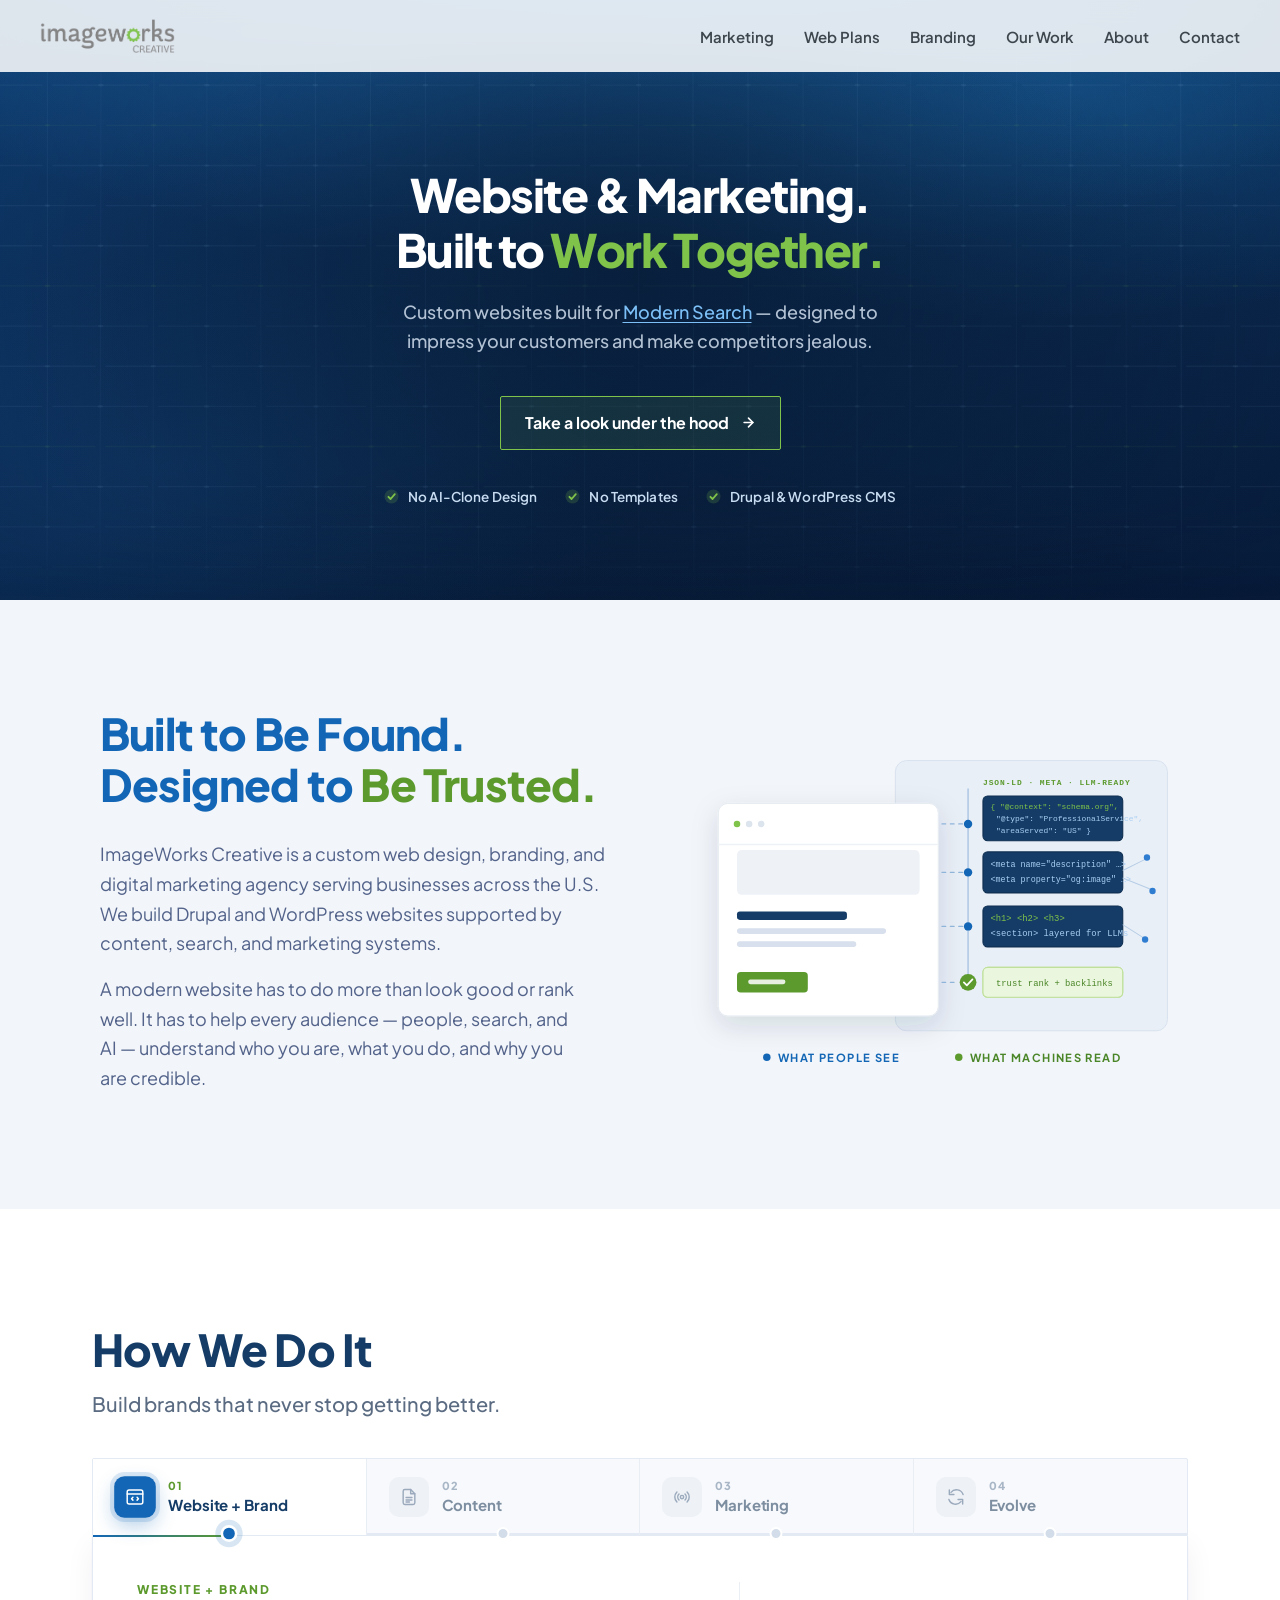
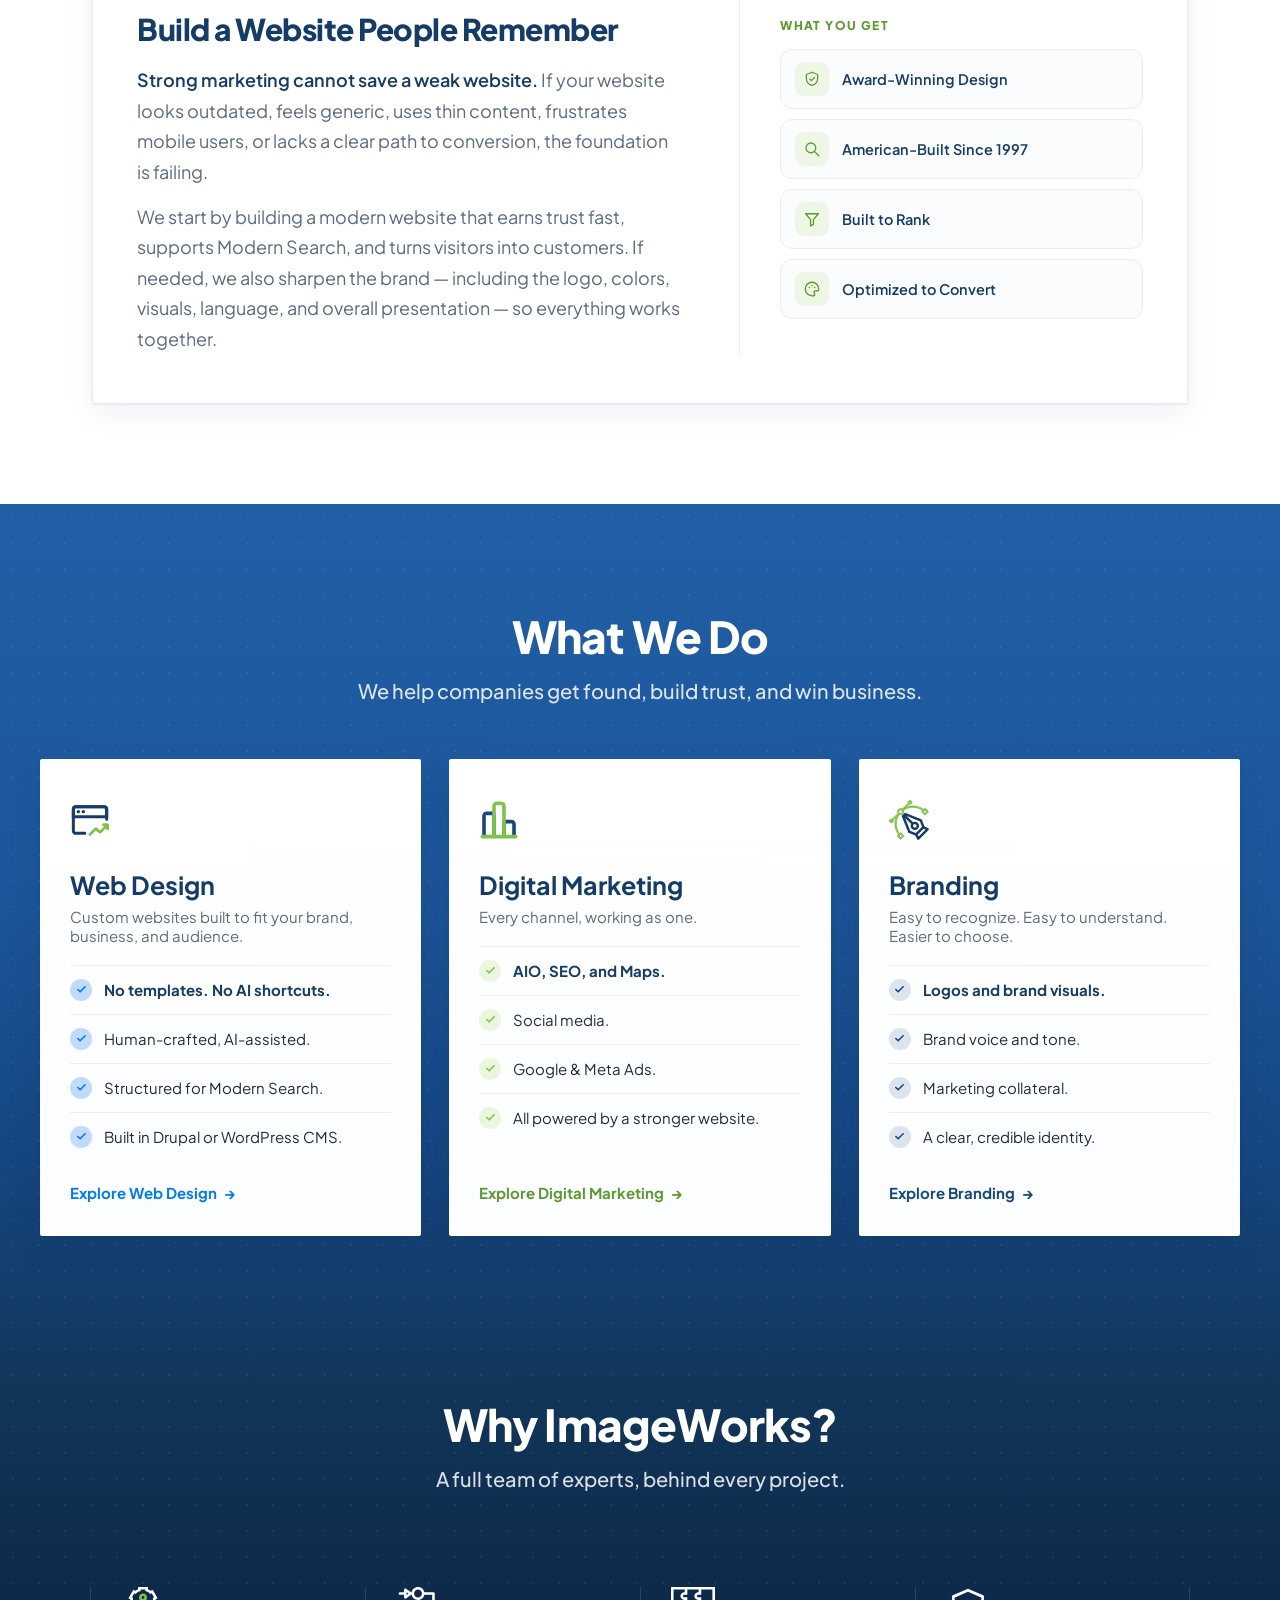
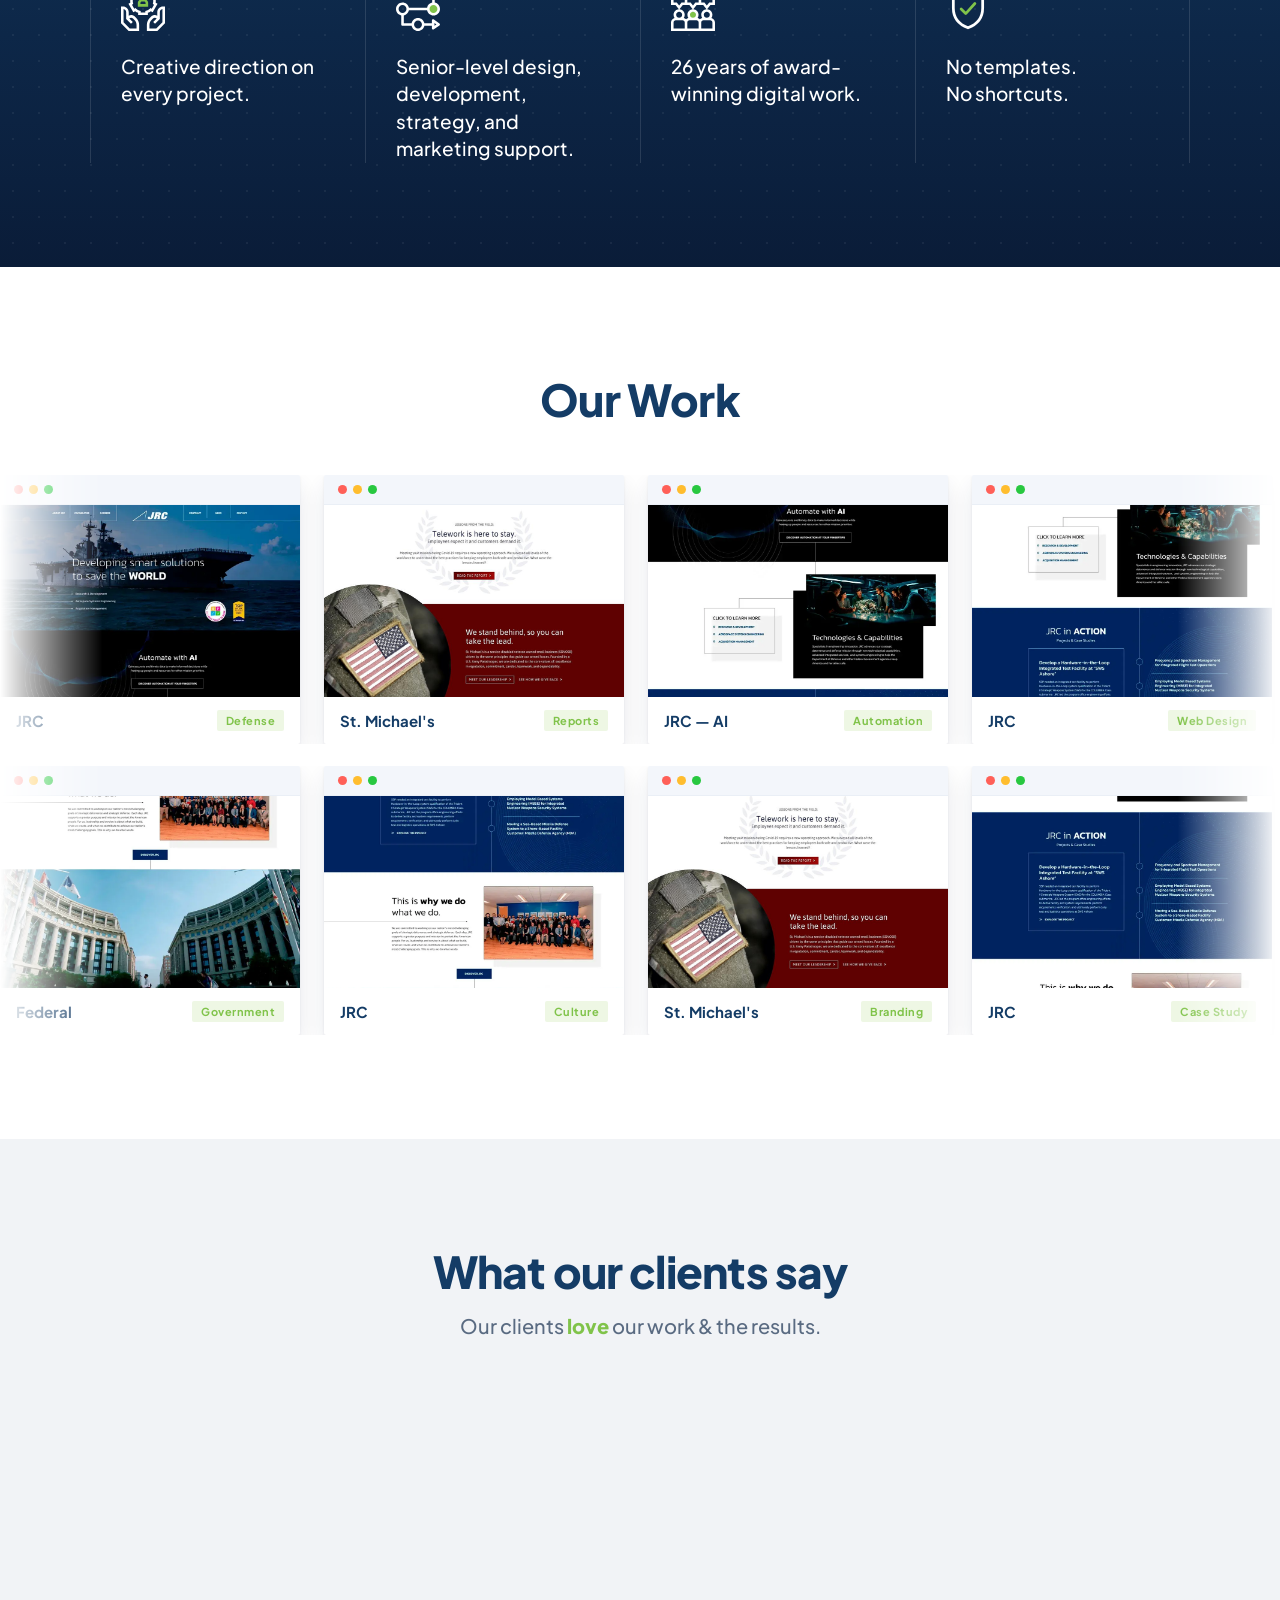
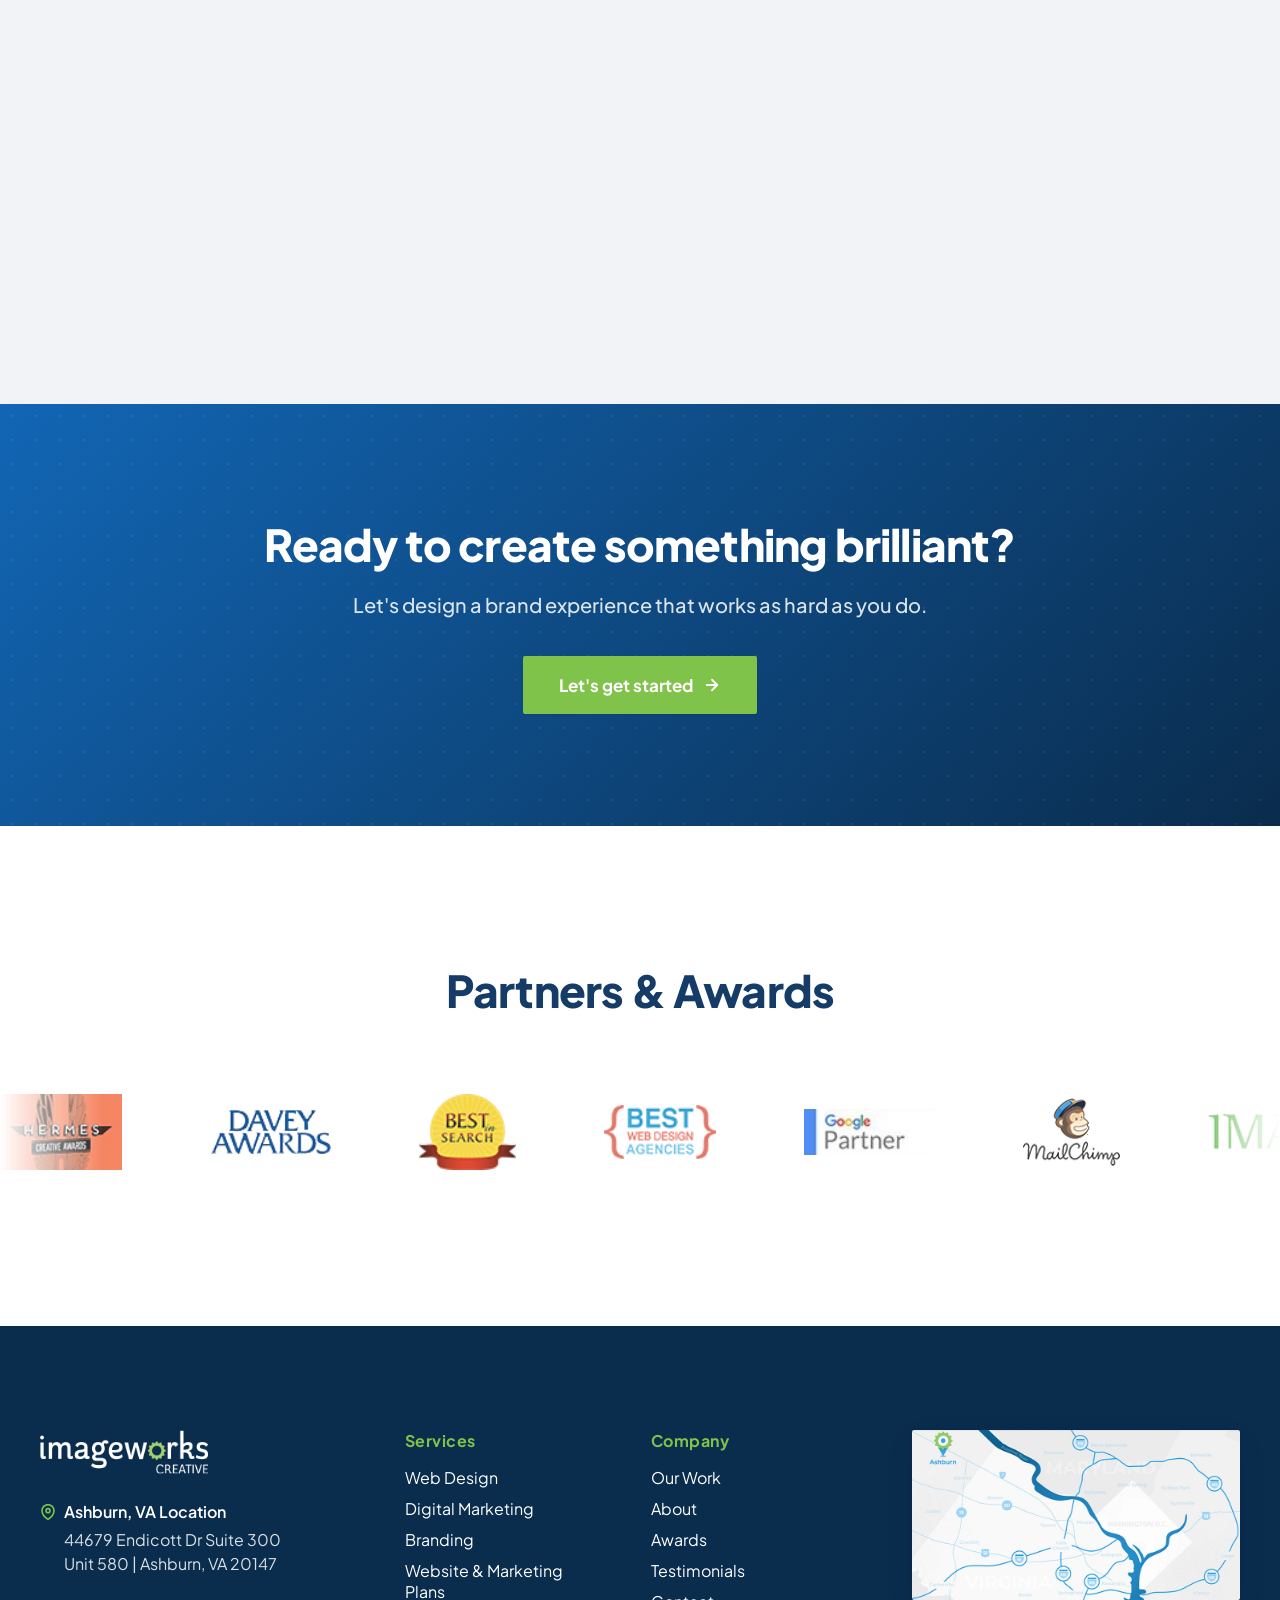
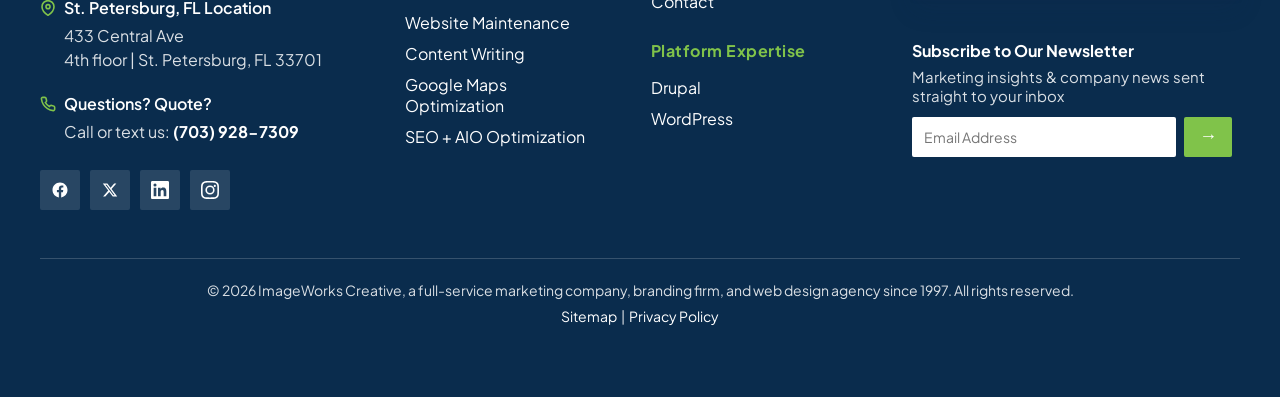
==== index.html @ 7b28fddc "Option 4: white rules lead the hero copy in, the accent types itself Replaces the masked line-rise. " ====
<!DOCTYPE html>
<html lang="en">
<head>
<meta charset="utf-8">
<meta name="viewport" content="width=device-width, initial-scale=1">
<title>ImageWorks Creative</title>
<link rel="preconnect" href="https://fonts.googleapis.com">
<link rel="preconnect" href="https://fonts.gstatic.com" crossorigin>
<link href="https://fonts.googleapis.com/css2?family=Plus+Jakarta+Sans:ital,wght@0,400;0,500;0,600;0,700;0,800;1,400&display=swap" rel="stylesheet">
<link rel="stylesheet" href="styles.css">
</head>
<body>
<div style="position:relative;width:100%;overflow-x:hidden;background:#fff;">

<!-- ===================== NAV ===================== -->
<nav data-nav style="position:absolute;top:0;left:0;width:100%;height:72px;z-index:120;display:flex;align-items:center;justify-content:space-between;padding:0 40px;background:rgba(255,255,255,.86);backdrop-filter:blur(14px);-webkit-backdrop-filter:blur(14px);transition:box-shadow .35s ease,background .35s ease;">
  <a href="#top" style="display:flex;align-items:center;text-decoration:none;">
    <img src="assets/logo.png" alt="ImageWorks Creative" style="height:34px;width:auto;display:block;"/>
  </a>
  <!-- every item is a plain link now, so they all sit on one evenly spaced row -->
  <div style="display:flex;align-items:center;gap:30px;">
    <a class="iw-link" href="#work" style="font-size:15px;font-weight:600;color:#3d464d;">Marketing</a>
    <a class="iw-link" href="#work" style="font-size:15px;font-weight:600;color:#3d464d;">Web Plans</a>
    <a class="iw-link" href="#work" style="font-size:15px;font-weight:600;color:#3d464d;">Branding</a>
    <a class="iw-link" href="#work" style="font-size:15px;font-weight:600;color:#3d464d;">Our Work</a>
    <a class="iw-link" href="#why" style="font-size:15px;font-weight:600;color:#3d464d;">About</a>
    <a class="iw-link" href="#cta" style="font-size:15px;font-weight:600;color:#3d464d;">Contact</a>
  </div>
</nav>

<!-- ===================== HERO — navy + animated tech mesh ===================== -->
<header id="top" data-hero class="iw-hero">

  <!-- full-bleed tech mesh: a wire grid that undulates slowly and reacts to the cursor -->
  <canvas class="iwh-mesh" data-mesh aria-hidden="true"></canvas>

  <div class="iwh-center">
    <h1 class="iwh-h1">
      <span class="iwh-line"><span class="iwh-rule" style="--d:.05s"><span>Website &amp; Marketing.</span></span></span>
      <span class="iwh-line"><span class="iwh-rule" style="--d:.28s"><span>Built to</span></span> <span class="iwh-hi" data-type>Work Together.</span></span>
    </h1>
    <p class="iwh-sub"><span class="iwh-rule" style="--d:.92s"><span>Custom websites built for <span class="iwh-ms">Modern Search</span> — designed to impress your customers and make competitors jealous.</span></span></p>
    <a class="iw-btn iwh-cta" href="#work">Take a look under the hood<svg width="15" height="15" viewBox="0 0 24 24" fill="none" stroke="#fff" stroke-width="2.6" stroke-linecap="round" stroke-linejoin="round"><line x1="5" y1="12" x2="19" y2="12"/><polyline points="12 5 19 12 12 19"/></svg></a>

    <!-- trust mini-bar -->
    <div class="iwh-trust" style="display:flex;justify-content:center;align-items:center;gap:28px;margin-top:38px;flex-wrap:wrap;">
      <div style="display:flex;align-items:center;gap:9px;">
        <svg width="15" height="15" viewBox="0 0 15 15" aria-hidden="true"><circle cx="7.5" cy="7.5" r="7" fill="rgba(128,195,74,.18)"/><path d="M4.4 7.8 L6.6 10 L10.8 5.2" stroke="#80C34A" stroke-width="1.8" fill="none" stroke-linecap="round" stroke-linejoin="round"/></svg>
        <span style="font-size:13.5px;font-weight:600;color:#c9ddf2;letter-spacing:.01em;">No AI-Clone Design</span>
      </div>
      <div style="display:flex;align-items:center;gap:9px;">
        <svg width="15" height="15" viewBox="0 0 15 15" aria-hidden="true"><circle cx="7.5" cy="7.5" r="7" fill="rgba(128,195,74,.18)"/><path d="M4.4 7.8 L6.6 10 L10.8 5.2" stroke="#80C34A" stroke-width="1.8" fill="none" stroke-linecap="round" stroke-linejoin="round"/></svg>
        <span style="font-size:13.5px;font-weight:600;color:#c9ddf2;letter-spacing:.01em;">No Templates</span>
      </div>
      <div style="display:flex;align-items:center;gap:9px;">
        <svg width="15" height="15" viewBox="0 0 15 15" aria-hidden="true"><circle cx="7.5" cy="7.5" r="7" fill="rgba(128,195,74,.18)"/><path d="M4.4 7.8 L6.6 10 L10.8 5.2" stroke="#80C34A" stroke-width="1.8" fill="none" stroke-linecap="round" stroke-linejoin="round"/></svg>
        <span style="font-size:13.5px;font-weight:600;color:#c9ddf2;letter-spacing:.01em;">Drupal &amp; WordPress CMS</span>
      </div>
    </div>
  </div>
</header>

<!-- ===================== INTRO STATEMENT (below hero) ===================== -->
<section style="position:relative;background:#f2f5f9;padding:108px 40px 116px;overflow:hidden;">
  <div class="iw-reveal" style="position:relative;max-width:1080px;margin:0 auto;">
    <div class="iw-intro-grid" style="display:grid;grid-template-columns:1.05fr .95fr;gap:60px;align-items:center;">
      <div>
        <h2 style="margin:0 0 30px;text-align:left;font-size:44px;line-height:1.15;font-weight:800;letter-spacing:-.8px;color:#1266b5;">Built to Be Found.<br>Designed to <span style="color:#5c9a2e;">Be Trusted.</span></h2>
        <p style="margin:0;font-size:18px;line-height:1.65;color:#52628a;text-wrap:pretty;max-width:520px;">ImageWorks Creative is a custom web design, branding, and digital marketing agency serving businesses across the U.S. We build Drupal and WordPress websites supported by content, search, and marketing systems.</p>
        <p style="margin:16px 0 0;font-size:18px;line-height:1.65;color:#52628a;text-wrap:pretty;max-width:520px;">A modern website has to do more than look good or rank well. It has to help every audience &mdash; people, search, and AI &mdash; understand who you are, what you do, and why you are credible.</p>
      </div>
      <!-- The same page, read twice: the site as a person sees it, and the
           machine-readable structure standing behind it. The dashed rungs pair
           each visible block with its structured counterpart — that pairing is
           the whole point, so nothing is drawn that doesn't serve it. -->
      <div class="iw-illus" style="display:flex;justify-content:center;align-self:center;">
        <svg class="iw-sem" width="100%" viewBox="0 0 520 400" fill="none" xmlns="http://www.w3.org/2000/svg" style="max-width:520px;height:auto;display:block;overflow:visible;" role="img" aria-label="The same web page read two ways: on the left, the site as a person sees it; behind it, the same page as machines read it — structured blocks on a spine, with metadata attached above, entities branching off, and a verified trust mark at the end. Dashed lines pair each visible block with its structured counterpart.">
          <defs>
            <filter id="iwSemCard" x="-30%" y="-30%" width="160%" height="180%">
              <feDropShadow dx="0" dy="10" stdDeviation="14" flood-color="#0d2748" flood-opacity="0.13"/>
            </filter>
            <filter id="iwSemChip" x="-40%" y="-60%" width="180%" height="240%">
              <feDropShadow dx="0" dy="3" stdDeviation="4" flood-color="#0d2748" flood-opacity="0.10"/>
            </filter>
          </defs>

          <!-- ---------- the machine layer, standing behind ---------- -->
          <!-- the machine-read panel: top and right eased out a touch so the caption
               and the JSON blocks aren't jammed against the edge (left/bottom fixed) -->
          <rect x="214" y="50" width="292" height="290" rx="12" fill="#e9eff7" stroke="#d7e1ee" stroke-width="1"/>



          <!-- technical caption: signals the stack to non-technical readers -->
          <text x="308" y="76" font-family="ui-monospace, 'SF Mono', Consolas, monospace" font-size="8.5" font-weight="700" letter-spacing="1" fill="#5c9a2e">JSON-LD &#183; META &#183; LLM-READY</text>

          <!-- the spine: the page's structure, top to bottom -->
          <line x1="292" y1="80" x2="292" y2="288" stroke="#a9c4e3" stroke-width="1.5"/>

          <!-- structured blocks — each one mirrors a block of the real page -->
          <g stroke="#0f2f52" stroke-width="1.2">
            <rect x="308" y="88" width="150" height="48" rx="5" fill="#143c66"/>
            <rect x="308" y="148" width="150" height="44" rx="5" fill="#143c66"/>
            <rect x="308" y="206" width="150" height="44" rx="5" fill="#143c66"/>
          </g>
          <g stroke="#bfe09b" stroke-width="1.2">
            <rect x="308" y="272" width="150" height="32" rx="5" fill="#eaf6dd"/>
          </g>
          <g font-family="ui-monospace, 'SF Mono', Consolas, monospace" font-size="9.5">
            <text x="316" y="102" fill="#80C34A" font-size="8.5">{ "@context": "schema.org",</text>
            <text x="322" y="115" fill="#a8cef2" font-size="8.5">"@type": "ProfessionalService",</text>
            <text x="322" y="128" fill="#a8cef2" font-size="8.5">"areaServed": "US" }</text>
            <text x="316" y="164" fill="#a8cef2" font-size="9">&lt;meta name="description" &hellip;&gt;</text>
            <text x="316" y="180" fill="#a8cef2" font-size="9">&lt;meta property="og:image" &hellip;&gt;</text>
            <text x="316" y="222" fill="#80C34A">&lt;h1&gt; &lt;h2&gt; &lt;h3&gt;</text>
            <text x="316" y="238" fill="#a8cef2">&lt;section&gt; layered for LLMs</text>
          </g>
          <!-- the trust block reads green: a credible, verified page -->
          <rect x="308" y="272" width="150" height="32" rx="5" fill="#eaf6dd" stroke="#bfe09b" stroke-width="1.2"/>
          <text x="322" y="292" font-family="ui-monospace, 'SF Mono', Consolas, monospace" font-size="9.5" fill="#4a8628">trust rank + backlinks</text>

          <!-- spine nodes -->
          <g fill="#1266b5">
            <circle cx="292" cy="118" r="4.5"/>
            <circle cx="292" cy="170" r="4.5"/>
            <circle cx="292" cy="228" r="4.5"/>
          </g>
          <!-- credibility: the signal the whole structure adds up to -->
          <g class="iw-sem-check">
            <circle cx="292" cy="288" r="9" fill="#5c9a2e"/>
            <path d="M287.5 288 l3.2 3.2 l6 -6.4" stroke="#ffffff" stroke-width="1.9" stroke-linecap="round" stroke-linejoin="round"/>
          </g>

          <!-- entities lifted out of the content -->
          <g>
            <path d="M458 168 L482 156 M458 176 L488 188 M458 226 L480 240" stroke="#b7cee6" stroke-width="1.1"/>
            <circle cx="484" cy="154" r="3.4" fill="#2f7dd1"/>
            <circle cx="490" cy="190" r="3.4" fill="#2f7dd1"/>
            <circle cx="482" cy="242" r="3.4" fill="#2f7dd1"/>
          </g>

          <!-- ---------- the page itself, in front ---------- -->
          <g filter="url(#iwSemCard)">
            <rect x="24" y="96" width="236" height="228" rx="10" fill="#ffffff" stroke="#e6ebf2" stroke-width="1"/>
          </g>
          <line x1="24" y1="140" x2="260" y2="140" stroke="#eef2f7" stroke-width="1.5"/>
          <circle cx="44" cy="118" r="3.5" fill="#80c34a"/>
          <circle cx="57" cy="118" r="3.5" fill="#dce4ee"/>
          <circle cx="70" cy="118" r="3.5" fill="#dce4ee"/>
          <rect x="44" y="146" width="196" height="48" rx="5" fill="#eef2f7"/>
          <rect x="44" y="212" width="118" height="9" rx="3" fill="#143c66"/>
          <rect x="44" y="230" width="160" height="6" rx="3" fill="#d7e0ec"/>
          <rect x="44" y="244" width="128" height="6" rx="3" fill="#d7e0ec"/>
          <rect x="44" y="277" width="76" height="22" rx="4" fill="#5c9a2e"/>
          <rect x="56" y="285" width="40" height="5" rx="2.5" fill="rgba(255,255,255,.85)"/>

          <!-- ---------- the pairing: every visible block has a machine-readable twin ---------- -->
          <g class="iw-sem-rungs" stroke="#8fb4da" stroke-width="1.3" stroke-linecap="round">
            <line class="iw-sem-flow" x1="264" y1="118" x2="286" y2="118"/>
            <line class="iw-sem-flow" x1="264" y1="170" x2="286" y2="170"/>
            <line class="iw-sem-flow" x1="264" y1="228" x2="286" y2="228"/>
            <line class="iw-sem-flow" x1="264" y1="288" x2="282" y2="288"/>
          </g>

          <circle cx="76" cy="368.5" r="4" fill="#1266b5"/>
          <text class="iw-sem-label" x="88" y="373" fill="#1266b5">WHAT PEOPLE SEE</text>
          <circle cx="282" cy="368.5" r="4" fill="#5c9a2e"/>
          <text class="iw-sem-label" x="294" y="373" fill="#4a8628">WHAT MACHINES READ</text>
        </svg>
      </div>
    </div>
  </div>
</section>

<!-- ===================== HOW WE DO IT (process) ===================== -->
<section style="position:relative;background:#ffffff;padding:112px 0 100px;overflow:hidden;">
  <div style="max-width:1176px;margin:0 auto 42px;padding:0 40px;display:flex;align-items:flex-end;justify-content:space-between;gap:24px;flex-wrap:wrap;">
    <div>
      <h2 class="iw-reveal" style="margin:0;font-size:44px;font-weight:800;letter-spacing:-.8px;color:#143c66;text-wrap:balance;">How We Do It</h2>
      <p class="iw-reveal" style="margin:14px 0 0;font-size:20px;font-weight:500;color:#5a6b82;">Build brands that never stop getting better.</p>
    </div>
  </div>

  <!-- The four steps are a sequence, so the tab strip is built as a rail: each
       step is a station, and the green line runs up to the one you're on. The
       numbering earns its place — it's the order of the work, not decoration. -->
  <div class="iw-reveal iw-steps" data-steps>
    <div class="iw-steps-tabs" role="tablist" aria-label="Our process">
      <button type="button" class="iw-steps-tab is-active is-done" role="tab" id="iw-tab-1" aria-controls="iw-panel-1" aria-selected="true" data-i="0">
        <span class="iw-steps-tile" aria-hidden="true"><svg viewBox="0 0 24 24" fill="none" stroke="currentColor" stroke-width="1.7" stroke-linecap="round" stroke-linejoin="round"><rect x="3" y="4" width="18" height="16" rx="2.2"/><path d="M3 8.5h18"/><path d="M9.6 12.4 8 14l1.6 1.6"/><path d="M14.4 12.4 16 14l-1.6 1.6"/></svg></span>
        <span class="iw-steps-txt"><span class="iw-steps-n">01</span><span class="iw-steps-l">Website + Brand</span></span>
      </button>
      <button type="button" class="iw-steps-tab" role="tab" id="iw-tab-2" aria-controls="iw-panel-2" aria-selected="false" tabindex="-1" data-i="1">
        <span class="iw-steps-tile" aria-hidden="true"><svg viewBox="0 0 24 24" fill="none" stroke="currentColor" stroke-width="1.7" stroke-linecap="round" stroke-linejoin="round"><path d="M14 3H7a2 2 0 0 0-2 2v14a2 2 0 0 0 2 2h10a2 2 0 0 0 2-2V8z"/><path d="M14 3v5h5"/><path d="M8.5 12.5h7M8.5 15.5h7M8.5 18h4"/></svg></span>
        <span class="iw-steps-txt"><span class="iw-steps-n">02</span><span class="iw-steps-l">Content</span></span>
      </button>
      <button type="button" class="iw-steps-tab" role="tab" id="iw-tab-3" aria-controls="iw-panel-3" aria-selected="false" tabindex="-1" data-i="2">
        <span class="iw-steps-tile" aria-hidden="true"><svg viewBox="0 0 24 24" fill="none" stroke="currentColor" stroke-width="1.7" stroke-linecap="round" stroke-linejoin="round"><circle cx="12" cy="12" r="2"/><path d="M8.4 8.4a5.1 5.1 0 0 0 0 7.2"/><path d="M15.6 8.4a5.1 5.1 0 0 1 0 7.2"/><path d="M5.9 5.9a8.6 8.6 0 0 0 0 12.2"/><path d="M18.1 5.9a8.6 8.6 0 0 1 0 12.2"/></svg></span>
        <span class="iw-steps-txt"><span class="iw-steps-n">03</span><span class="iw-steps-l">Marketing</span></span>
      </button>
      <button type="button" class="iw-steps-tab" role="tab" id="iw-tab-4" aria-controls="iw-panel-4" aria-selected="false" tabindex="-1" data-i="3">
        <span class="iw-steps-tile" aria-hidden="true"><svg viewBox="0 0 24 24" fill="none" stroke="currentColor" stroke-width="1.7" stroke-linecap="round" stroke-linejoin="round"><path d="M20.5 9A8.5 8.5 0 0 0 6 6.4"/><polyline points="4 3.5 4 9 9.5 9"/><path d="M3.5 15A8.5 8.5 0 0 0 18 17.6"/><polyline points="20 20.5 20 15 14.5 15"/></svg></span>
        <span class="iw-steps-txt"><span class="iw-steps-n">04</span><span class="iw-steps-l">Evolve</span></span>
      </button>
      <span class="iw-steps-fill" data-steps-fill aria-hidden="true"></span>
    </div>

    <div class="iw-steps-panels">

      <div class="iw-steps-panel is-active" role="tabpanel" id="iw-panel-1" aria-labelledby="iw-tab-1">
        <div class="iw-steps-copy">
          <div class="iw-steps-eyebrow">Website + Brand</div>
          <h3 class="iw-steps-title">Build a Website People Remember</h3>
          <p class="iw-steps-body"><span style="font-weight:600;color:#143c66;">Strong marketing cannot save a weak website.</span> If your website looks outdated, feels generic, uses thin content, frustrates mobile users, or lacks a clear path to conversion, the foundation is failing.</p>
          <p class="iw-steps-body">We start by building a modern website that earns trust fast, supports Modern Search, and turns visitors into customers. If needed, we also sharpen the brand — including the logo, colors, visuals, language, and overall presentation — so everything works together.</p>
        </div>
        <div class="iw-steps-out">
          <ul class="iw-steps-list">
            <!-- shield: trust, earned fast -->
            <li><span class="iw-steps-ic"><svg width="18" height="18" viewBox="0 0 24 24" fill="none" stroke="#5c9a2e" stroke-width="1.7" stroke-linecap="round" stroke-linejoin="round"><path d="M12 3l7.5 3v5.2c0 4.5-3.2 8-7.5 9.3-4.3-1.3-7.5-4.8-7.5-9.3V6z"/><polyline points="9 12 11.2 14.2 15.4 10"/></svg></span><span>Award-Winning Design</span></li>
            <!-- magnifier: Modern Search -->
            <li><span class="iw-steps-ic"><svg width="18" height="18" viewBox="0 0 24 24" fill="none" stroke="#5c9a2e" stroke-width="1.7" stroke-linecap="round" stroke-linejoin="round"><circle cx="10.5" cy="10.5" r="6.5"/><line x1="15.5" y1="15.5" x2="21" y2="21"/></svg></span><span>American-Built Since 1997</span></li>
            <!-- funnel: visitors narrowing into customers -->
            <li><span class="iw-steps-ic"><svg width="18" height="18" viewBox="0 0 24 24" fill="none" stroke="#5c9a2e" stroke-width="1.7" stroke-linecap="round" stroke-linejoin="round"><path d="M3.5 5h17l-6.6 7.8v6.4l-3.8 2v-8.4z"/></svg></span><span>Built to Rank</span></li>
            <!-- palette: the brand's visual language -->
            <li><span class="iw-steps-ic"><svg width="18" height="18" viewBox="0 0 24 24" fill="none" stroke="#5c9a2e" stroke-width="1.7" stroke-linecap="round" stroke-linejoin="round"><path d="M12 21a9 9 0 1 1 9-9c0 2-1.6 2.6-3 2.6h-1.4a2 2 0 0 0-1.3 3.5 1.8 1.8 0 0 1-1.2 3z"/><circle cx="8.5" cy="10" r="1.1" fill="#5c9a2e" stroke="none"/><circle cx="12" cy="7.5" r="1.1" fill="#5c9a2e" stroke="none"/><circle cx="15.5" cy="10" r="1.1" fill="#5c9a2e" stroke="none"/></svg></span><span>Optimized to Convert</span></li>
          </ul>
        </div>
      </div>

      <div class="iw-steps-panel" role="tabpanel" id="iw-panel-2" aria-labelledby="iw-tab-2">
        <div class="iw-steps-copy">
          <div class="iw-steps-eyebrow">Content</div>
          <h3 class="iw-steps-title">Content That Resonates</h3>
          <p class="iw-steps-body">Once the foundation is right, the content has to do more than fill pages or chase keywords. It should educate, build trust, show expertise, support search, strengthen local signals, position the business better, and make it easier to choose.</p>
          <p class="iw-steps-body">Old content written 2+ years ago won't work today.</p>
        </div>
        <div class="iw-steps-out">
          <ul class="iw-steps-list">
            <!-- open book: content that teaches -->
            <li><span class="iw-steps-ic"><svg width="18" height="18" viewBox="0 0 24 24" fill="none" stroke="#5c9a2e" stroke-width="1.7" stroke-linecap="round" stroke-linejoin="round"><path d="M12 7.5v12"/><path d="M3 5.5h5.5A3.5 3.5 0 0 1 12 9v10.5a3 3 0 0 0-3-3H3z"/><path d="M21 5.5h-5.5A3.5 3.5 0 0 0 12 9v10.5a3 3 0 0 1 3-3h6z"/></svg></span><span>Educates and Builds Trust</span></li>
            <!-- medal: expertise, made visible -->
            <li><span class="iw-steps-ic"><svg width="18" height="18" viewBox="0 0 24 24" fill="none" stroke="#5c9a2e" stroke-width="1.7" stroke-linecap="round" stroke-linejoin="round"><circle cx="12" cy="9" r="5.5"/><path d="M8.6 13.7L7 21l5-2.6L17 21l-1.6-7.3"/></svg></span><span>Boosts SEO and AIO</span></li>
            <!-- map pin: local signals -->
            <li><span class="iw-steps-ic"><svg width="18" height="18" viewBox="0 0 24 24" fill="none" stroke="#5c9a2e" stroke-width="1.7" stroke-linecap="round" stroke-linejoin="round"><path d="M12 21.5s7-6.2 7-11.3A7 7 0 1 0 5 10.2c0 5.1 7 11.3 7 11.3z"/><circle cx="12" cy="10" r="2.6"/></svg></span><span>Sharpens Your Position</span></li>
            <!-- pointer: the moment someone chooses you -->
            <li><span class="iw-steps-ic"><svg width="18" height="18" viewBox="0 0 24 24" fill="none" stroke="#5c9a2e" stroke-width="1.7" stroke-linecap="round" stroke-linejoin="round"><path d="M6 3.2l12.5 7.6-5.6 1.4 3.2 5.6-2.6 1.5-3.2-5.6-4.3 3.9z"/></svg></span><span>Drives Conversions</span></li>
          </ul>
        </div>
      </div>

      <div class="iw-steps-panel" role="tabpanel" id="iw-panel-3" aria-labelledby="iw-tab-3">
        <div class="iw-steps-copy">
          <div class="iw-steps-eyebrow">Marketing</div>
          <h3 class="iw-steps-title">The Right Marketing, for the Right Audience</h3>
          <p class="iw-steps-body">Once the brand, website, and content are strong, we put the right marketing and message in front of the people who actually matter to your business.</p>
          <p class="iw-steps-body">For some businesses, that means more visibility, leads, reviews, ads, and local reach. For others, it means stronger positioning, credibility, sales support, recruiting, and a brand that helps win bigger opportunities.</p>
        </div>
        <div class="iw-steps-out">
          <ul class="iw-steps-list">
            <!-- eye: being seen -->
            <li><span class="iw-steps-ic"><svg width="18" height="18" viewBox="0 0 24 24" fill="none" stroke="#5c9a2e" stroke-width="1.7" stroke-linecap="round" stroke-linejoin="round"><path d="M2 12s3.8-6.5 10-6.5S22 12 22 12s-3.8 6.5-10 6.5S2 12 2 12z"/><circle cx="12" cy="12" r="2.6"/></svg></span><span>SEO + AI Optimization</span></li>
            <!-- megaphone: ads carrying the message out -->
            <li><span class="iw-steps-ic"><svg width="18" height="18" viewBox="0 0 24 24" fill="none" stroke="#5c9a2e" stroke-width="1.7" stroke-linecap="round" stroke-linejoin="round"><path d="M4 9.5h2.8L14 5v14l-7.2-4.5H4a1 1 0 0 1-1-1v-3a1 1 0 0 1 1-1z"/><path d="M17.5 9a4 4 0 0 1 0 6"/></svg></span><span>Google &amp; Meta Ads</span></li>
            <!-- target: positioning -->
            <li><span class="iw-steps-ic"><svg width="18" height="18" viewBox="0 0 24 24" fill="none" stroke="#5c9a2e" stroke-width="1.7" stroke-linecap="round" stroke-linejoin="round"><circle cx="12" cy="12" r="8.5"/><circle cx="12" cy="12" r="4"/><circle cx="12" cy="12" r="1.2" fill="#5c9a2e" stroke="none"/></svg></span><span>Google Maps Optimization</span></li>
            <!-- two people: sales support and recruiting -->
            <li><span class="iw-steps-ic"><svg width="18" height="18" viewBox="0 0 24 24" fill="none" stroke="#5c9a2e" stroke-width="1.7" stroke-linecap="round" stroke-linejoin="round"><circle cx="9" cy="8" r="3.4"/><path d="M2.5 20a6.5 6.5 0 0 1 13 0"/><path d="M16.5 5.2a3.4 3.4 0 0 1 0 5.6"/><path d="M18 14.4a6.5 6.5 0 0 1 3.5 5.6"/></svg></span><span>Social Media &amp; Reels</span></li>
          </ul>
        </div>
      </div>

      <div class="iw-steps-panel" role="tabpanel" id="iw-panel-4" aria-labelledby="iw-tab-4">
        <div class="iw-steps-copy">
          <div class="iw-steps-eyebrow">Evolve</div>
          <h3 class="iw-steps-title">Keep Improving. Nothing Is Ever Done, Done.</h3>
          <p class="iw-steps-body">People change. Search changes. AI changes. Competitors change. Your services, offers, reviews, photos, pages, and customer behavior all change too.</p>
          <p class="iw-steps-body">We start with a strong strategy, then improve from real data: calls, forms, analytics, heatmaps, rankings, conversions, and how customers actually use the site.</p>
        </div>
        <div class="iw-steps-out">
          <ul class="iw-steps-list">
            <!-- phone: the call that actually came in -->
            <li><span class="iw-steps-ic"><svg width="18" height="18" viewBox="0 0 24 24" fill="none" stroke="#5c9a2e" stroke-width="1.7" stroke-linecap="round" stroke-linejoin="round"><path d="M7 3.5l2.6.6 1 3.6-2.1 1.6a12.5 12.5 0 0 0 6.2 6.2l1.6-2.1 3.6 1 .6 2.6a1.8 1.8 0 0 1-1.9 2.2C10.4 20.6 3.4 13.6 4.8 5.4A1.8 1.8 0 0 1 7 3.5z"/></svg></span><span>Calls, forms, and conversions tracked</span></li>
            <!-- bars: analytics actually read -->
            <li><span class="iw-steps-ic"><svg width="18" height="18" viewBox="0 0 24 24" fill="none" stroke="#5c9a2e" stroke-width="1.7" stroke-linecap="round" stroke-linejoin="round"><line x1="3" y1="20.5" x2="21" y2="20.5"/><line x1="6.5" y1="20.5" x2="6.5" y2="12"/><line x1="12" y1="20.5" x2="12" y2="4.5"/><line x1="17.5" y1="20.5" x2="17.5" y2="9"/></svg></span><span>Analytics and heatmaps read, not just collected</span></li>
            <!-- climbing line: rankings over time -->
            <li><span class="iw-steps-ic"><svg width="18" height="18" viewBox="0 0 24 24" fill="none" stroke="#5c9a2e" stroke-width="1.7" stroke-linecap="round" stroke-linejoin="round"><polyline points="3 17 9 11 13 15 21 6.5"/><polyline points="15 6.5 21 6.5 21 12.5"/></svg></span><span>Rankings watched over time</span></li>
            <!-- loop: a strategy that keeps going round -->
            <li><span class="iw-steps-ic"><svg width="18" height="18" viewBox="0 0 24 24" fill="none" stroke="#5c9a2e" stroke-width="1.7" stroke-linecap="round" stroke-linejoin="round"><path d="M20.5 12a8.5 8.5 0 1 1-2.6-6.1"/><polyline points="20.5 3.5 20.5 8.5 15.5 8.5"/></svg></span><span>A strategy that adapts as things change</span></li>
          </ul>
        </div>
      </div>

    </div>
  </div>
</section>

<!-- ===================== WHAT WE DO + WHY (shared blue→navy gradient band) ===================== -->
<div class="iw-blueband">
<section style="position:relative;padding:104px 40px;background:transparent;overflow:hidden;">
  <div style="position:relative;max-width:1200px;margin:0 auto;">
    <div style="text-align:center;max-width:640px;margin:0 auto 56px;">
      <h2 class="iw-reveal" style="margin:0;font-size:44px;font-weight:800;letter-spacing:-.8px;color:#fff;">What We Do</h2>
      <p class="iw-reveal" style="margin:14px 0 0;font-size:20px;color:rgba(255,255,255,.85);font-weight:500;">We help companies get found, build trust, and win business.</p>
    </div>
    <div style="display:grid;grid-template-columns:repeat(3,1fr);gap:28px;">
      <div class="iw-reveal iw-card" style="display:flex;flex-direction:column;transition-delay:0ms;padding:34px 30px;border-radius:2px;background:linear-gradient(180deg,#fff,#fcfdff);box-shadow:0 1px 3px rgba(20,40,80,.08),0 14px 34px rgba(20,40,80,.1);">
        <div style="width:54px;height:54px;display:flex;align-items:center;justify-content:flex-start;"><svg width="40" height="40" viewBox="0 0 40 40" fill="none" xmlns="http://www.w3.org/2000/svg">
<path d="M14.8887 33.3334H5.83203C5.16899 33.3334 4.53311 33.07 4.06426 32.6012C3.59542 32.1323 3.33203 31.4965 3.33203 30.8334V9.16675C3.33203 8.50371 3.59542 7.86782 4.06426 7.39898C4.53311 6.93014 5.16899 6.66675 5.83203 6.66675H34.1654C34.8284 6.66675 35.4643 6.93014 35.9331 7.39898C36.402 7.86782 36.6654 8.50371 36.6654 9.16675V19.2159" stroke="#143C66" stroke-width="3" stroke-linecap="round" stroke-linejoin="round"></path>
<path d="M3.33203 9.16675C3.33203 8.50371 3.59542 7.86782 4.06426 7.39898C4.53311 6.93014 5.16899 6.66675 5.83203 6.66675H34.1654C34.8284 6.66675 35.4643 6.93014 35.9331 7.39898C36.402 7.86782 36.6654 8.50371 36.6654 9.16675V16.6667H3.33203V9.16675Z" stroke="#143C66" stroke-width="3"></path>
<path d="M19.1771 35.1275C18.9771 34.9275 18.8811 34.6902 18.8891 34.4155C18.8971 34.1408 18.9931 33.9115 19.1771 33.7275L24.4521 28.3775C24.8355 27.9942 25.3105 27.8025 25.8771 27.8025C26.4438 27.8025 26.9188 27.9942 27.3021 28.3775L29.8771 30.9775L35.0771 25.8275H33.4771C33.1938 25.8275 32.9565 25.7315 32.7651 25.5395C32.5738 25.3475 32.4778 25.1105 32.4771 24.8285C32.4765 24.5465 32.5725 24.3092 32.7651 24.1165C32.9578 23.9238 33.1951 23.8278 33.4771 23.8285H37.4771C37.7605 23.8285 37.9981 23.9245 38.1901 24.1165C38.3821 24.3085 38.4778 24.5458 38.4771 24.8285V28.8285C38.4771 29.1118 38.3811 29.3495 38.1891 29.5415C37.9971 29.7335 37.7598 29.8292 37.4771 29.8285C37.1945 29.8278 36.9571 29.7322 36.7651 29.5415C36.5731 29.3508 36.4771 29.1132 36.4771 28.8285V27.2285L31.3021 32.4025C30.9188 32.7858 30.4438 32.9775 29.8771 32.9775C29.3105 32.9775 28.8355 32.7858 28.4521 32.4025L25.8771 29.8275L20.5771 35.1275C20.3938 35.3108 20.1605 35.4025 19.8771 35.4025C19.5938 35.4025 19.3605 35.3108 19.1771 35.1275Z" fill="#80C34A" stroke="#80C34A"></path>
<path d="M6.66667 11.6668C6.66667 10.7464 7.41286 10.0002 8.33333 10.0002C9.25381 10.0002 10 10.7464 10 11.6668C10 12.5873 9.25381 13.3335 8.33333 13.3335C7.41286 13.3335 6.66667 12.5873 6.66667 11.6668Z" fill="#143C66"></path>
<path d="M11.6667 11.6668C11.6667 10.7464 12.4129 10.0002 13.3333 10.0002C14.2538 10.0002 15 10.7464 15 11.6668C15 12.5873 14.2538 13.3335 13.3333 13.3335C12.4129 13.3335 11.6667 12.5873 11.6667 11.6668Z" fill="#143C66"></path>
</svg></div>
        <h3 style="margin:22px 0 6px;font-size:25px;font-weight:700;color:#143c66;">Web Design</h3>
        <p style="margin:0 0 20px;font-size:15px;color:#5a6b82;">Custom websites built to fit your brand, business, and audience.</p>
        <ul style="list-style:none;margin:0;padding:0;display:flex;flex-direction:column;gap:0;">
          <li style="display:flex;align-items:center;gap:12px;padding:13px 0;border-top:1px solid #eaeff6;"><span style="width:22px;height:22px;border-radius:50%;background:#c1daff;display:flex;align-items:center;justify-content:center;flex-shrink:0;"><svg width="11" height="11" viewBox="0 0 24 24" fill="none" stroke="#007cf0" stroke-width="3.5" stroke-linecap="round" stroke-linejoin="round"><polyline points="20 6 9 17 4 12"/></svg></span><span style="font-size:15px;font-weight:700;color:#143c66;">No templates. No AI shortcuts.</span></li>
          <li style="display:flex;align-items:center;gap:12px;padding:13px 0;border-top:1px solid #eaeff6;"><span style="width:22px;height:22px;border-radius:50%;background:#c1daff;display:flex;align-items:center;justify-content:center;flex-shrink:0;"><svg width="11" height="11" viewBox="0 0 24 24" fill="none" stroke="#007cf0" stroke-width="3.5" stroke-linecap="round" stroke-linejoin="round"><polyline points="20 6 9 17 4 12"/></svg></span><span style="font-size:15px;color:#1f2b3e;">Human-crafted, AI-assisted.</span></li>
          <li style="display:flex;align-items:center;gap:12px;padding:13px 0;border-top:1px solid #eaeff6;"><span style="width:22px;height:22px;border-radius:50%;background:#c1daff;display:flex;align-items:center;justify-content:center;flex-shrink:0;"><svg width="11" height="11" viewBox="0 0 24 24" fill="none" stroke="#007cf0" stroke-width="3.5" stroke-linecap="round" stroke-linejoin="round"><polyline points="20 6 9 17 4 12"/></svg></span><span style="font-size:15px;color:#1f2b3e;">Structured for Modern Search.</span></li>
          <li style="display:flex;align-items:center;gap:12px;padding:13px 0;border-top:1px solid #eaeff6;"><span style="width:22px;height:22px;border-radius:50%;background:#c1daff;display:flex;align-items:center;justify-content:center;flex-shrink:0;"><svg width="11" height="11" viewBox="0 0 24 24" fill="none" stroke="#007cf0" stroke-width="3.5" stroke-linecap="round" stroke-linejoin="round"><polyline points="20 6 9 17 4 12"/></svg></span><span style="font-size:15px;color:#1f2b3e;">Built in Drupal or WordPress CMS.</span></li>
        </ul>
        <a class="iw-link iw-cta-link" href="#work" style="display:inline-flex;align-items:center;gap:7px;margin-top:auto;padding-top:22px;font-size:15px;font-weight:700;color:#007cf0;text-decoration:none;width:fit-content;">Explore Web Design <span aria-hidden="true">→</span></a>
      </div>
      <div class="iw-reveal iw-card" style="display:flex;flex-direction:column;transition-delay:120ms;padding:34px 30px;border-radius:2px;background:linear-gradient(180deg,#fff,#fcfdff);box-shadow:0 1px 3px rgba(20,40,80,.08),0 14px 34px rgba(20,40,80,.1);">
        <div style="width:54px;height:54px;display:flex;align-items:center;justify-content:flex-start;"><svg width="40" height="40" viewBox="0 0 33 33" fill="none" xmlns="http://www.w3.org/2000/svg">
<path d="M28.875 30.25V19.9375C28.875 19.3905 28.6577 18.8659 28.2709 18.4791C27.8841 18.0923 27.3595 17.875 26.8125 17.875H22.6875C22.1405 17.875 21.6159 18.0923 21.2291 18.4791C20.8423 18.8659 20.625 19.3905 20.625 19.9375V30.25" stroke="#18497D" stroke-width="3"></path>
<path d="M12.375 30.25V13.0625C12.375 12.5155 12.1577 11.9909 11.7709 11.6041C11.3841 11.2173 10.8595 11 10.3125 11H6.1875C5.64049 11 5.11589 11.2173 4.72909 11.6041C4.3423 11.9909 4.125 12.5155 4.125 13.0625V30.25" stroke="#18497D" stroke-width="3"></path>
<path d="M20.625 30.25V6.875C20.625 4.93075 20.625 3.95863 20.02 3.355C19.4178 2.75 18.4456 2.75 16.5 2.75C14.5544 2.75 13.5836 2.75 12.98 3.355C12.375 3.95725 12.375 4.92938 12.375 6.875V30.25" stroke="#80C34A" stroke-width="3"></path>
<path d="M30.25 30.25H2.75" stroke="#80C34A" stroke-width="3" stroke-linecap="round"></path>
</svg></div>
        <h3 style="margin:22px 0 6px;font-size:25px;font-weight:700;color:#143c66;">Digital Marketing</h3>
        <p style="margin:0 0 20px;font-size:15px;color:#5a6b82;">Every channel, working as one.</p>
        <ul style="list-style:none;margin:0;padding:0;">
          <li style="display:flex;align-items:center;gap:12px;padding:13px 0;border-top:1px solid #eaeff6;"><span style="width:22px;height:22px;border-radius:50%;background:#eaf6dd;display:flex;align-items:center;justify-content:center;flex-shrink:0;"><svg width="11" height="11" viewBox="0 0 24 24" fill="none" stroke="#80c34a" stroke-width="3.5" stroke-linecap="round" stroke-linejoin="round"><polyline points="20 6 9 17 4 12"/></svg></span><span style="font-size:15px;font-weight:700;color:#143c66;">AIO, SEO, and Maps.</span></li>
          <li style="display:flex;align-items:center;gap:12px;padding:13px 0;border-top:1px solid #eaeff6;"><span style="width:22px;height:22px;border-radius:50%;background:#eaf6dd;display:flex;align-items:center;justify-content:center;flex-shrink:0;"><svg width="11" height="11" viewBox="0 0 24 24" fill="none" stroke="#80c34a" stroke-width="3.5" stroke-linecap="round" stroke-linejoin="round"><polyline points="20 6 9 17 4 12"/></svg></span><span style="font-size:15px;color:#1f2b3e;">Social media.</span></li>
          <li style="display:flex;align-items:center;gap:12px;padding:13px 0;border-top:1px solid #eaeff6;"><span style="width:22px;height:22px;border-radius:50%;background:#eaf6dd;display:flex;align-items:center;justify-content:center;flex-shrink:0;"><svg width="11" height="11" viewBox="0 0 24 24" fill="none" stroke="#80c34a" stroke-width="3.5" stroke-linecap="round" stroke-linejoin="round"><polyline points="20 6 9 17 4 12"/></svg></span><span style="font-size:15px;color:#1f2b3e;">Google &amp; Meta Ads.</span></li>
          <li style="display:flex;align-items:center;gap:12px;padding:13px 0;border-top:1px solid #eaeff6;"><span style="width:22px;height:22px;border-radius:50%;background:#eaf6dd;display:flex;align-items:center;justify-content:center;flex-shrink:0;"><svg width="11" height="11" viewBox="0 0 24 24" fill="none" stroke="#80c34a" stroke-width="3.5" stroke-linecap="round" stroke-linejoin="round"><polyline points="20 6 9 17 4 12"/></svg></span><span style="font-size:15px;color:#1f2b3e;">All powered by a stronger website.</span></li>
        </ul>
        <a class="iw-link iw-cta-link" href="#work" style="display:inline-flex;align-items:center;gap:7px;margin-top:auto;padding-top:22px;font-size:15px;font-weight:700;color:#5c9a2e;text-decoration:none;width:fit-content;">Explore Digital Marketing <span aria-hidden="true">→</span></a>
      </div>
      <div class="iw-reveal iw-card" style="display:flex;flex-direction:column;transition-delay:240ms;padding:34px 30px;border-radius:2px;background:linear-gradient(180deg,#fff,#fcfdff);box-shadow:0 1px 3px rgba(20,40,80,.08),0 14px 34px rgba(20,40,80,.1);">
        <div style="width:54px;height:54px;display:flex;align-items:center;justify-content:flex-start;"><svg width="40" height="40" viewBox="0 0 32 32" fill="none" xmlns="http://www.w3.org/2000/svg">
<path d="M31.1285 22.9557L27.952 21.3675L25.9303 16.1087C25.9065 16.0465 25.8702 15.9899 25.8235 15.9425C25.7769 15.895 25.7209 15.8576 25.6592 15.8327L13.1152 10.8185C13.0275 10.7836 12.9315 10.7751 12.839 10.794C12.7465 10.8129 12.6616 10.8585 12.5947 10.9251L10.9217 12.5981C10.856 12.6651 10.8112 12.7497 10.7927 12.8417C10.7742 12.9337 10.7828 13.029 10.8176 13.1162L15.8317 25.6601C15.8566 25.7219 15.894 25.7778 15.9415 25.8245C15.989 25.8712 16.0456 25.9075 16.1078 25.9313L21.3665 27.953L22.9548 31.1295C22.9882 31.1996 23.038 31.2605 23.0999 31.3073C23.1619 31.3541 23.2341 31.3853 23.3107 31.3983C23.3364 31.4007 23.3624 31.4007 23.3881 31.3983C23.5164 31.3977 23.6391 31.3463 23.7295 31.2554L31.2544 23.7305C31.3098 23.6771 31.3517 23.6112 31.3765 23.5383C31.4014 23.4655 31.4085 23.3878 31.3973 23.3116C31.3843 23.2351 31.3531 23.1628 31.3063 23.1009C31.2596 23.039 31.1986 22.9892 31.1285 22.9557ZM11.832 13.0532L12.1008 12.7869L18.3449 19.031C17.9334 19.6142 17.7557 20.3305 17.8469 21.0383C17.9381 21.7461 18.2915 22.394 18.8374 22.8538C19.3833 23.3135 20.0818 23.5517 20.7949 23.5212C21.5079 23.4908 22.1836 23.1938 22.6882 22.6892C23.1929 22.1845 23.4898 21.5089 23.5203 20.7958C23.5507 20.0828 23.3126 19.3843 22.8528 18.8384C22.393 18.2925 21.7452 17.939 21.0373 17.8478C20.3295 17.7566 19.6132 17.9344 19.0301 18.3459L12.7859 12.1017L13.0523 11.833L25.1023 16.6535L27.0029 21.5975L21.5965 27.0039L16.6525 25.1033L11.832 13.0532ZM20.6716 18.7914C21.1068 18.792 21.5283 18.9435 21.8643 19.2201C22.2004 19.4967 22.4301 19.8812 22.5144 20.3081C22.5987 20.7351 22.5324 21.178 22.3267 21.5616C22.1211 21.9451 21.7888 22.2455 21.3865 22.4115C20.9842 22.5776 20.5368 22.599 20.1205 22.4721C19.7042 22.3453 19.3448 22.0781 19.1034 21.7159C18.8621 21.3538 18.7537 20.9192 18.7969 20.4861C18.84 20.0531 19.0319 19.6484 19.34 19.341C19.6935 18.9885 20.1725 18.7909 20.6716 18.7914ZM23.5213 30.0957L22.3107 27.6745L27.6687 22.3165L30.0899 23.5271L23.5213 30.0957Z" fill="#3D464D" stroke="#143C66"></path>
<path d="M9.66844 26.3138C9.57584 26.2263 9.45326 26.1775 9.32584 26.1775C9.19843 26.1775 9.07585 26.2263 8.98325 26.3138L8.36828 26.9288C6.72718 24.7014 5.82184 22.0176 5.77844 19.2513C5.73504 16.485 6.55574 13.7741 8.12617 11.4964C8.59667 11.7553 9.1384 11.8547 9.67017 11.7798C10.202 11.7049 10.6951 11.4597 11.0758 11.0809C11.4565 10.7022 11.7042 10.2102 11.7818 9.67883C11.8593 9.14743 11.7626 8.60521 11.5061 8.13341C13.7838 6.56299 16.4947 5.74229 19.261 5.78569C22.0273 5.82909 24.7111 6.73443 26.9385 8.37553L26.3138 8.98324C26.2238 9.07402 26.1733 9.19675 26.1734 9.32462C26.173 9.38835 26.1852 9.45152 26.2093 9.51052C26.2334 9.56951 26.2689 9.62317 26.3138 9.66842L28.4493 11.7869C28.54 11.8771 28.6627 11.9277 28.7906 11.9277C28.9186 11.9277 29.0413 11.8771 29.132 11.7869L31.2554 9.66358C31.3004 9.61861 31.3361 9.5652 31.3605 9.50642C31.3848 9.44763 31.3974 9.38462 31.3974 9.32099C31.3974 9.25735 31.3848 9.19434 31.3605 9.13555C31.3361 9.07677 31.3004 9.02337 31.2554 8.97839L29.132 6.85505C29.0413 6.76486 28.9186 6.71424 28.7906 6.71424C28.6627 6.71424 28.54 6.76486 28.4493 6.85505L27.6285 7.67098C25.6056 6.14879 23.2141 5.19244 20.6994 4.90013C18.1848 4.60781 15.6376 4.99007 13.3195 6.00765L16.1111 3.22333C16.4276 3.37457 16.7875 3.40881 17.1269 3.31996C17.4662 3.23112 17.7632 3.02493 17.965 2.73799C18.1668 2.45104 18.2604 2.10189 18.2293 1.75247C18.1981 1.40305 18.0443 1.07595 17.7949 0.829209C17.5455 0.582464 17.2168 0.432024 16.8671 0.404576C16.5174 0.377129 16.1692 0.474449 15.8844 0.679271C15.5996 0.884094 15.3966 1.18318 15.3113 1.52346C15.2261 1.86375 15.2641 2.22323 15.4187 2.53815L10.7071 7.25696C10.2287 6.93606 9.65377 6.79121 9.08045 6.84716C8.50714 6.9031 7.97103 7.15637 7.5637 7.56369C7.15638 7.97101 6.90312 8.50712 6.84717 9.08044C6.79123 9.65376 6.93608 10.2287 7.25698 10.7071L2.53816 15.4186C2.22202 15.2646 1.86149 15.2276 1.52065 15.3143C1.17982 15.4009 0.880739 15.6056 0.676568 15.892C0.472397 16.1783 0.376355 16.5278 0.40551 16.8783C0.434664 17.2287 0.587126 17.5575 0.835803 17.8062C1.08448 18.0549 1.41327 18.2073 1.76374 18.2365C2.11421 18.2656 2.46367 18.1696 2.75002 17.9654C3.03637 17.7612 3.24106 17.4622 3.32772 17.1213C3.41438 16.7805 3.3774 16.42 3.22335 16.1038L6.01493 13.3195C4.99633 15.637 4.61287 18.1838 4.9039 20.6984C5.19494 23.2131 6.14999 25.6049 7.67099 27.6285L6.85264 28.4492C6.76246 28.54 6.71183 28.6627 6.71183 28.7906C6.71183 28.9186 6.76246 29.0413 6.85264 29.132L8.97599 31.2554C9.06638 31.3463 9.18915 31.3977 9.31737 31.3982C9.38127 31.3983 9.44454 31.3857 9.50355 31.3611C9.56256 31.3366 9.61613 31.3007 9.66117 31.2554L11.7869 29.132C11.8771 29.0413 11.9277 28.9186 11.9277 28.7906C11.9277 28.6627 11.8771 28.54 11.7869 28.4492L9.66844 26.3138ZM28.7955 7.87677L30.2336 9.31493L28.7955 10.7531L27.3573 9.31493L28.7955 7.87677ZM16.3871 1.52853C16.4591 1.45599 16.551 1.40645 16.6511 1.38621C16.7513 1.36598 16.8552 1.37594 16.9496 1.41485C17.0441 1.45376 17.1249 1.51986 17.1818 1.60475C17.2386 1.68965 17.269 1.78953 17.269 1.8917C17.269 1.99388 17.2386 2.09375 17.1818 2.17865C17.1249 2.26354 17.0441 2.32964 16.9496 2.36855C16.8552 2.40746 16.7513 2.41743 16.6511 2.39719C16.551 2.37695 16.4591 2.32741 16.3871 2.25487C16.3394 2.2072 16.3015 2.15059 16.2757 2.08827C16.2498 2.02596 16.2366 1.95916 16.2366 1.8917C16.2366 1.82424 16.2498 1.75744 16.2757 1.69513C16.3015 1.63281 16.3394 1.5762 16.3871 1.52853ZM8.25207 8.25205C8.39268 8.11077 8.55981 7.99865 8.74388 7.92215C8.92794 7.84565 9.12531 7.80627 9.32463 7.80627C9.52396 7.80627 9.72133 7.84565 9.90539 7.92215C10.0895 7.99865 10.2566 8.11077 10.3972 8.25205C10.6097 8.46426 10.7546 8.73475 10.8133 9.02929C10.8721 9.32383 10.8422 9.62918 10.7274 9.90671C10.6125 10.1842 10.418 10.4215 10.1683 10.5884C9.91858 10.7553 9.62498 10.8444 9.32463 10.8444C9.02429 10.8444 8.73069 10.7553 8.48099 10.5884C8.2313 10.4215 8.03672 10.1842 7.9219 9.90671C7.80707 9.62918 7.77715 9.32383 7.83592 9.02929C7.8947 8.73475 8.03952 8.46426 8.25207 8.25205ZM2.25731 17.1134C2.15845 17.1959 2.03234 17.2384 1.90375 17.2326C1.77516 17.2268 1.65339 17.1731 1.56237 17.082C1.47135 16.991 1.41766 16.8693 1.41185 16.7407C1.40604 16.6121 1.44853 16.486 1.53097 16.3871C1.62786 16.2919 1.75828 16.2385 1.89414 16.2385C2.02999 16.2385 2.16041 16.2919 2.25731 16.3871C2.30504 16.4348 2.34291 16.4914 2.36874 16.5537C2.39458 16.616 2.40787 16.6828 2.40787 16.7503C2.40787 16.8177 2.39458 16.8845 2.36874 16.9468C2.34291 17.0092 2.30504 17.0658 2.25731 17.1134ZM9.32463 30.2191L7.88647 28.7809L9.32463 27.3428L10.7628 28.7809L9.32463 30.2191Z" fill="#80C34A" stroke="#80C34A" stroke-width="0.8"></path>
</svg></div>
        <h3 style="margin:22px 0 6px;font-size:25px;font-weight:700;color:#143c66;">Branding</h3>
        <p style="margin:0 0 20px;font-size:15px;color:#5a6b82;">Easy to recognize. Easy to understand.<br>Easier to choose.</p>
        <ul style="list-style:none;margin:0;padding:0;">
          <li style="display:flex;align-items:center;gap:12px;padding:13px 0;border-top:1px solid #eaeff6;"><span style="width:22px;height:22px;border-radius:50%;background:rgba(24,73,125,.14);display:flex;align-items:center;justify-content:center;flex-shrink:0;"><svg width="11" height="11" viewBox="0 0 24 24" fill="none" stroke="#18497d" stroke-width="3.5" stroke-linecap="round" stroke-linejoin="round"><polyline points="20 6 9 17 4 12"/></svg></span><span style="font-size:15px;font-weight:700;color:#143c66;">Logos and brand visuals.</span></li>
          <li style="display:flex;align-items:center;gap:12px;padding:13px 0;border-top:1px solid #eaeff6;"><span style="width:22px;height:22px;border-radius:50%;background:rgba(24,73,125,.14);display:flex;align-items:center;justify-content:center;flex-shrink:0;"><svg width="11" height="11" viewBox="0 0 24 24" fill="none" stroke="#18497d" stroke-width="3.5" stroke-linecap="round" stroke-linejoin="round"><polyline points="20 6 9 17 4 12"/></svg></span><span style="font-size:15px;color:#1f2b3e;">Brand voice and tone.</span></li>
          <li style="display:flex;align-items:center;gap:12px;padding:13px 0;border-top:1px solid #eaeff6;"><span style="width:22px;height:22px;border-radius:50%;background:rgba(24,73,125,.14);display:flex;align-items:center;justify-content:center;flex-shrink:0;"><svg width="11" height="11" viewBox="0 0 24 24" fill="none" stroke="#18497d" stroke-width="3.5" stroke-linecap="round" stroke-linejoin="round"><polyline points="20 6 9 17 4 12"/></svg></span><span style="font-size:15px;color:#1f2b3e;">Marketing collateral.</span></li>
          <li style="display:flex;align-items:center;gap:12px;padding:13px 0;border-top:1px solid #eaeff6;"><span style="width:22px;height:22px;border-radius:50%;background:rgba(24,73,125,.14);display:flex;align-items:center;justify-content:center;flex-shrink:0;"><svg width="11" height="11" viewBox="0 0 24 24" fill="none" stroke="#18497d" stroke-width="3.5" stroke-linecap="round" stroke-linejoin="round"><polyline points="20 6 9 17 4 12"/></svg></span><span style="font-size:15px;color:#1f2b3e;">A clear, credible identity.</span></li>
        </ul>
        <a class="iw-link iw-cta-link" href="#work" style="display:inline-flex;align-items:center;gap:7px;margin-top:auto;padding-top:22px;font-size:15px;font-weight:700;color:#18497d;text-decoration:none;width:fit-content;">Explore Branding <span aria-hidden="true">→</span></a>
      </div>
    </div>
  </div>
</section>

<!-- ===================== WHY IMAGEWORKS ===================== -->
<!-- top pad trimmed: it stacks on What We Do's 104px bottom pad, and the two
     together left a hole between the cards and this heading -->
<section id="why" style="position:relative;padding:56px 40px 104px;background:transparent;overflow:hidden;">
  <div style="position:relative;max-width:1100px;margin:0 auto;">
    <div class="iw-reveal" style="text-align:center;max-width:640px;margin:0 auto 96px;">
      <h2 style="margin:0;font-size:44px;font-weight:800;letter-spacing:-.8px;color:#fff;">Why ImageWorks?</h2>
      <p style="margin:14px 0 0;font-size:20px;color:rgba(255,255,255,.85);font-weight:500;">A full team of experts, behind every project.</p>
    </div>
    <div style="display:grid;grid-template-columns:repeat(4,1fr);gap:0;">
      <div class="iw-reveal" style="transition-delay:120ms;padding:0 30px;border-left:1px solid rgba(255,255,255,.12);">
        <div style="width:44px;height:44px;display:flex;align-items:center;justify-content:flex-start;"><svg width="44" height="44" viewBox="0 0 48 48" fill="none" xmlns="http://www.w3.org/2000/svg">
<g clip-path="url(#clip0_10153_12)">
<path d="M45.8258 21.1891C42.3748 21.1891 39.5672 23.9969 39.5672 27.4478V31.2624C37.4167 30.1686 34.7142 30.5196 32.9181 32.3158L31.3235 33.9105C29.3416 35.8924 28.209 38.6365 28.2163 41.4394L28.2334 47.9867H39.634L48 39.6208V21.1891H45.8258ZM45.1891 38.4564L38.4697 45.1757H31.0371L31.0274 41.432C31.022 39.372 31.8544 37.3548 33.3112 35.8981L34.9058 34.3034C36.0202 33.1892 37.8194 33.1672 38.9606 34.2375L35.1301 38.0683L37.1153 40.0582L42.3783 34.7953V27.4478C42.3783 25.7641 43.5911 24.3585 45.1892 24.059V38.4564H45.1891ZM16.6765 33.9104L15.0818 32.3157C13.2857 30.5195 10.5833 30.1683 8.43281 31.2623V27.4477C8.43281 23.9968 5.62509 21.1891 2.17416 21.1891H0V39.6206L8.36597 47.9865H19.7665L19.7836 41.4392C19.7909 38.6365 18.6584 35.8923 16.6765 33.9104ZM16.9629 45.1757H9.53025L2.81091 38.4564V24.0589C4.40897 24.3585 5.62181 25.764 5.62181 27.4477V34.8206L10.8847 40.058L12.87 38.0681L9.03947 34.2374C10.1807 33.1669 11.98 33.189 13.0942 34.3032L14.6889 35.8979C16.1456 37.3547 16.978 39.3718 16.9728 41.4318L16.9629 45.1757ZM13.4294 27.5226L15.4652 26.3473C16.4506 27.111 17.5348 27.7378 18.6883 28.2108V30.5589H29.3118V28.2108C30.4653 27.7379 31.5495 27.111 32.5349 26.3473L34.5707 27.5226L39.8825 18.3225L37.8471 17.1474C37.9293 16.5304 37.9706 15.9087 37.9707 15.2863C37.9707 14.6638 37.9294 14.0421 37.8471 13.4251L39.8825 12.25L34.5707 3.04992L32.5349 4.22527C31.5495 3.46153 30.4653 2.83462 29.3118 2.36161V0.0135498H18.6883V2.36161C17.5348 2.8346 16.4506 3.46151 15.4652 4.22527L13.4294 3.04992L8.11762 12.25L10.153 13.4251C10.0708 14.0421 10.0295 14.6638 10.0294 15.2863C10.0294 15.9085 10.0708 16.5312 10.153 17.1474L8.11772 18.3225L13.4294 27.5226ZM13.0782 17.5874C12.92 16.8305 12.8402 16.0594 12.8403 15.2862C12.8403 14.5125 12.9203 13.7383 13.0782 12.9849L13.287 11.9885L11.9575 11.221L14.4583 6.88946L15.7913 7.65914L16.55 6.97814C17.7133 5.93414 19.0524 5.15986 20.5304 4.67677L21.4992 4.36008V2.82446H26.5009V4.36036L27.4697 4.67705C28.9477 5.16005 30.2869 5.93442 31.4501 6.97843L32.2087 7.65942L33.5418 6.88974L36.0427 11.2213L34.7131 11.9888L34.9219 12.9852C35.0801 13.742 35.1599 14.5132 35.1598 15.2865C35.1598 16.0601 35.0798 16.8343 34.9219 17.5876L34.7131 18.584L36.0427 19.3516L33.5418 23.6832L32.2087 22.9134L31.4501 23.5944C30.2868 24.6385 28.9477 25.4127 27.4697 25.8958L26.5009 26.2125V27.7484H21.4992V26.2125L20.5304 25.8958C19.0524 25.4128 17.7132 24.6385 16.55 23.5944L15.7913 22.9134L14.4583 23.6832L11.9575 19.3516L13.287 18.584L13.0782 17.5874Z" fill="#ffffff"></path>
<path d="M29.6224 17.5164C29.6224 15.9835 28.848 14.6284 27.6701 13.8206C28.1161 13.1236 28.3528 12.3133 28.3521 11.4859C28.3521 9.08656 26.4001 7.1344 24.0006 7.1344C21.6013 7.1344 19.6492 9.08656 19.6492 11.4859C19.6492 12.3446 19.9002 13.1454 20.3312 13.8206C19.1534 14.6283 18.3789 15.9834 18.3789 17.5164V21.4702H29.6226V17.5164H29.6224ZM24.0006 9.94549C24.85 9.94549 25.5411 10.6366 25.5411 11.486C25.5411 12.3355 24.85 13.0266 24.0006 13.0266C23.1512 13.0266 22.46 12.3355 22.46 11.486C22.46 10.6366 23.1511 9.94549 24.0006 9.94549ZM26.8115 18.6594H21.1896V17.5165C21.1896 16.5968 21.9379 15.8484 22.8577 15.8484H25.1434C26.0632 15.8484 26.8115 16.5967 26.8115 17.5165V18.6594Z" fill="#80C34A"></path>
</g>
<defs>
<clipPath id="clip0_10153_12">
<rect width="48" height="48" fill="white"></rect>
</clipPath>
</defs>
</svg></div>
        <h3 style="margin:22px 0 0;font-size:19px;font-weight:500;line-height:1.45;color:#fff;">Creative direction on every project.</h3>
      </div>
      <div class="iw-reveal" style="transition-delay:240ms;padding:0 30px;border-left:1px solid rgba(255,255,255,.12);">
        <div style="width:44px;height:44px;display:flex;align-items:center;justify-content:flex-start;"><svg width="44" height="44" viewBox="0 0 48 48" fill="none" xmlns="http://www.w3.org/2000/svg">
<g clip-path="url(#clip0_10153_16)">
<path d="M46.0312 23.9062C46.0312 26.754 43.7227 29.0625 40.875 29.0625C38.0273 29.0625 35.7188 26.754 35.7188 23.9062C35.7188 21.0585 38.0273 18.75 40.875 18.75C43.7227 18.75 46.0312 21.0585 46.0312 23.9062Z" fill="#80C34A"></path>
<path d="M47.3918 39.7171L41.3592 35.5596C40.4275 34.9175 39.155 35.5863 39.155 36.7175V39.4688H30.9849C30.3302 36.2113 27.4474 33.75 24 33.75C20.5526 33.75 17.6698 36.2113 17.0151 39.4688H8.53125V30.9849C11.3339 30.4216 13.5466 28.2089 14.1099 25.4062H33.89C34.5447 28.6637 37.4275 31.125 40.8749 31.125C44.8036 31.125 47.9999 27.9288 47.9999 24C47.9999 20.5526 45.5386 17.6698 42.2812 17.0151V7.125C42.2812 6.34837 41.6515 5.71875 40.8749 5.71875H30.9849C30.3302 2.46122 27.4474 0 24 0C20.4694 0 17.5318 2.58188 16.9725 5.95641L10.9555 1.80956C10.0237 1.16747 8.75128 1.83637 8.75128 2.96747V5.71875H4.3125C3.53587 5.71875 2.90625 6.34837 2.90625 7.125C2.90625 7.90163 3.53587 8.53125 4.3125 8.53125H8.75128V11.2825C8.75128 12.4224 10.0318 13.0773 10.9555 12.4404L16.9725 8.29359C17.5318 11.6681 20.4694 14.25 24 14.25C27.4474 14.25 30.3302 11.7888 30.9849 8.53125H39.4688V17.0151C36.6661 17.5784 34.4534 19.7911 33.8901 22.5938H14.1099C13.4552 19.3362 10.5724 16.875 7.125 16.875C3.19631 16.875 0 20.0712 0 24C0 27.4474 2.46131 30.3302 5.71875 30.9849V40.875C5.71875 41.6516 6.34837 42.2812 7.125 42.2812H17.0151C17.6698 45.5387 20.5526 48 24 48C27.4474 48 30.3302 45.5387 30.9849 42.2812H39.155V45.0325C39.155 46.1724 40.4355 46.8273 41.3592 46.1904L47.3918 42.0329C48.2007 41.4754 48.2034 40.2765 47.3918 39.7171ZM11.5638 8.6055V5.6445L13.712 7.125L11.5638 8.6055ZM24 11.4375C21.6221 11.4375 19.6875 9.50288 19.6875 7.125C19.6875 4.74713 21.6221 2.8125 24 2.8125C26.3779 2.8125 28.3125 4.74713 28.3125 7.125C28.3125 9.50288 26.3779 11.4375 24 11.4375ZM40.875 19.6875C43.2529 19.6875 45.1875 21.6221 45.1875 24C45.1875 26.3779 43.2529 28.3125 40.875 28.3125C38.4971 28.3125 36.5625 26.3779 36.5625 24C36.5625 21.6221 38.4971 19.6875 40.875 19.6875ZM2.8125 24C2.8125 21.6221 4.74713 19.6875 7.125 19.6875C9.50288 19.6875 11.4375 21.6221 11.4375 24C11.4375 26.3779 9.50288 28.3125 7.125 28.3125C4.74713 28.3125 2.8125 26.3779 2.8125 24ZM24 45.1875C21.6221 45.1875 19.6875 43.2529 19.6875 40.875C19.6875 38.4971 21.6221 36.5625 24 36.5625C26.3779 36.5625 28.3125 38.4971 28.3125 40.875C28.3125 43.2529 26.3779 45.1875 24 45.1875ZM41.9675 42.3555V39.3946L44.1157 40.875L41.9675 42.3555Z" fill="#ffffff"></path>
</g>
<defs>
<clipPath id="clip0_10153_16">
<rect width="48" height="48" fill="white"></rect>
</clipPath>
</defs>
</svg></div>
        <h3 style="margin:22px 0 0;font-size:19px;font-weight:500;line-height:1.45;color:#fff;">Senior-level design, development, strategy, and marketing support.</h3>
      </div>
      <div class="iw-reveal" style="transition-delay:360ms;padding:0 30px;border-left:1px solid rgba(255,255,255,.12);">
        <div style="width:44px;height:44px;display:flex;align-items:center;justify-content:flex-start;"><svg width="44" height="44" viewBox="0 0 48 48" fill="none" xmlns="http://www.w3.org/2000/svg">
<g clip-path="url(#clip0_10153_22)">
<path d="M28.3223 30.3602C28.3223 32.5726 26.5288 34.3661 24.3164 34.3661C22.104 34.3661 20.3105 32.5726 20.3105 30.3602C20.3105 28.1479 22.104 26.3544 24.3164 26.3544C26.5288 26.3544 28.3223 28.1479 28.3223 30.3602Z" fill="#80C34A"></path>
<path d="M47.9766 19.6779V0H0V19.6779H4.95391L8.62081 24.1827C5.39237 24.3302 2.81113 27.0022 2.81113 30.2665C2.81113 31.5421 3.20609 32.7266 3.87886 33.7061C1.65154 34.2749 0 36.298 0 38.6999V47.9766H47.9766V38.6999C47.9766 36.298 46.3251 34.2749 44.0977 33.7061C44.7705 32.7266 45.1655 31.5421 45.1655 30.2665C45.1655 27.0022 42.5842 24.3302 39.3558 24.1827L43.0227 19.6779H47.9766ZM29.7043 14.0556H30.1727V16.8668H26.5996L23.9883 20.075L21.377 16.8668H17.8038V11.2445H14.5242C13.7493 11.2445 13.1186 10.6138 13.1186 9.83895C13.1186 9.06406 13.7493 8.43338 14.5242 8.43338H17.8038V2.81113H30.1727V5.62225H29.7043C27.3792 5.62225 25.4876 7.51393 25.4876 9.83895C25.4876 12.164 27.3792 14.0556 29.7043 14.0556ZM32.9839 30.2665C32.9839 31.5421 33.3788 32.7266 34.0516 33.7061C33.0908 33.9513 32.2383 34.4681 31.5783 35.168C30.9001 34.4484 30.0179 33.9238 29.0245 33.6874C29.6896 32.7115 30.0791 31.5337 30.0791 30.2665C30.0791 27.0022 27.4978 24.3302 24.2694 24.1827L27.9363 19.6779H35.1267L38.7936 24.1827C35.5651 24.3302 32.9839 27.0022 32.9839 30.2665ZM16.3982 35.168C15.7383 34.4681 14.8854 33.9513 13.925 33.7061C14.5978 32.7266 14.9927 31.5421 14.9927 30.2665C14.9927 27.0022 12.4114 24.3302 9.18304 24.1827L12.8499 19.6779H20.0402L23.7072 24.1827C20.4788 24.3302 17.8975 27.0022 17.8975 30.2665C17.8975 31.5337 18.2869 32.7115 18.9521 33.6874C17.9586 33.9243 17.0765 34.4487 16.3982 35.168ZM20.7087 30.2665C20.7087 28.4579 22.1797 26.9868 23.9883 26.9868C25.7969 26.9868 27.2679 28.4579 27.2679 30.2665C27.2679 32.075 25.7969 33.5461 23.9883 33.5461C22.1797 33.5461 20.7087 32.075 20.7087 30.2665ZM2.81113 16.8668V2.81113H14.9927V5.62225H14.5242C12.1991 5.62225 10.3075 7.51393 10.3075 9.83895C10.3075 12.164 12.1991 14.0556 14.5242 14.0556H14.9927V16.8668H11.5132L8.90193 20.075L6.2906 16.8668H2.81113ZM8.90193 26.9868C10.7105 26.9868 12.1815 28.4579 12.1815 30.2665C12.1815 32.075 10.7105 33.5461 8.90193 33.5461C7.09332 33.5461 5.62225 32.075 5.62225 30.2665C5.62225 28.4579 7.09332 26.9868 8.90193 26.9868ZM14.9927 45.1655H2.81113V38.6999C2.81113 37.4081 3.862 36.3572 5.15371 36.3572H12.6501C13.9418 36.3572 14.9927 37.4081 14.9927 38.6999V45.1655ZM30.1727 45.1655H17.8038V38.6999C17.8038 37.4081 18.8547 36.3572 20.1464 36.3572H27.8302C29.1219 36.3572 30.1727 37.4081 30.1727 38.6999V45.1655ZM45.1655 38.6999V45.1655H32.9839V38.6999C32.9839 37.4081 34.0347 36.3572 35.3265 36.3572H42.8228C44.1146 36.3572 45.1655 37.4081 45.1655 38.6999ZM42.3543 30.2665C42.3543 32.075 40.8832 33.5461 39.0747 33.5461C37.2661 33.5461 35.795 32.075 35.795 30.2665C35.795 28.4579 37.2661 26.9868 39.0747 26.9868C40.8832 26.9868 42.3543 28.4579 42.3543 30.2665ZM39.0747 20.075L36.4634 16.8668H32.9839V11.2445H29.7043C28.9294 11.2445 28.2987 10.6138 28.2987 9.83895C28.2987 9.06406 28.9294 8.43338 29.7043 8.43338H32.9839V2.81113H45.1655V16.8668H41.6859L39.0747 20.075Z" fill="#ffffff"></path>
</g>
<defs>
<clipPath id="clip0_10153_22">
<rect width="48" height="48" fill="white"></rect>
</clipPath>
</defs>
</svg></div>
        <h3 style="margin:22px 0 0;font-size:19px;font-weight:500;line-height:1.45;color:#fff;"><span data-countup="27" data-suffix=" years">27 years</span> of award-winning digital work.</h3>
      </div>
      <!-- closing rule on the last item, so the four columns read as a bracketed set -->
      <div class="iw-reveal" style="transition-delay:480ms;padding:0 30px;border-left:1px solid rgba(255,255,255,.12);border-right:1px solid rgba(255,255,255,.12);">
        <div style="width:44px;height:44px;display:flex;align-items:center;justify-content:flex-start;"><svg width="44" height="44" viewBox="0 0 48 48" fill="none" xmlns="http://www.w3.org/2000/svg">
<path d="M24 3.5L40 10.5V23C40 34.05 33.05 41.2 24 44.5C14.95 41.2 8 34.05 8 23V10.5L24 3.5Z" fill="none" stroke="#ffffff" stroke-width="3" stroke-linejoin="round"></path>
<path d="M16.5 24L21.5 29L31.5 18" fill="none" stroke="#80C34A" stroke-width="3" stroke-linecap="round" stroke-linejoin="round"></path>
</svg></div>
        <h3 style="margin:22px 0 0;font-size:19px;font-weight:500;line-height:1.45;color:#fff;">No templates.<br>No shortcuts.</h3>
      </div>
    </div>
  </div>
</section>
</div>

<!-- ===================== SHOWCASE ===================== -->
<div id="work" style="position:relative;">

  <!-- MODE A: SCROLL / PINNED -->
  <div id="showcase-scroll">
    <!-- Our Work -->
    <section data-screen-label="Our Work" style="position:relative;display:flex;flex-direction:column;background:#fff;padding:104px 0;overflow:hidden;">
      <div style="text-align:center;max-width:680px;margin:0 auto 48px;padding:0 40px;">
        <h2 class="iw-reveal" style="margin:0;font-size:44px;font-weight:800;letter-spacing:-.8px;color:#143c66;">Our Work</h2>
      </div>
      <div class="iw-marq iw-reveal" style="width:100%;margin-bottom:22px;">
        <div class="iw-track" id="track-scroll-works-a" style="gap:24px;animation:iwMarquee 48s linear infinite;"></div>
      </div>
      <div class="iw-marq iw-reveal" style="width:100%;">
        <div class="iw-track" id="track-scroll-works-b" style="gap:24px;animation:iwMarqueeR 54s linear infinite;"></div>
      </div>
    </section>

    <!-- What our clients say -->
    <section data-screen-label="What our clients say" style="position:relative;display:flex;flex-direction:column;background:#f1f3f6;padding:104px 0;overflow:hidden;">
      <div style="text-align:center;max-width:720px;margin:0 auto 50px;padding:0 40px;">
        <h2 class="iw-reveal" style="margin:0;font-size:44px;font-weight:800;letter-spacing:-.8px;color:#143c66;">What our clients say</h2>
        <p class="iw-reveal" style="margin:14px 0 0;font-size:20px;font-weight:500;color:#5a6b82;">Our clients <strong style="color:#80c34a;font-weight:800;">love</strong> our work &amp; the results.</p>
      </div>
      <div class="iw-marq iw-reveal" style="width:100%;margin-bottom:22px;">
        <div class="iw-track" id="track-scroll-testi-a" data-mq="fwd" style="gap:24px;"></div>
      </div>
      <div class="iw-marq iw-reveal" style="width:100%;">
        <div class="iw-track" id="track-scroll-testi-b" data-mq="rev" style="gap:24px;"></div>
      </div>
    </section>
  </div>


</div>

<!-- ===================== CTA ===================== -->
<section id="cta" style="position:relative;padding:112px 40px;background:linear-gradient(135deg,#1266b5,#0a2c4d);overflow:hidden;">
  <div style="position:absolute;inset:0;background-image:radial-gradient(rgba(255,255,255,.07) 1px,transparent 1px);background-size:24px 24px;pointer-events:none;"></div>
  <div style="position:relative;max-width:820px;margin:0 auto;text-align:center;">
    <h2 class="iw-reveal" style="margin:0;font-size:44px;font-weight:800;letter-spacing:-.8px;color:#fff;">Ready to create something brilliant?</h2>
    <p class="iw-reveal" style="margin:18px auto 0;max-width:700px;font-size:20px;font-weight:500;line-height:1.5;color:rgba(255,255,255,.85);">Let's design a brand experience that works as hard as you do.</p>
    <a class="iw-btn iw-reveal" href="#top" style="display:inline-flex;align-items:center;gap:10px;margin-top:36px;height:58px;padding:0 36px;border-radius:2px;background:#80c34a;color:#fff;font-size:17px;font-weight:700;text-decoration:none;box-shadow:0 1px 2px rgba(20,40,80,.14);">Let's get started<svg width="18" height="18" viewBox="0 0 24 24" fill="none" stroke="currentColor" stroke-width="2.4" stroke-linecap="round" stroke-linejoin="round"><line x1="5" y1="12" x2="19" y2="12"/><polyline points="12 5 19 12 12 19"/></svg></a>
  </div>
</section>

<!-- ===================== PARTNERS & AWARDS (above footer) ===================== -->
<section style="position:relative;background:#fff;padding:136px 0 140px;overflow:hidden;">
  <div style="text-align:center;max-width:700px;margin:0 auto 60px;padding:0 40px;">
    <h2 class="iw-reveal" style="margin:0;font-size:44px;font-weight:800;letter-spacing:-.8px;color:#143c66;">Partners &amp; Awards</h2>
  </div>
  <div class="iw-marq iw-reveal" style="width:100%;padding:16px 0;" role="group" aria-label="Industry awards and partner certifications">
    <div class="iw-track" id="track-scroll-partners" style="gap:88px;align-items:center;animation:iwMarquee 40s linear infinite;"></div>
  </div>
</section>

<!-- ===================== FOOTER ===================== -->
<footer class="iw-footer" style="background:#0a2c4d;color:#fff;padding:104px 40px 0;">
  <div class="iw-foot-grid" style="max-width:1340px;margin:0 auto;display:grid;grid-template-columns:1fr 1.5fr 1.15fr;gap:80px;align-items:start;">
    <div style="font-size:16px;line-height:1.5;color:#fff;">
      <img src="assets/footer-logo.png" alt="ImageWorks Creative" style="width:168px;height:auto;display:block;"/>
      <div style="display:flex;align-items:center;gap:8px;font-weight:600;margin-top:26px;"><svg width="16" height="16" viewBox="0 0 24 24" fill="none" stroke="#80c34a" stroke-width="2.4"><path d="M21 10c0 7-9 13-9 13s-9-6-9-13a9 9 0 0 1 18 0z"/><circle cx="12" cy="10" r="3"/></svg>Ashburn, VA Location</div>
      <div style="margin:4px 0 0 24px;color:rgba(255,255,255,.85);">44679 Endicott Dr Suite 300<br>Unit 580 | Ashburn, VA 20147</div>
      <div style="display:flex;align-items:center;gap:8px;font-weight:600;margin-top:20px;"><svg width="16" height="16" viewBox="0 0 24 24" fill="none" stroke="#80c34a" stroke-width="2.4"><path d="M21 10c0 7-9 13-9 13s-9-6-9-13a9 9 0 0 1 18 0z"/><circle cx="12" cy="10" r="3"/></svg>St. Petersburg, FL Location</div>
      <div style="margin:4px 0 0 24px;color:rgba(255,255,255,.85);">433 Central Ave<br>4th floor | St. Petersburg, FL 33701</div>
      <div style="display:flex;align-items:center;gap:8px;font-weight:600;margin-top:20px;"><svg width="16" height="16" viewBox="0 0 24 24" fill="none" stroke="#80c34a" stroke-width="2.4"><path d="M22 16.92v3a2 2 0 0 1-2.18 2 19.79 19.79 0 0 1-8.63-3.07 19.5 19.5 0 0 1-6-6 19.79 19.79 0 0 1-3.07-8.67A2 2 0 0 1 4.11 2h3a2 2 0 0 1 2 1.72c.13.96.36 1.9.7 2.81a2 2 0 0 1-.45 2.11L8.09 9.91a16 16 0 0 0 6 6l1.27-1.27a2 2 0 0 1 2.11-.45c.91.34 1.85.57 2.81.7A2 2 0 0 1 22 16.92z"/></svg>Questions? Quote?</div>
      <div style="margin:4px 0 0 24px;color:rgba(255,255,255,.85);">Call or text us: <a href="#" style="color:#fff;font-weight:700;text-decoration:none;">(703) 928-7309</a></div>
      <div style="display:flex;gap:10px;margin-top:26px;">
        <a class="iw-social" href="#cta" aria-label="Facebook" style="display:flex;align-items:center;justify-content:center;width:40px;height:40px;border-radius:2px;background:rgba(255,255,255,.12);color:#fff;text-decoration:none;"><svg width="18" height="18" viewBox="0 0 24 24" fill="currentColor"><path d="M22 12.06C22 6.5 17.52 2 12 2S2 6.5 2 12.06c0 5 3.66 9.15 8.44 9.94v-7.03H7.9v-2.9h2.54V9.85c0-2.52 1.49-3.91 3.78-3.91 1.1 0 2.24.2 2.24.2v2.47h-1.26c-1.24 0-1.63.78-1.63 1.57v1.88h2.78l-.44 2.9h-2.34V22c4.78-.79 8.44-4.94 8.44-9.94Z"/></svg></a>
        <a class="iw-social" href="#cta" aria-label="X" style="display:flex;align-items:center;justify-content:center;width:40px;height:40px;border-radius:2px;background:rgba(255,255,255,.12);color:#fff;text-decoration:none;"><svg width="16" height="16" viewBox="0 0 24 24" fill="currentColor"><path d="M18.24 2.25h3.31l-7.23 8.26 8.5 11.24h-6.66l-5.22-6.82-5.97 6.82H1.66l7.73-8.84L1.24 2.25H8.08l4.71 6.23 5.45-6.23Zm-1.16 17.52h1.83L7.01 4.13H5.04l12.04 15.64Z"/></svg></a>
        <a class="iw-social" href="#cta" aria-label="LinkedIn" style="display:flex;align-items:center;justify-content:center;width:40px;height:40px;border-radius:2px;background:rgba(255,255,255,.12);color:#fff;text-decoration:none;"><svg width="18" height="18" viewBox="0 0 24 24" fill="currentColor"><path d="M20.45 20.45h-3.56v-5.57c0-1.33-.02-3.04-1.85-3.04-1.85 0-2.14 1.45-2.14 2.94v5.67H9.35V9h3.41v1.56h.05c.48-.9 1.63-1.85 3.36-1.85 3.6 0 4.27 2.37 4.27 5.45v6.29ZM5.34 7.43a2.07 2.07 0 1 1 0-4.14 2.07 2.07 0 0 1 0 4.14ZM7.12 20.45H3.55V9h3.57v11.45ZM22.22 0H1.77C.79 0 0 .77 0 1.73v20.54C0 23.22.79 24 1.77 24h20.45c.98 0 1.78-.78 1.78-1.73V1.73C24 .77 23.2 0 22.22 0Z"/></svg></a>
        <a class="iw-social" href="#cta" aria-label="Instagram" style="display:flex;align-items:center;justify-content:center;width:40px;height:40px;border-radius:2px;background:rgba(255,255,255,.12);color:#fff;text-decoration:none;"><svg width="18" height="18" viewBox="0 0 24 24" fill="currentColor"><path d="M12 2.16c3.2 0 3.58.01 4.85.07 1.17.05 1.8.25 2.23.41.56.22.96.48 1.38.9.42.42.68.82.9 1.38.16.42.36 1.06.41 2.23.06 1.27.07 1.65.07 4.85s-.01 3.58-.07 4.85c-.05 1.17-.25 1.8-.41 2.23-.22.56-.48.96-.9 1.38-.42.42-.82.68-1.38.9-.42.16-1.06.36-2.23.41-1.27.06-1.65.07-4.85.07s-3.58-.01-4.85-.07c-1.17-.05-1.8-.25-2.23-.41a3.72 3.72 0 0 1-1.38-.9 3.72 3.72 0 0 1-.9-1.38c-.16-.42-.36-1.06-.41-2.23C2.17 15.58 2.16 15.2 2.16 12s.01-3.58.07-4.85c.05-1.17.25-1.8.41-2.23.22-.56.48-.96.9-1.38.42-.42.82-.68 1.38-.9.42-.16 1.06-.36 2.23-.41C8.42 2.17 8.8 2.16 12 2.16ZM12 0C8.74 0 8.33.01 7.05.07 5.78.13 4.9.33 4.14.63c-.79.3-1.46.72-2.12 1.38C1.35 2.68.93 3.35.63 4.14.33 4.9.13 5.78.07 7.05.01 8.33 0 8.74 0 12s.01 3.67.07 4.95c.06 1.27.26 2.15.56 2.91.3.79.72 1.46 1.38 2.12.66.66 1.33 1.08 2.12 1.38.76.3 1.64.5 2.91.56C8.33 23.99 8.74 24 12 24s3.67-.01 4.95-.07c1.27-.06 2.15-.26 2.91-.56.79-.3 1.46-.72 2.12-1.38.66-.66 1.08-1.33 1.38-2.12.3-.76.5-1.64.56-2.91.06-1.28.07-1.69.07-4.95s-.01-3.67-.07-4.95c-.06-1.27-.26-2.15-.56-2.91-.3-.79-.72-1.46-1.38-2.12A5.92 5.92 0 0 0 19.86.63c-.76-.3-1.64-.5-2.91-.56C15.67.01 15.26 0 12 0Zm0 5.84a6.16 6.16 0 1 0 0 12.32 6.16 6.16 0 0 0 0-12.32ZM12 16a4 4 0 1 1 0-8 4 4 0 0 1 0 8Zm6.41-10.85a1.44 1.44 0 1 0 0 2.88 1.44 1.44 0 0 0 0-2.88Z"/></svg></a>
      </div>
    </div>
    <div class="iw-foot-menus" style="display:grid;grid-template-columns:1fr 1fr;gap:64px;align-items:start;">
      <div>
        <div style="font-size:16px;font-weight:700;color:#80c34a;letter-spacing:.5px;">Services</div>
        <div style="margin-top:16px;display:flex;flex-direction:column;gap:10px;">
          <a class="iw-link" href="#work" style="font-size:16px;color:#fff;text-decoration:none;width:fit-content;">Web Design</a>
          <a class="iw-link" href="#work" style="font-size:16px;color:#fff;text-decoration:none;width:fit-content;">Digital Marketing</a>
          <a class="iw-link" href="#work" style="font-size:16px;color:#fff;text-decoration:none;width:fit-content;">Branding</a>
          <a class="iw-link" href="#work" style="font-size:16px;color:#fff;text-decoration:none;width:fit-content;">Website &amp; Marketing Plans</a>
          <a class="iw-link" href="#work" style="font-size:16px;color:#fff;text-decoration:none;width:fit-content;">Website Maintenance</a>
          <a class="iw-link" href="#work" style="font-size:16px;color:#fff;text-decoration:none;width:fit-content;">Content Writing</a>
          <a class="iw-link" href="#work" style="font-size:16px;color:#fff;text-decoration:none;width:fit-content;">Google Maps Optimization</a>
          <a class="iw-link" href="#work" style="font-size:16px;color:#fff;text-decoration:none;width:fit-content;">SEO + AIO Optimization</a>
        </div>
      </div>
      <div>
        <div style="font-size:16px;font-weight:700;color:#80c34a;letter-spacing:.5px;">Company</div>
        <div style="margin-top:16px;display:flex;flex-direction:column;gap:10px;">
          <a class="iw-link" href="#work" style="font-size:16px;color:#fff;text-decoration:none;width:fit-content;">Our Work</a>
          <a class="iw-link" href="#" style="font-size:16px;color:#fff;text-decoration:none;width:fit-content;">About</a>
          <a class="iw-link" href="#" style="font-size:16px;color:#fff;text-decoration:none;width:fit-content;">Awards</a>
          <a class="iw-link" href="#" style="font-size:16px;color:#fff;text-decoration:none;width:fit-content;">Testimonials</a>
          <a class="iw-link" href="#cta" style="font-size:16px;color:#fff;text-decoration:none;width:fit-content;">Contact</a>
        </div>
        <div style="margin-top:28px;font-size:16px;font-weight:700;color:#80c34a;letter-spacing:.5px;">Platform Expertise</div>
        <div style="margin-top:16px;display:flex;flex-direction:column;gap:10px;">
          <a class="iw-link" href="#" style="font-size:16px;color:#fff;text-decoration:none;width:fit-content;">Drupal</a>
          <a class="iw-link" href="#" style="font-size:16px;color:#fff;text-decoration:none;width:fit-content;">WordPress</a>
        </div>
      </div>
    </div>
    <div>
      <div style="border-radius:2px;overflow:hidden;box-shadow:0 1px 3px rgba(20,40,80,.12),0 10px 26px rgba(20,40,80,.12);"><img src="assets/footer-map.png" alt="Map of ImageWorks Creative locations" style="width:100%;display:block;"/></div>
      <div style="margin-top:40px;font-size:16px;font-weight:700;">Subscribe to Our Newsletter</div>
      <div style="margin-top:6px;color:rgba(255,255,255,.85);font-size:15px;">Marketing insights &amp; company news sent straight to your inbox</div>
      <form onsubmit="return false" style="margin-top:12px;display:flex;gap:8px;max-width:320px;">
        <input type="email" placeholder="Email Address" style="flex:1;height:40px;border:none;border-radius:2px;padding:0 12px;font-family:inherit;font-size:14px;color:#333;"/>
        <button class="iw-btn" style="border:none;cursor:pointer;width:48px;height:40px;border-radius:2px;background:#80c34a;color:#fff;font-size:18px;">→</button>
      </form>
    </div>
  </div>
  <div style="max-width:1340px;margin:48px auto 0;padding:22px 0;border-top:1px solid rgba(255,255,255,.18);text-align:center;font-size:14px;color:rgba(255,255,255,.85);">
    © 2026 ImageWorks Creative, a full-service marketing company, branding firm, and web design agency since 1997. All rights reserved.
    <div style="margin-top:8px;"><a class="iw-link" href="#" style="color:#fff;text-decoration:none;">Sitemap</a> &nbsp;|&nbsp; <a class="iw-link" href="#" style="color:#fff;text-decoration:none;">Privacy Policy</a></div>
  </div>
  <div style="height:50px;"></div>
</footer>


</div>

<script src="script.js"></script>
</body>
</html>
---- styles.css ----
/* ===========================================================
   ImageWorks Creative — Home
   Plain CSS. No build step. Edit freely.
   =========================================================== */

* { box-sizing: border-box; }
html, body { margin: 0; padding: 0; }
body {
  background: #fff;
  font-family: 'Plus Jakarta Sans', system-ui, -apple-system, sans-serif;
  -webkit-font-smoothing: antialiased;
  color: #1f2b3e;
}
::selection { background: rgba(128, 195, 74, .28); }

/* ---------- keyframes ---------- */
@keyframes iwFloat   { 0%,100%{transform:translateY(0)} 50%{transform:translateY(-16px)} }
@keyframes iwFloatB  { 0%,100%{transform:translateY(0)} 50%{transform:translateY(12px)} }
@keyframes iwDrift   { 0%{transform:translate(0,0) scale(1)} 33%{transform:translate(46px,-34px) scale(1.12)} 66%{transform:translate(-34px,26px) scale(.94)} 100%{transform:translate(0,0) scale(1)} }
@keyframes iwDriftB  { 0%{transform:translate(0,0) scale(1)} 50%{transform:translate(-40px,30px) scale(1.1)} 100%{transform:translate(0,0) scale(1)} }
@keyframes iwMarquee { from{transform:translateX(0)} to{transform:translateX(-50%)} }
@keyframes iwMarqueeR{ from{transform:translateX(-50%)} to{transform:translateX(0)} }
@keyframes iwPulse   { 0%{transform:scale(.6);opacity:.6} 100%{transform:scale(2.4);opacity:0} }
@keyframes iwSpin    { to{transform:rotate(360deg)} }
@keyframes iwFlow    { from{background-position:0 0} to{background-position:0 12px} }
@keyframes iwNodePulse { 0%,100%{opacity:1;transform:translateX(-50%) scale(1)} 50%{opacity:.35;transform:translateX(-50%) scale(1.5)} }
@keyframes iwBob     { 0%,100%{transform:translateY(0)} 50%{transform:translateY(-7px)} }
@keyframes iwBobB    { 0%,100%{transform:translateY(0)} 50%{transform:translateY(7px)} }
@keyframes iwTileA   { 0%,100%{transform:translate(0,0) rotate(0deg)} 50%{transform:translate(0,-14px) rotate(-.7deg)} }
@keyframes iwTileB   { 0%,100%{transform:translate(0,0) rotate(0deg)} 50%{transform:translate(0,13px) rotate(.7deg)} }
@keyframes iwTileC   { 0%,100%{transform:translate(0,0)} 50%{transform:translate(0,-11px)} }
@keyframes iwTileD   { 0%,100%{transform:translate(0,0)} 50%{transform:translate(0,12px)} }
@keyframes iwAmb1    { 0%{transform:translate(0,0) rotate(0deg)} 50%{transform:translate(34px,-30px) rotate(4deg)} 100%{transform:translate(0,0) rotate(0deg)} }
@keyframes iwAmb2    { 0%{transform:translate(0,0) rotate(0deg)} 50%{transform:translate(-40px,28px) rotate(-5deg)} 100%{transform:translate(0,0) rotate(0deg)} }
@keyframes iwAmb3    { 0%{transform:translate(0,0) rotate(0deg)} 50%{transform:translate(26px,32px) rotate(3deg)} 100%{transform:translate(0,0) rotate(0deg)} }
@keyframes iwBlob    { 0%{transform:translate(0,0) scale(1)} 50%{transform:translate(30px,-26px) scale(1.12)} 100%{transform:translate(0,0) scale(1)} }
@keyframes iwBlobB   { 0%{transform:translate(0,0) scale(1)} 50%{transform:translate(-34px,30px) scale(1.1)} 100%{transform:translate(0,0) scale(1)} }
@keyframes iwGlowPulse { 0%,100%{opacity:.35} 50%{opacity:.85} }
@keyframes iwPanelFade { 0%,100%{opacity:.5} 50%{opacity:.95} }
@keyframes iwPart1   { 0%{transform:translate(0,0);opacity:.2} 50%{transform:translate(18px,-46px);opacity:.9} 100%{transform:translate(0,0);opacity:.2} }
@keyframes iwPart2   { 0%{transform:translate(0,0);opacity:.25} 50%{transform:translate(-22px,-38px);opacity:.85} 100%{transform:translate(0,0);opacity:.25} }
@keyframes iwGridShift { 0%{background-position:0 0} 100%{background-position:46px 46px} }

/* ---------- scroll reveal ---------- */
.iw-reveal {
  opacity: 0;
  transform: translateY(32px);
  transition: opacity .85s cubic-bezier(.16,.84,.44,1), transform .85s cubic-bezier(.16,.84,.44,1);
}
.iw-reveal.in { opacity: 1; transform: none; }

/* ---------- marquee ---------- */
.iw-marq {
  overflow: hidden;
  -webkit-mask-image: linear-gradient(90deg, transparent, #000 8%, #000 92%, transparent);
          mask-image: linear-gradient(90deg, transparent, #000 8%, #000 92%, transparent);
}
.iw-track { display: flex; width: max-content; }
.iw-marq:hover .iw-track { animation-play-state: paused; }

/* ---------- links & hovers ---------- */
.iw-link { position: relative; text-decoration: none; }
.iw-link::after {
  content: ""; position: absolute; left: 0; bottom: -4px;
  height: 2px; width: 100%; background: #80c34a;
  transform: scaleX(0); transform-origin: left;
  transition: transform .3s cubic-bezier(.16,.84,.44,1);
}
.iw-link:hover::after { transform: scaleX(1); }
/* CTA links: underline matches the text color instead of the default green */
.iw-cta-link::after { background: currentColor; }

.iw-card { transition: transform .4s cubic-bezier(.16,.84,.44,1), box-shadow .4s cubic-bezier(.16,.84,.44,1); }
.iw-work { transition: transform .45s cubic-bezier(.16,.84,.44,1), box-shadow .45s cubic-bezier(.16,.84,.44,1); }
.iw-work:hover { transform: translateY(-8px); box-shadow: 0 14px 36px rgba(20,40,80,.16); }

.iw-btn { transition: transform .25s cubic-bezier(.16,.84,.44,1), box-shadow .25s ease, filter .25s ease; }
.iw-btn:hover { transform: translateY(-3px); box-shadow: 0 4px 12px rgba(20,40,80,.18); filter: brightness(1.04); }

.iw-social { transition: background .25s ease; }
.iw-social:hover { background: #80c34a; }

.iw-ghost { transition: transform .25s ease, background .25s ease, border-color .25s ease; }
.iw-ghost:hover { transform: translateY(-3px); background: rgba(18,102,181,.06); border-color: rgba(18,102,181,.5); }

.iw-partner { opacity: .92; transition: opacity .4s ease, transform .4s ease; }
.iw-partner:hover { opacity: 1; transform: scale(1.06); }

.iw-seg { transition: color .3s ease; }

/* tabbed panels: shown/hidden by JS via [hidden] */
[hidden] { display: none !important; }


/* shared blue -> navy gradient behind "What We Do" + "Why ImageWorks" */
.iw-blueband {
  position: relative;
  background: linear-gradient(180deg,
    #205fa6 0%,
    #1d569a 28%,
    #164784 47%,
    #113659 65%,
    #0d2748 83%,
    #0a1c38 100%);
}
/* the dot field rides on the whole band, not on one section — laid over the
   gradient rather than replacing it, so the grid runs unbroken from What We Do
   straight through Why ImageWorks instead of restarting at the seam */
.iw-blueband::before {
  content: "";
  position: absolute; inset: 0;
  background-image: radial-gradient(rgba(255,255,255,.06) 1px, transparent 1px);
  background-size: 26px 26px;
  pointer-events: none;
}

/* ---------- HERO — navy field + animated tech mesh ---------- */
.iw-hero {
  position: relative;
  display: flex; align-items: center; justify-content: center;
  width: 100%; min-height: 600px;
  overflow: hidden;
  /* The copy is flex-centred inside the content box, so the two pads decide
     where it lands. They have to differ by the nav's 72px, or the nav eats the
     top of the gap and the copy reads high. Total is unchanged, so the hero
     keeps its height. */
  padding: 148px 40px 76px;
  /* a cooler, more dimensional ground: a bright cool glow off the top, an
     electric-blue bloom to the right and a fainter counter-bloom lower-left for
     depth, a deepened bottom, over a slightly cooler deep-navy base */
  background:
    radial-gradient(130% 100% at 50% -8%, #1e6bb0 0%, rgba(30,107,176,0) 52%),
    radial-gradient(72% 62% at 82% 16%, rgba(32,132,206,0.30) 0%, rgba(32,132,206,0) 60%),
    radial-gradient(60% 56% at 14% 78%, rgba(26,95,165,0.22) 0%, rgba(26,95,165,0) 62%),
    radial-gradient(100% 72% at 50% 118%, rgba(5,16,33,0.66) 0%, rgba(5,16,33,0) 60%),
    linear-gradient(165deg, #103f74 0%, #0b2c55 48%, #071a38 100%);
}
/* the mesh sits behind the copy and never eats pointer events */
.iwh-mesh {
  position: absolute; inset: 0;
  width: 100%; height: 100%;
  z-index: 0;
  pointer-events: none;
  /* fade out top & bottom so it slides under the nav and into the next section */
  -webkit-mask-image: linear-gradient(180deg, transparent 0, #000 14%, #000 84%, transparent 100%);
          mask-image: linear-gradient(180deg, transparent 0, #000 14%, #000 84%, transparent 100%);
}

.iwh-center {
  position: relative; z-index: 1;
  width: 100%; max-width: 820px;
  text-align: center;
}
/* soft scrim behind the copy — enough to hold contrast, light enough that the
   network still reads through the middle of the hero */
.iwh-center::before {
  content: "";
  position: absolute; left: 50%; top: 50%;
  width: 150%; height: 190%;
  transform: translate(-50%, -50%);
  background: radial-gradient(ellipse at center, rgba(10,35,66,.5) 0%, rgba(10,35,66,.26) 45%, rgba(10,35,66,0) 74%);
  z-index: -1;
  pointer-events: none;
}
.iwh-h1 { margin: 0; font-size: 46px; line-height: 1.18; font-weight: 800; letter-spacing: -1.5px; color: #fff; }
.iwh-hi { color: #80c34a; }
.iwh-line { display: block; }

/* A white rule draws itself under the words, then wipes away as they arrive.
   The line announces the text, so it leads and then gets out of the way. Each
   element sets its own --d and everything downstream is offset from it. */
.iwh-rule { position: relative; display: inline-block; }
.iwh-rule::after {
  content: "";
  position: absolute; left: 0; right: 0; bottom: .02em;
  height: 3px; border-radius: 2px; background: #fff;
  transform: scaleX(0);
  animation: iwhRule .92s cubic-bezier(.16,.84,.44,1) var(--d, 0s) backwards;
}
.iwh-rule > span {
  display: inline-block;
  animation: iwhUnveil .75s cubic-bezier(.16,.84,.44,1) calc(var(--d, 0s) + .34s) backwards;
}
/* origin flips at 47%, where scaleX is 1 either way — so the rule draws out from
   the left and retracts to the right without the switch ever being visible */
@keyframes iwhRule {
  0%   { transform: scaleX(0); transform-origin: left; }
  38%  { transform: scaleX(1); transform-origin: left; }
  47%  { transform: scaleX(1); transform-origin: right; }
  100% { transform: scaleX(0); transform-origin: right; }
}
@keyframes iwhUnveil { from { opacity: 0; transform: translateY(.22em); } }

/* the accent lands a letter at a time — JS stamps each letter's delay */
.iwh-ch { display: inline-block; animation: iwhChar .44s cubic-bezier(.16,.84,.44,1) backwards; }
@keyframes iwhChar { from { opacity: 0; transform: translateY(.34em); } }

/* the button and trust bar lift in once the words have all landed */
.iwh-cta   { animation: iwhFade .8s cubic-bezier(.16,.84,.44,1) 1.62s backwards; }
.iwh-trust { animation: iwhFade .8s cubic-bezier(.16,.84,.44,1) 1.76s backwards; }
/* Only a from-state: every keyframe ends at the element's natural value, and
   `backwards` drops the fill once it's done — so the CTA's hover lift still wins
   afterwards instead of being pinned by a forwards fill. */
@keyframes iwhFade { from { opacity: 0; transform: translateY(14px); } }
.iwh-sub {
  margin: 22px auto 0; max-width: 580px;
  font-size: 18px; line-height: 1.6; font-weight: 500;
  color: rgba(226,238,252,.78);
  text-wrap: balance;
}
.iwh-ms { color: #7cc0f7; text-decoration: underline; text-decoration-thickness: 1px; text-underline-offset: 3px; }
/* outlined against the navy: a green rule, the hero showing through, and the
   site's squared 2px corner rather than a pill. No drop shadow — a shadow under
   a see-through button reads as a mistake. It fills in on hover */
.iwh-cta {
  display: inline-flex; align-items: center; gap: 12px;
  height: 54px; padding: 0 24px; margin-top: 40px;
  border-radius: 2px;
  background: rgba(128,195,74,.10); color: #fff;
  border: 1.5px solid #80c34a;
  font-size: 16px; font-weight: 700; text-decoration: none;
  transition: background .25s ease, border-color .25s ease;
}
.iwh-cta:hover { background: #80c34a; border-color: #80c34a; }

@media (min-width: 1441px) {
  .iw-hero { min-height: 660px; }
  .iwh-h1 { font-size: 58px; letter-spacing: -1.9px; }
  .iwh-sub { font-size: 20px; margin-top: 26px; }
}
@media (max-width: 860px) {
  .iw-hero { min-height: 0; padding: 126px 24px 54px; }   /* same 72px offset for the nav */
  .iwh-h1 { font-size: 33px; letter-spacing: -1px; }
  .iwh-sub { font-size: 17px; margin-top: 18px; }
  .iwh-cta { margin-top: 30px; height: 52px; }
}

/* ---------- intro statement responsive ---------- */
@media (max-width: 860px) {
  .iw-intro-grid { grid-template-columns: 1fr !important; gap: 44px !important; }
}


/* ---------- How We Do It: the process as a rail of four stations ---------- */
.iw-steps {
  max-width: 1176px; margin: 0 auto; padding: 0 40px;
}
.iw-steps-tabs {
  position: relative;
  display: grid; grid-template-columns: repeat(4, 1fr);
  /* squared off to match the What We Do cards (2px) */
  border-radius: 2px 2px 0 0;
  background: #f7f9fc;
  border: 1px solid #e3eaf3;
  /* the rail the stations sit on */
  box-shadow: inset 0 -2px 0 #e3eaf3;
}
.iw-steps-tab {
  position: relative;
  display: flex; align-items: center; gap: 13px;
  padding: 18px 22px;
  border: 0; border-right: 1px solid #e9eef5;
  background: transparent; cursor: pointer;
  text-align: left; font: inherit;
  transition: background .3s ease;
}
.iw-steps-tab:last-of-type { border-right: 0; }
.iw-steps-tab:hover { background: #f1f5fa; }
.iw-steps-tab:focus-visible { outline: 2px solid #1266b5; outline-offset: -3px; border-radius: 8px; }
.iw-steps-tab.is-active { background: #ffffff; }

/* the tech tile: a module that powers up — brand blue with a glow ring — when
   it's the step you're on. The icon inherits currentColor, so the tile is the
   only thing that decides its colour */
.iw-steps-tile {
  flex-shrink: 0; width: 40px; height: 40px; border-radius: 10px;
  display: flex; align-items: center; justify-content: center;
  background: #eef1f6; color: #9aa9bc;
  transition: background .4s ease, color .4s ease,
              transform .4s cubic-bezier(.2,.8,.3,1), box-shadow .4s ease;
}
.iw-steps-tile svg { width: 20px; height: 20px; }
.iw-steps-tab:hover .iw-steps-tile { background: #e5edf7; color: #5a6b82; }
.iw-steps-tab.is-active .iw-steps-tile {
  background: #1266b5; color: #fff; transform: scale(1.04);
  box-shadow: 0 0 0 4px rgba(18,102,181,.14), 0 8px 18px rgba(18,102,181,.30);
}

.iw-steps-txt { display: flex; flex-direction: column; gap: 3px; min-width: 0; }
/* the number stays in the site face (Plus Jakarta Sans) */
.iw-steps-n {
  font-size: 11px; font-weight: 800; letter-spacing: 1.4px; color: #a8b6c6;
  transition: color .3s ease;
}
.iw-steps-l { font-size: 15px; font-weight: 700; letter-spacing: -.1px; color: #7d8ea1; transition: color .3s ease; }
.iw-steps-tab.is-active .iw-steps-n { color: #5c9a2e; }
.iw-steps-tab.is-active .iw-steps-l { color: #143c66; }
.iw-steps-tab:hover .iw-steps-l { color: #143c66; }

/* the station node on the rail: green once a step is done, brand-blue with a ring
   for the one you're on — so it echoes the powered-up tile above it */
.iw-steps-tab::after {
  content: ""; position: absolute; left: 50%; bottom: -5px;
  width: 9px; height: 9px; border-radius: 50%;
  background: #d3dde9; border: 2px solid #fff;
  transform: translateX(-50%);
  transition: background .35s ease, transform .35s cubic-bezier(.2,.8,.3,1), box-shadow .35s ease;
  z-index: 2;
}
.iw-steps-tab.is-done::after { background: #5c9a2e; }
.iw-steps-tab.is-active::after {
  background: #1266b5;
  transform: translateX(-50%) scale(1.3);
  box-shadow: 0 0 0 4px rgba(18,102,181,.16);
}
/* the rail fills from the start of the process up to the station you're on;
   the blue→green run reads as "current, over everything already done" */
.iw-steps-fill {
  position: absolute; left: 0; bottom: -2px; height: 2px;
  width: 12.5%;
  background: linear-gradient(90deg, #1266b5, #5c9a2e);
  transition: width .5s cubic-bezier(.2,.8,.3,1);
  z-index: 1;
}

.iw-steps-panels {
  display: grid;                      /* every panel shares one cell, so the box
                                        never resizes when you switch steps */
  border: 1px solid #e3eaf3; border-top: 0;
  border-radius: 0 0 2px 2px;
  background: #fff;
  box-shadow: 0 1px 2px rgba(20,40,80,.05), 0 10px 30px rgba(20,40,80,.06);
}
.iw-steps-panel {
  grid-area: 1 / 1;
  display: grid; grid-template-columns: 1.15fr .85fr; gap: 56px;
  padding: 46px 44px 48px;
  opacity: 0; visibility: hidden;
  transform: translateY(8px);
  transition: opacity .4s ease, transform .45s cubic-bezier(.2,.8,.3,1), visibility .4s;
}
/* the box is as tall as the longest step, so shorter steps would sit high and
   leave a hole underneath — both columns centre in the space instead. The
   columns still stretch, so the divider rule keeps its full height. */
.iw-steps-copy, .iw-steps-out { display: flex; flex-direction: column; justify-content: center; }
.iw-steps-panel.is-active { opacity: 1; visibility: visible; transform: none; }
.iw-steps-eyebrow { font-size: 12px; font-weight: 800; letter-spacing: 1.8px; text-transform: uppercase; color: #5c9a2e; }
.iw-steps-title { margin: 14px 0 18px; font-size: 30px; line-height: 1.22; font-weight: 800; letter-spacing: -.5px; color: #143c66; text-wrap: balance; }
.iw-steps-body { margin: 0; font-size: 18px; line-height: 1.7; color: #5a6b82; }
.iw-steps-body + .iw-steps-body { margin-top: 14px; }
.iw-steps-body strong { color: #143c66; font-weight: 700; }
/* the deliverables read as the outcome of the copy — a small "what you get"
   panel of tidy cards, set behind a rule so they hang off the step's story.
   Green here on purpose: blue is the current step, green is what it delivers */
.iw-steps-out { border-left: 1px solid #eaeff6; padding-left: 40px; }
.iw-steps-out::before {
  content: "What you get";
  display: block;
  font-size: 12px; font-weight: 800; letter-spacing: 1.4px; text-transform: uppercase;
  color: #5c9a2e; margin-bottom: 16px;
}
.iw-steps-list { list-style: none; margin: 0; padding: 0; display: grid; gap: 10px; }
.iw-steps-list li {
  display: flex; align-items: center; gap: 13px;
  padding: 12px 14px;
  border: 1px solid #e9eef4; border-radius: 12px;
  background: #fbfcfe;
  font-size: 14.5px; line-height: 1.4; font-weight: 600; color: #143c66;
  transition: border-color .3s ease, background .3s ease,
              box-shadow .3s ease, transform .35s cubic-bezier(.2,.8,.3,1);
}
.iw-steps-list li:hover {
  border-color: #cfe0f2; background: #ffffff;
  box-shadow: 0 8px 20px rgba(20,40,80,.08);
  transform: translateX(3px);
}
/* each item carries its own glyph — the icon should say something the line
   doesn't have to repeat, so a row of identical checks is no use here */
.iw-steps-ic {
  flex-shrink: 0; width: 34px; height: 34px;
  border-radius: 9px; background: #eef6e6;
  display: flex; align-items: center; justify-content: center;
  transition: background .3s ease, transform .35s cubic-bezier(.2,.8,.3,1);
}
.iw-steps-ic svg { width: 18px; height: 18px; }
.iw-steps-list li:hover .iw-steps-ic { background: #e2f0d3; transform: scale(1.07); }
@media (max-width: 980px) {
  .iw-steps-panel { grid-template-columns: 1fr; gap: 34px; padding: 38px 30px 40px; }
  .iw-steps-out { border-left: 0; border-top: 1px solid #eaeff6; padding-left: 0; padding-top: 26px; }
}
@media (max-width: 720px) {
  .iw-steps { padding: 0 24px; }
  .iw-steps-tabs { grid-template-columns: repeat(2, 1fr); }
  .iw-steps-tab { padding: 14px 14px; gap: 11px; }
  .iw-steps-tile { width: 34px; height: 34px; border-radius: 9px; }
  .iw-steps-tile svg { width: 18px; height: 18px; }
  .iw-steps-tab:nth-of-type(2) { border-right: 0; }
  .iw-steps-tab:nth-of-type(-n+2) { border-bottom: 1px solid #e9eef5; }
  .iw-steps-l { font-size: 14px; }
  /* the rail only reads as a rail in one row — drop it rather than fake it */
  .iw-steps-tab::after, .iw-steps-fill { display: none; }
  .iw-steps-title { font-size: 25px; }
}

/* ---------- intro graphic: the page, read twice ---------- */
/* no fill here on purpose: each label carries its own fill attribute (blue for
   the human side, green for the machine side) and a CSS fill would silently
   override it — presentation attributes lose to CSS */
.iw-sem-label { font-size: 12px; font-weight: 700; letter-spacing: 1.5px; }
/* the dashed runs read as the page being continuously ingested — slow enough
   to register as a system working, not as an animation asking for attention */
.iw-sem-flow { stroke-dasharray: 4 5; animation: iwSemFlow 2.8s linear infinite; }
@keyframes iwSemFlow { to { stroke-dashoffset: -18; } }
.iw-sem-check { transform-box: fill-box; transform-origin: center; animation: iwSemPulse 4.5s ease-in-out infinite; }
@keyframes iwSemPulse { 0%, 100% { transform: scale(1); } 50% { transform: scale(1.09); } }

/* ---------- footer responsive ---------- */
/* inline styles set the desktop grid; override with !important on small screens */
@media (max-width: 860px) {
  .iw-footer { padding: 72px 44px 0 !important; }
  .iw-foot-grid { grid-template-columns: 1fr !important; gap: 52px !important; justify-items: center !important; }
  /* each stacked block becomes a centered band; text inside stays left-aligned */
  .iw-foot-grid > * { width: 100% !important; max-width: 420px !important; margin-left: auto !important; margin-right: auto !important; text-align: left !important; }
  .iw-foot-grid form { max-width: 100% !important; }
}
@media (max-width: 520px) {
  .iw-footer { padding: 60px 34px 0 !important; }
  .iw-foot-menus { grid-template-columns: 1fr !important; gap: 40px !important; }
}

/* ---------- reduced motion ---------- */
@media (prefers-reduced-motion: reduce) {
  .iw-reveal { transition: none; opacity: 1; transform: none; }
  .iw-track { animation: none !important; }
  .iw-sem-flow, .iw-sem-check { animation: none !important; }
  /* the hero entrance simply doesn't play — every keyframe ends at the
     element's natural state, so skipping it leaves the copy exactly in place */
  .iwh-rule::after, .iwh-rule > span, .iwh-ch, .iwh-cta, .iwh-trust { animation: none !important; }
}
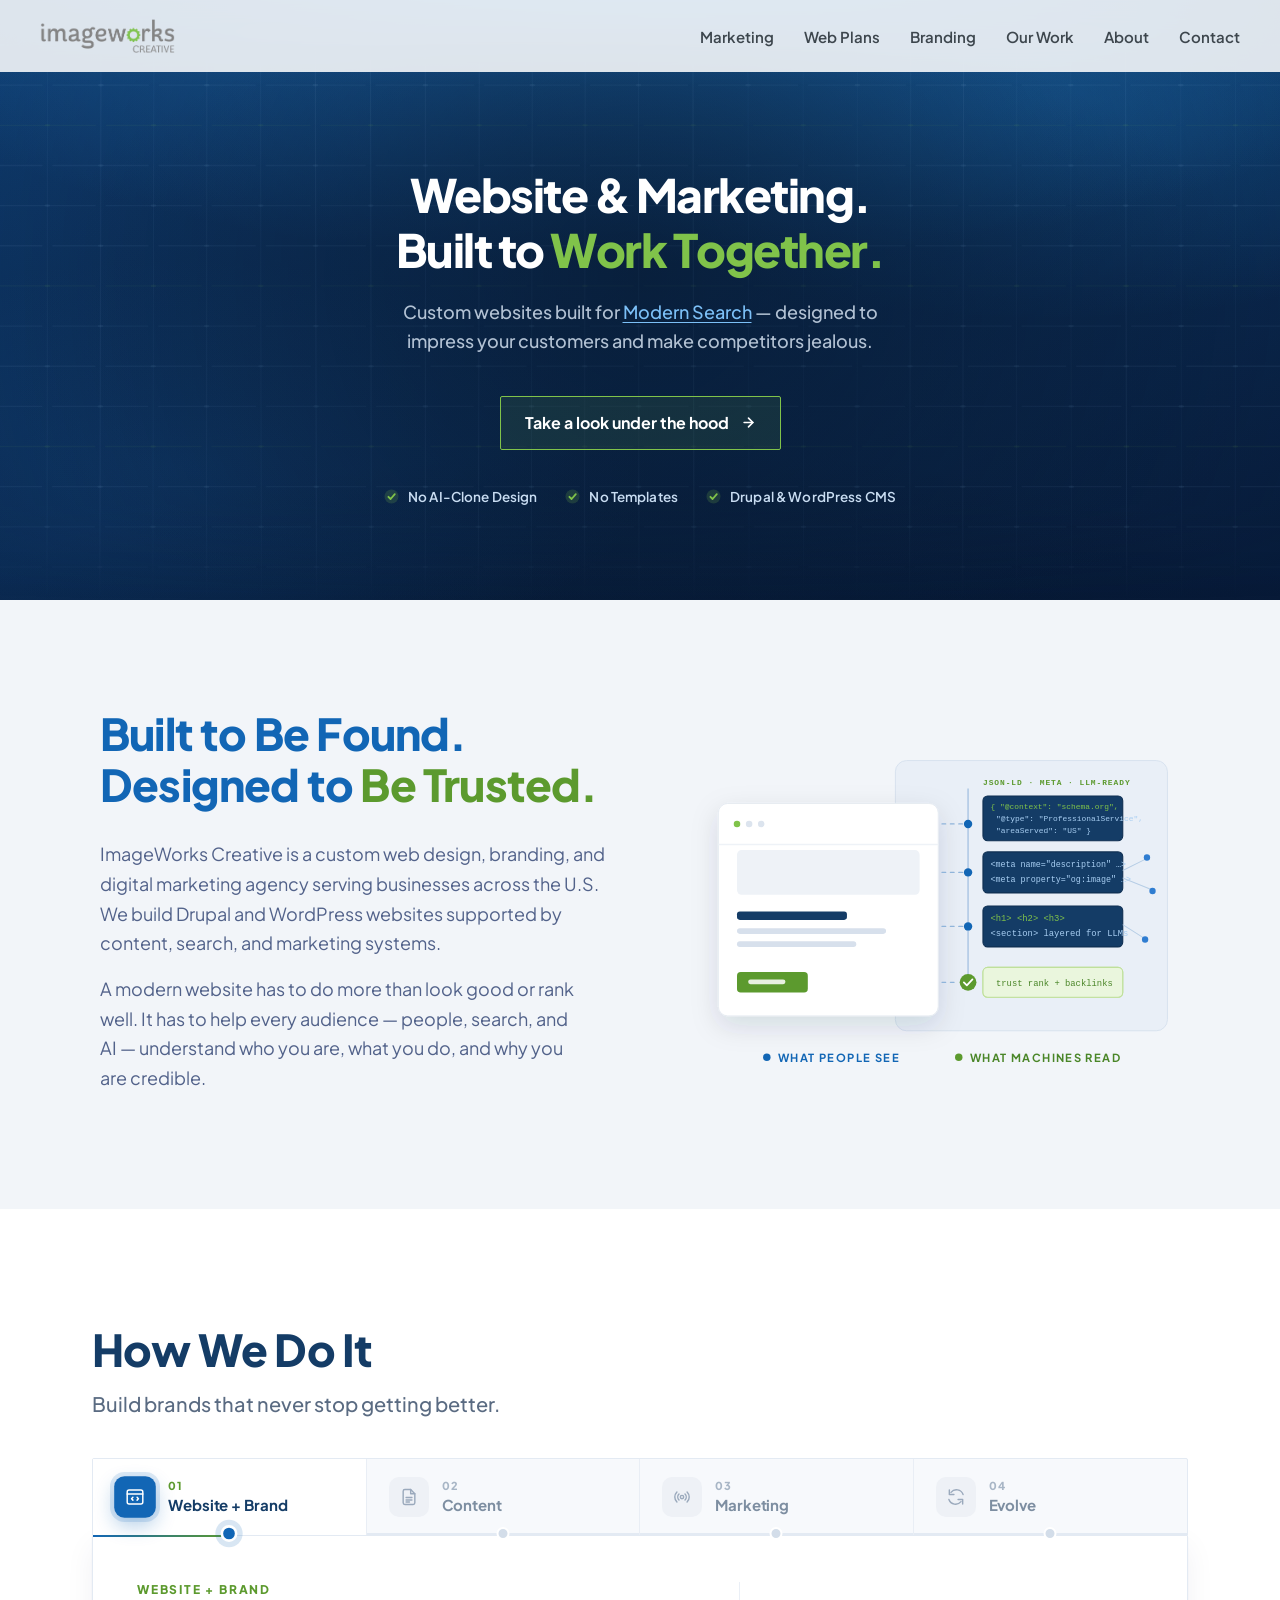
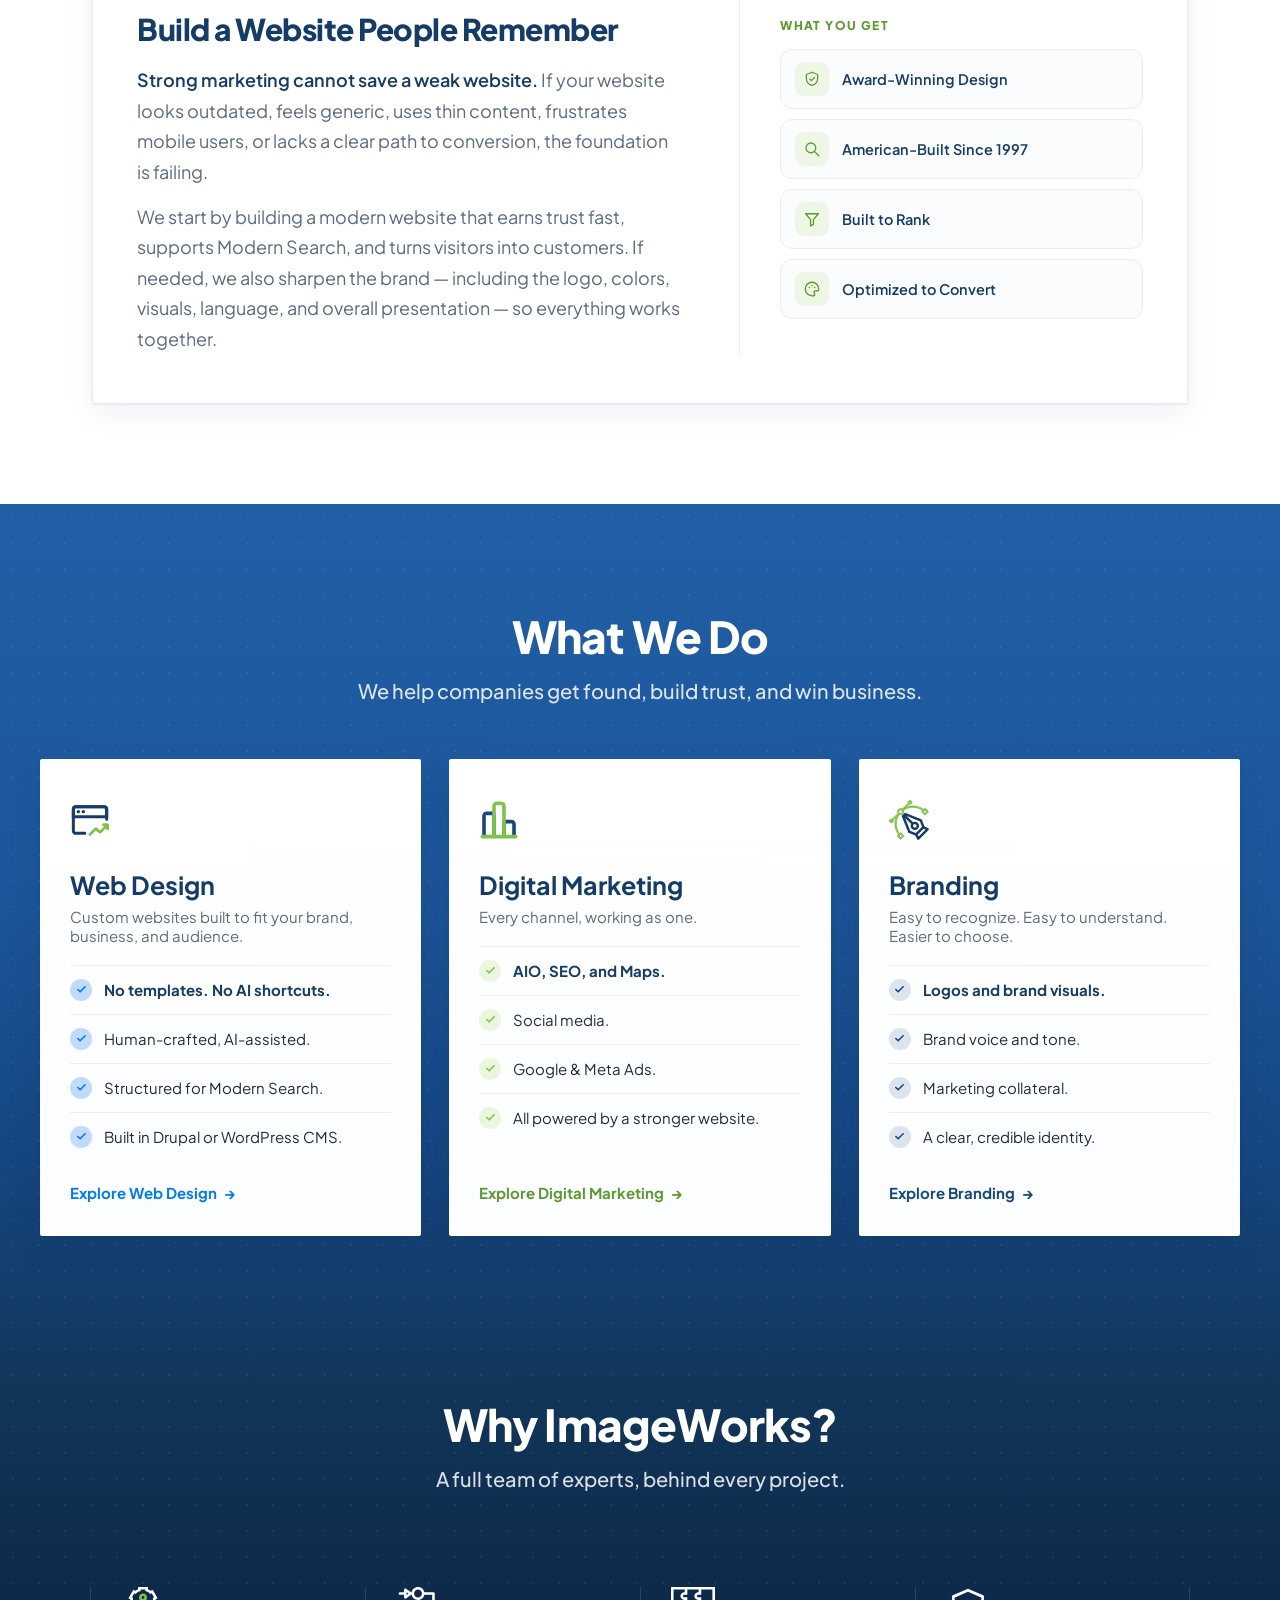
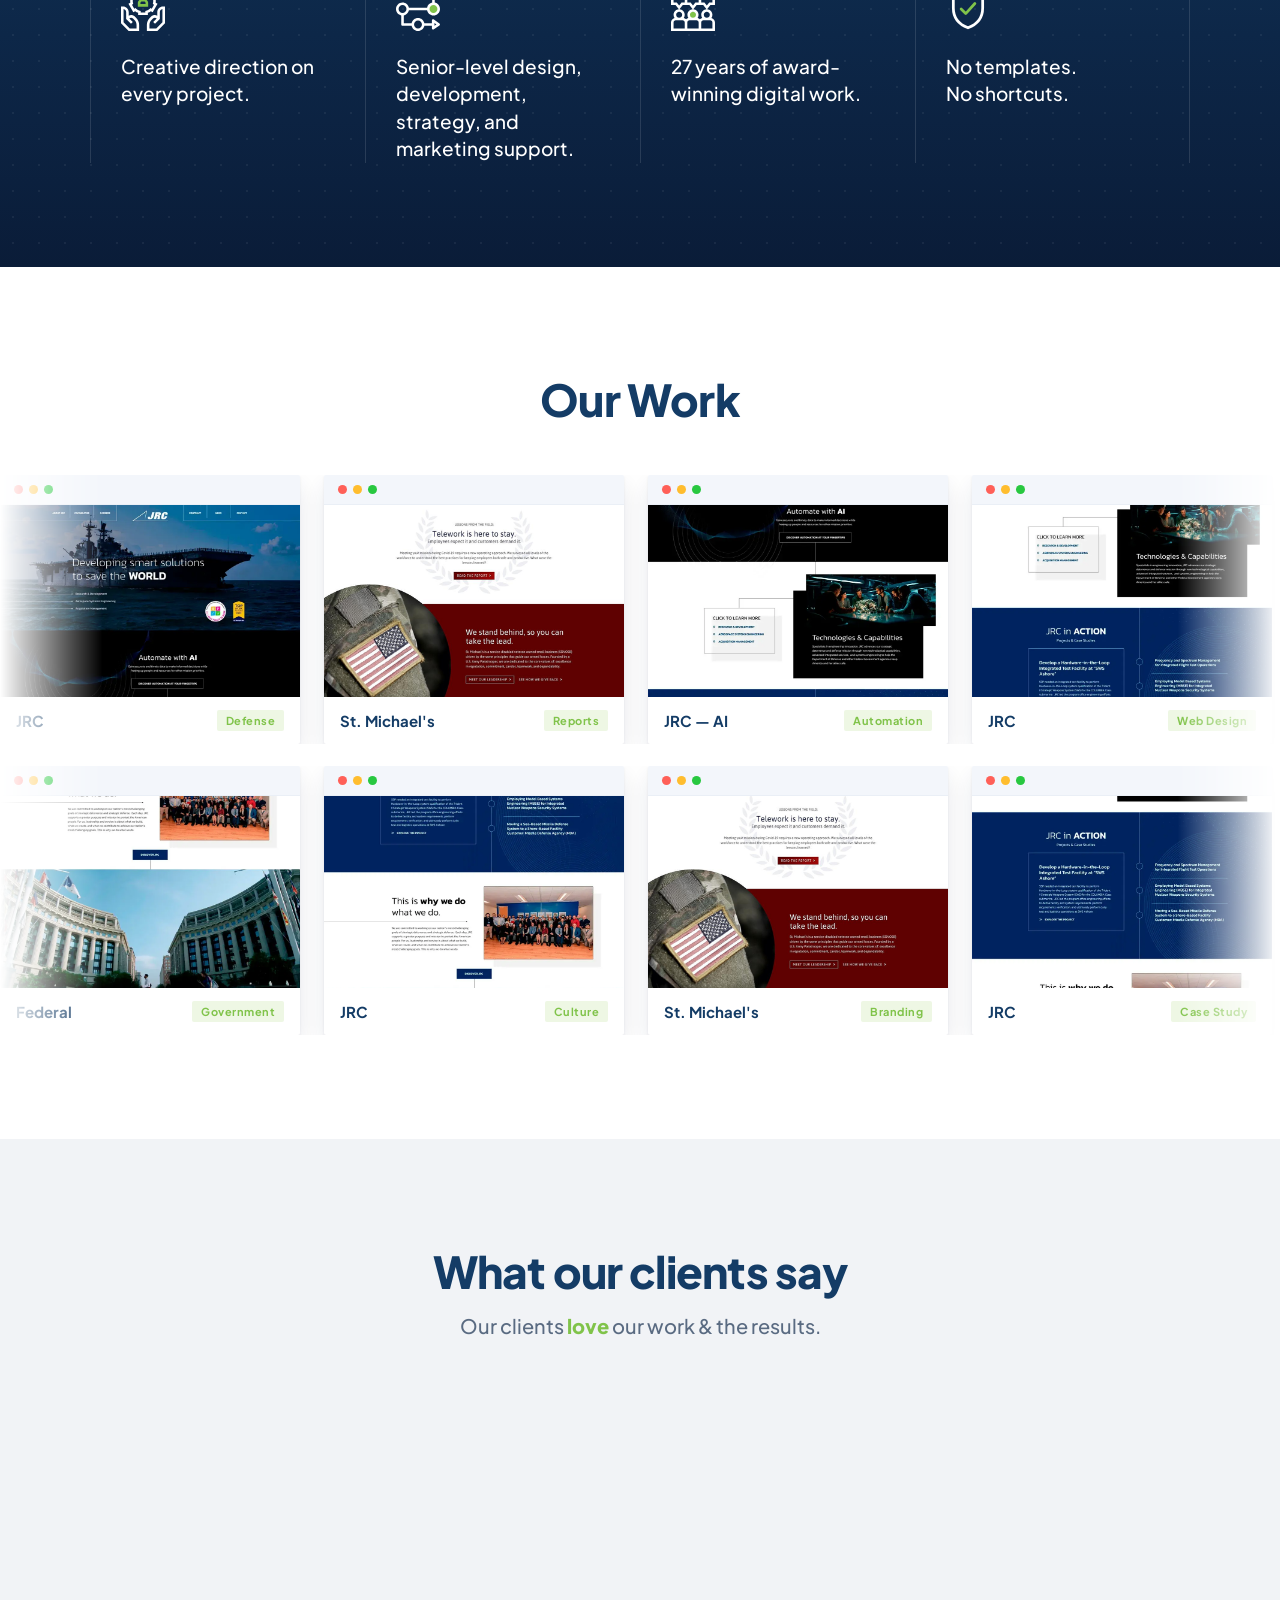
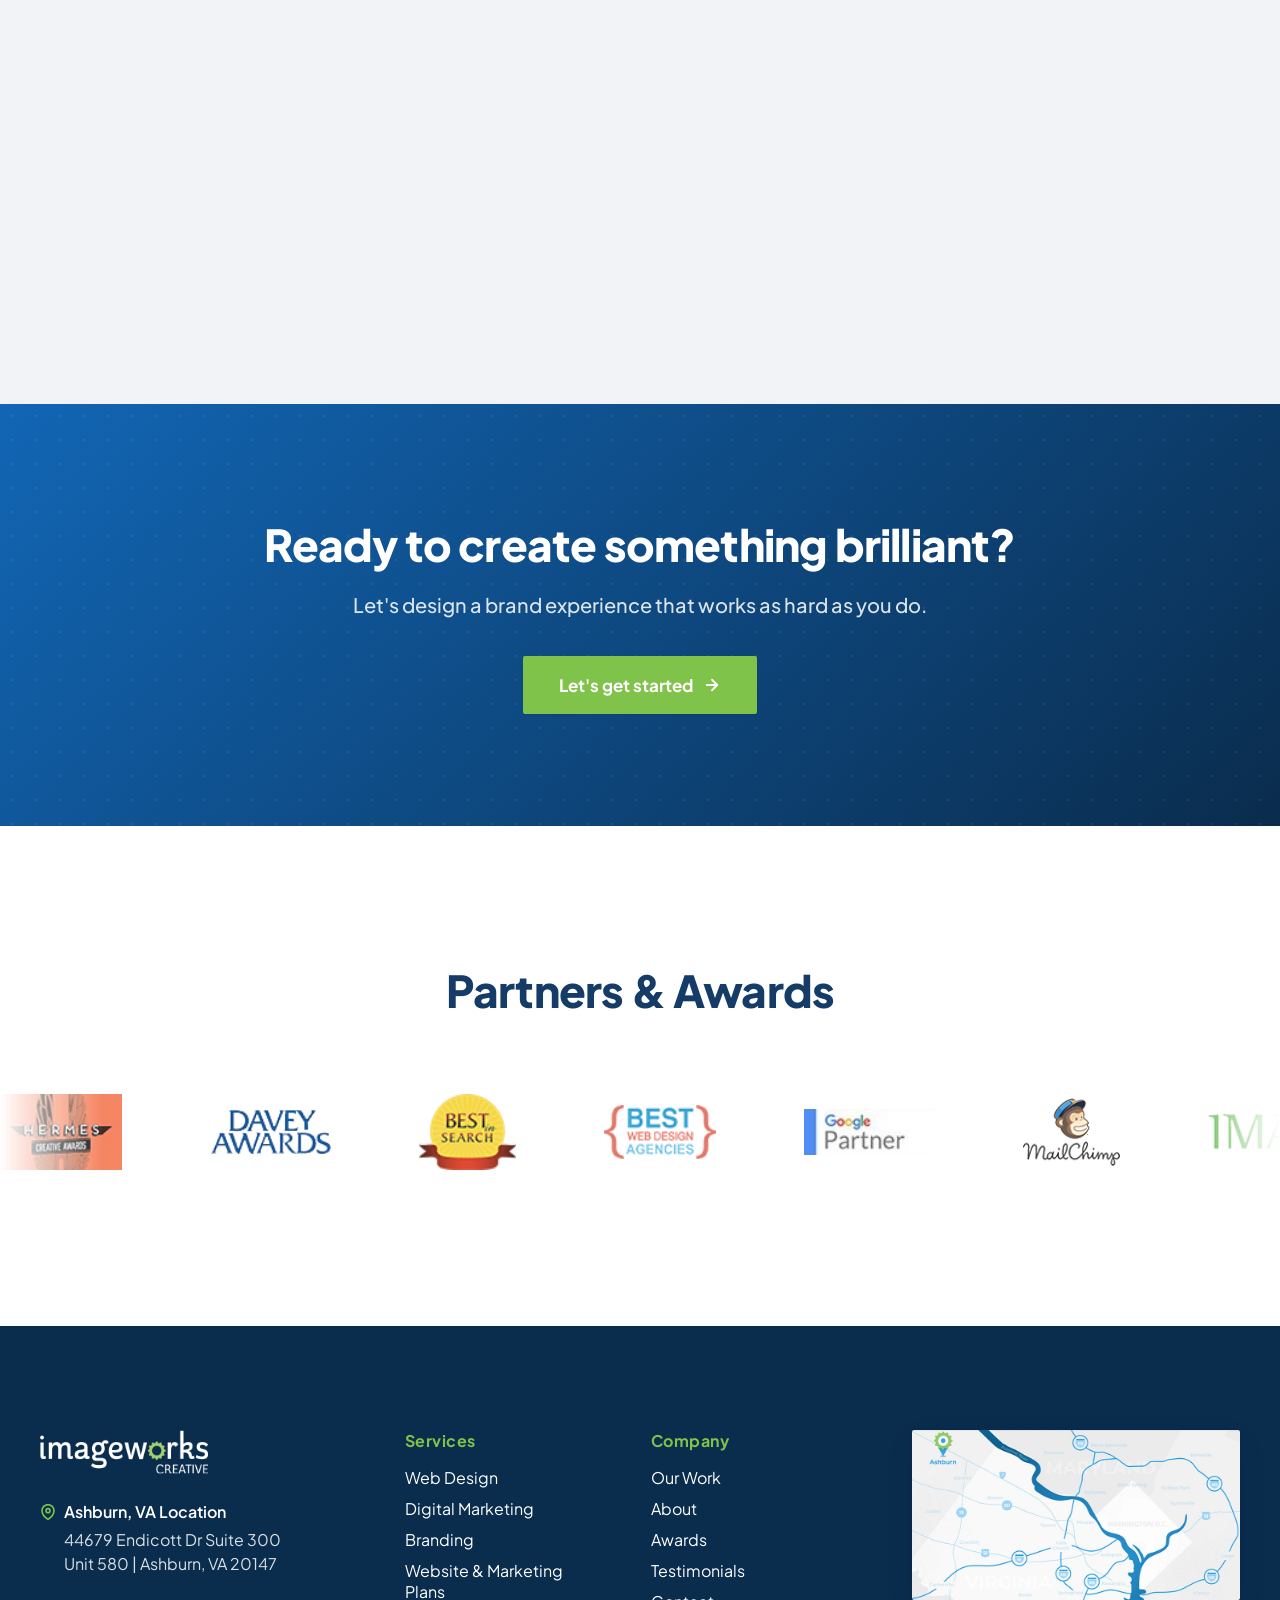
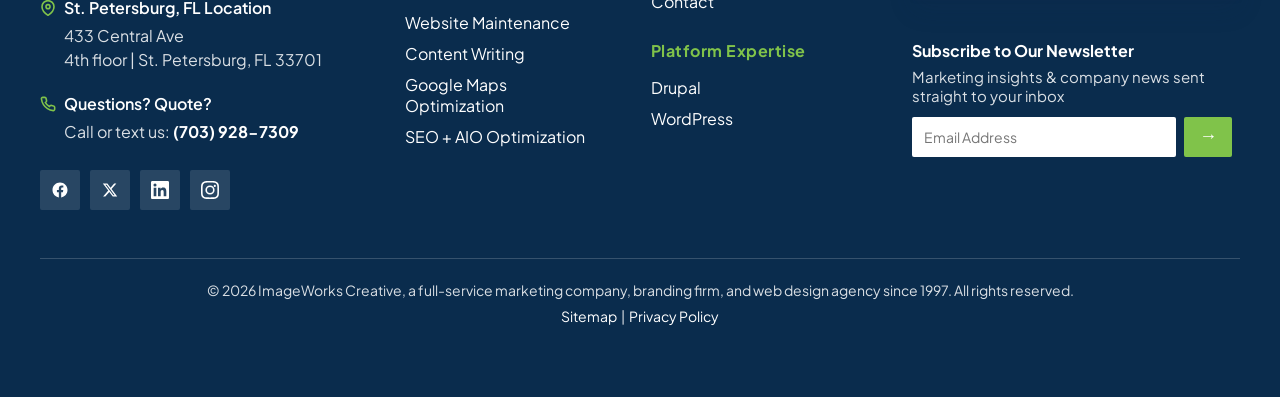
==== commit 9b73435b: "Option 4: drop the white rule from the hero entrance The phrases just lift in on their own now; the " ====
--- a/index.html
+++ b/index.html
@@ -36,10 +36,10 @@
 
   <div class="iwh-center">
     <h1 class="iwh-h1">
-      <span class="iwh-line"><span class="iwh-rule" style="--d:.05s"><span>Website &amp; Marketing.</span></span></span>
-      <span class="iwh-line"><span class="iwh-rule" style="--d:.28s"><span>Built to</span></span> <span class="iwh-hi" data-type>Work Together.</span></span>
+      <span class="iwh-line"><span class="iwh-up" style="--d:.08s">Website &amp; Marketing.</span></span>
+      <span class="iwh-line"><span class="iwh-up" style="--d:.26s">Built to</span> <span class="iwh-hi" data-type>Work Together.</span></span>
     </h1>
-    <p class="iwh-sub"><span class="iwh-rule" style="--d:.92s"><span>Custom websites built for <span class="iwh-ms">Modern Search</span> — designed to impress your customers and make competitors jealous.</span></span></p>
+    <p class="iwh-sub">Custom websites built for <span class="iwh-ms">Modern Search</span> — designed to impress your customers and make competitors jealous.</p>
     <a class="iw-btn iwh-cta" href="#work">Take a look under the hood<svg width="15" height="15" viewBox="0 0 24 24" fill="none" stroke="#fff" stroke-width="2.6" stroke-linecap="round" stroke-linejoin="round"><line x1="5" y1="12" x2="19" y2="12"/><polyline points="12 5 19 12 12 19"/></svg></a>
 
     <!-- trust mini-bar -->
--- a/styles.css
+++ b/styles.css
@@ -166,38 +166,18 @@
 .iwh-hi { color: #80c34a; }
 .iwh-line { display: block; }
 
-/* A white rule draws itself under the words, then wipes away as they arrive.
-   The line announces the text, so it leads and then gets out of the way. Each
-   element sets its own --d and everything downstream is offset from it. */
-.iwh-rule { position: relative; display: inline-block; }
-.iwh-rule::after {
-  content: "";
-  position: absolute; left: 0; right: 0; bottom: .02em;
-  height: 3px; border-radius: 2px; background: #fff;
-  transform: scaleX(0);
-  animation: iwhRule .92s cubic-bezier(.16,.84,.44,1) var(--d, 0s) backwards;
-}
-.iwh-rule > span {
-  display: inline-block;
-  animation: iwhUnveil .75s cubic-bezier(.16,.84,.44,1) calc(var(--d, 0s) + .34s) backwards;
-}
-/* origin flips at 47%, where scaleX is 1 either way — so the rule draws out from
-   the left and retracts to the right without the switch ever being visible */
-@keyframes iwhRule {
-  0%   { transform: scaleX(0); transform-origin: left; }
-  38%  { transform: scaleX(1); transform-origin: left; }
-  47%  { transform: scaleX(1); transform-origin: right; }
-  100% { transform: scaleX(0); transform-origin: right; }
-}
-@keyframes iwhUnveil { from { opacity: 0; transform: translateY(.22em); } }
+/* each phrase lifts in on its own --d; inline-block so it can take a transform */
+.iwh-up  { display: inline-block; animation: iwhUnveil .8s cubic-bezier(.16,.84,.44,1) var(--d, 0s) backwards; }
+.iwh-sub { animation: iwhUnveil .8s cubic-bezier(.16,.84,.44,1) .6s backwards; }
+@keyframes iwhUnveil { from { opacity: 0; transform: translateY(.28em); } }
 
 /* the accent lands a letter at a time — JS stamps each letter's delay */
 .iwh-ch { display: inline-block; animation: iwhChar .44s cubic-bezier(.16,.84,.44,1) backwards; }
 @keyframes iwhChar { from { opacity: 0; transform: translateY(.34em); } }
 
 /* the button and trust bar lift in once the words have all landed */
-.iwh-cta   { animation: iwhFade .8s cubic-bezier(.16,.84,.44,1) 1.62s backwards; }
-.iwh-trust { animation: iwhFade .8s cubic-bezier(.16,.84,.44,1) 1.76s backwards; }
+.iwh-cta   { animation: iwhFade .8s cubic-bezier(.16,.84,.44,1) 1.16s backwards; }
+.iwh-trust { animation: iwhFade .8s cubic-bezier(.16,.84,.44,1) 1.28s backwards; }
 /* Only a from-state: every keyframe ends at the element's natural value, and
    `backwards` drops the fill once it's done — so the CTA's hover lift still wins
    afterwards instead of being pinned by a forwards fill. */
@@ -435,5 +415,5 @@
   .iw-sem-flow, .iw-sem-check { animation: none !important; }
   /* the hero entrance simply doesn't play — every keyframe ends at the
      element's natural state, so skipping it leaves the copy exactly in place */
-  .iwh-rule::after, .iwh-rule > span, .iwh-ch, .iwh-cta, .iwh-trust { animation: none !important; }
-}
+  .iwh-up, .iwh-sub, .iwh-ch, .iwh-cta, .iwh-trust { animation: none !important; }
+}
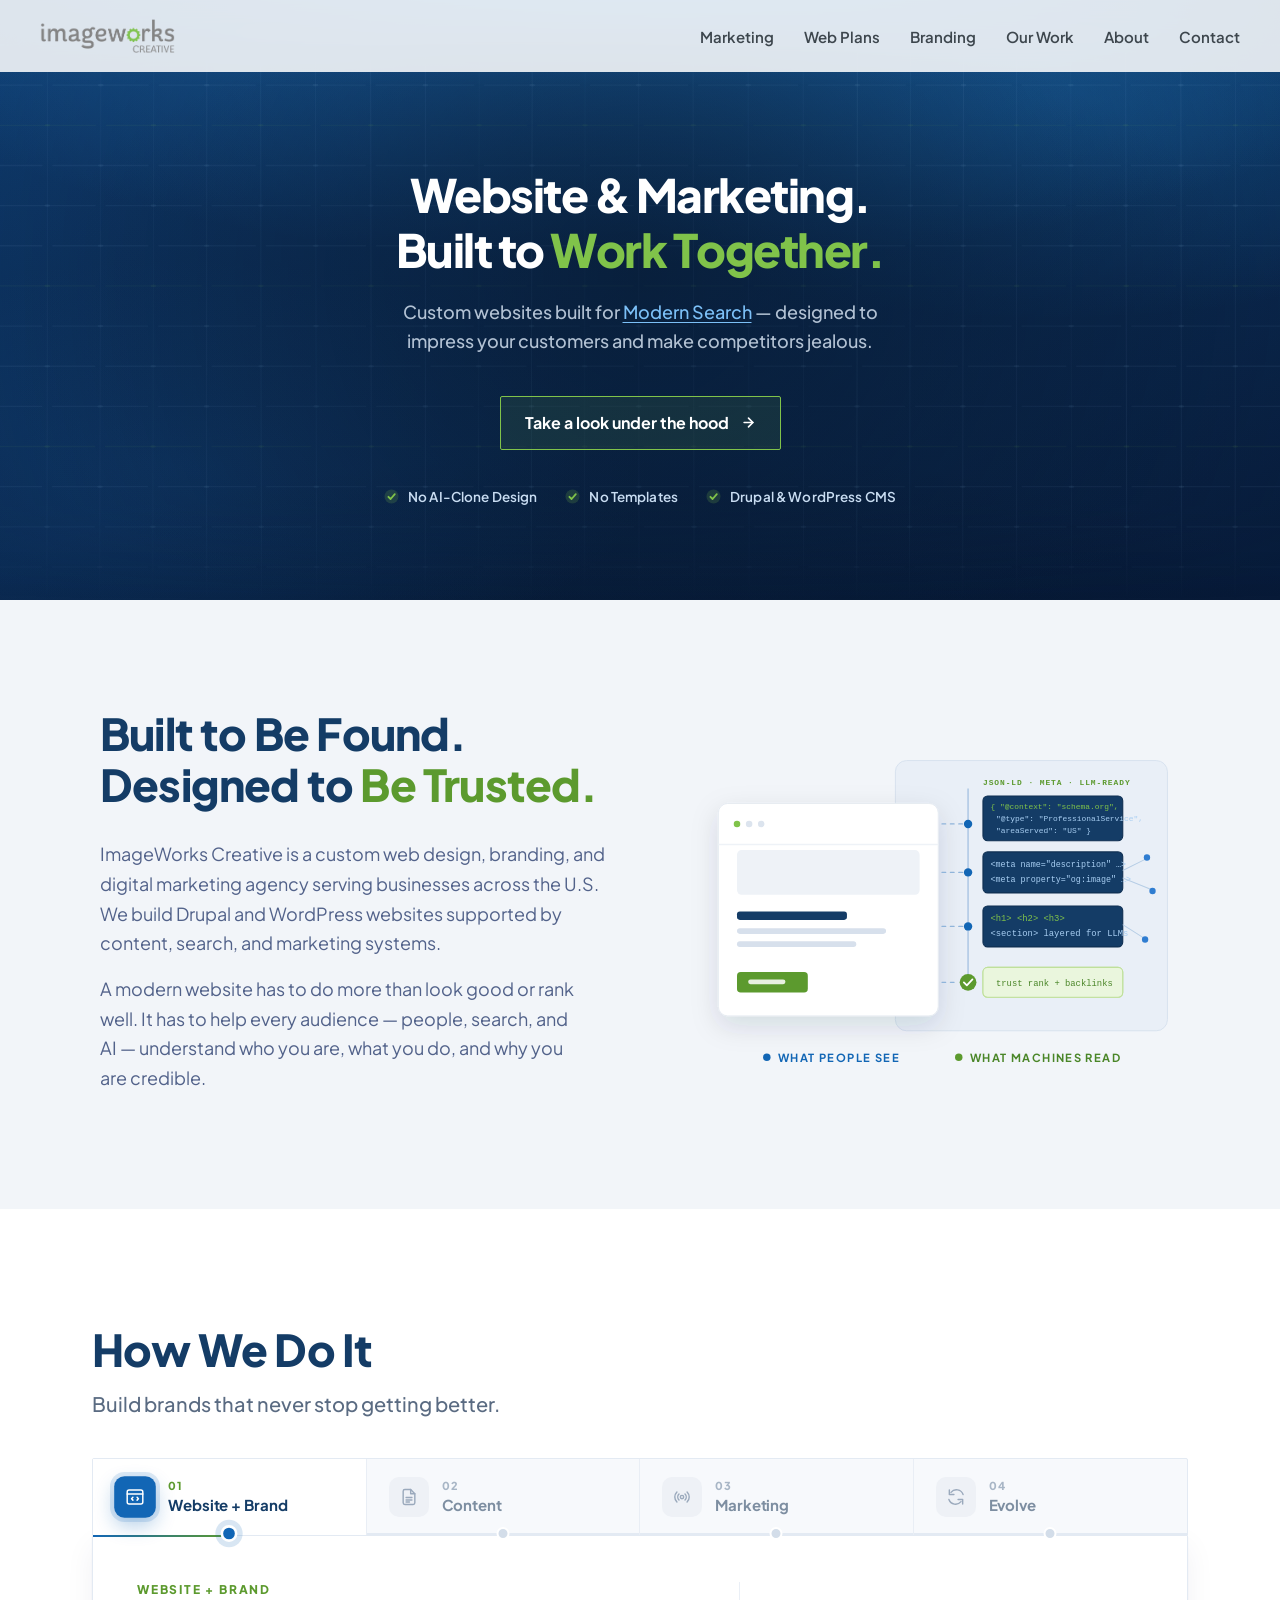
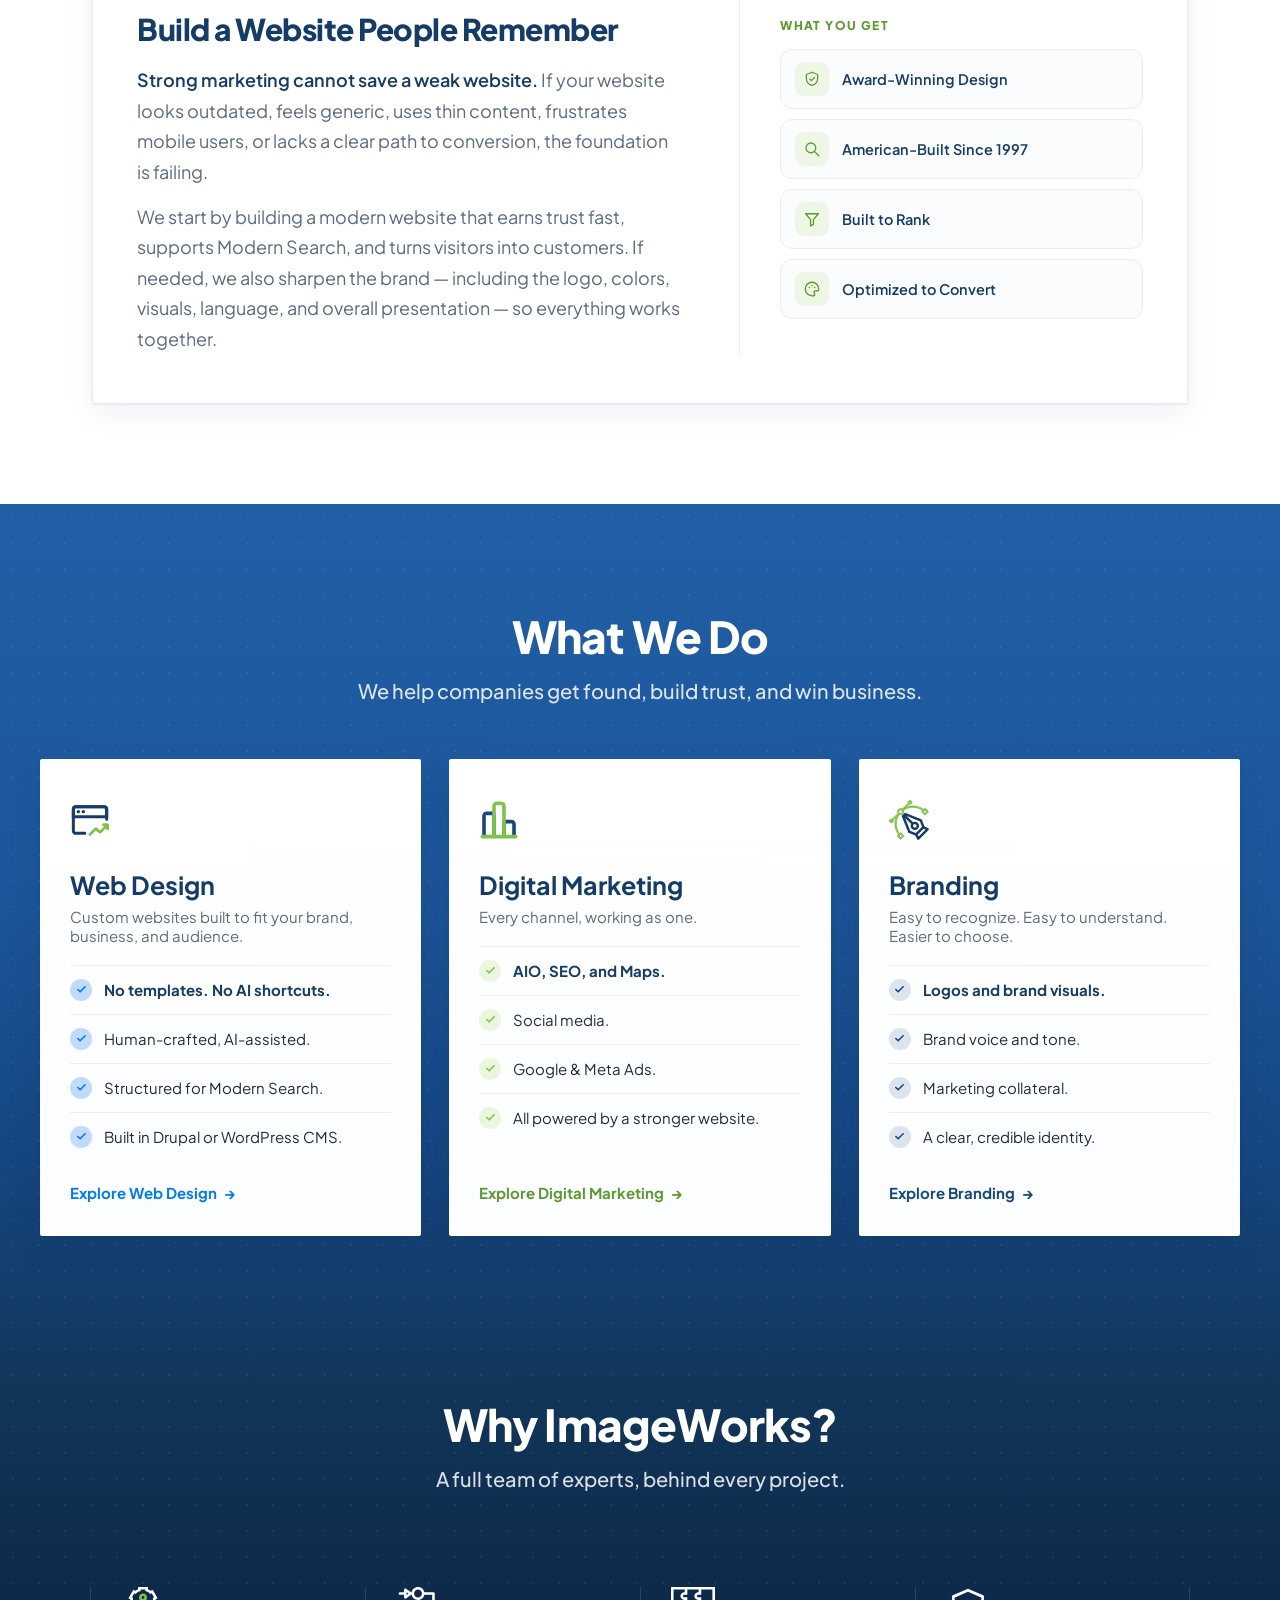
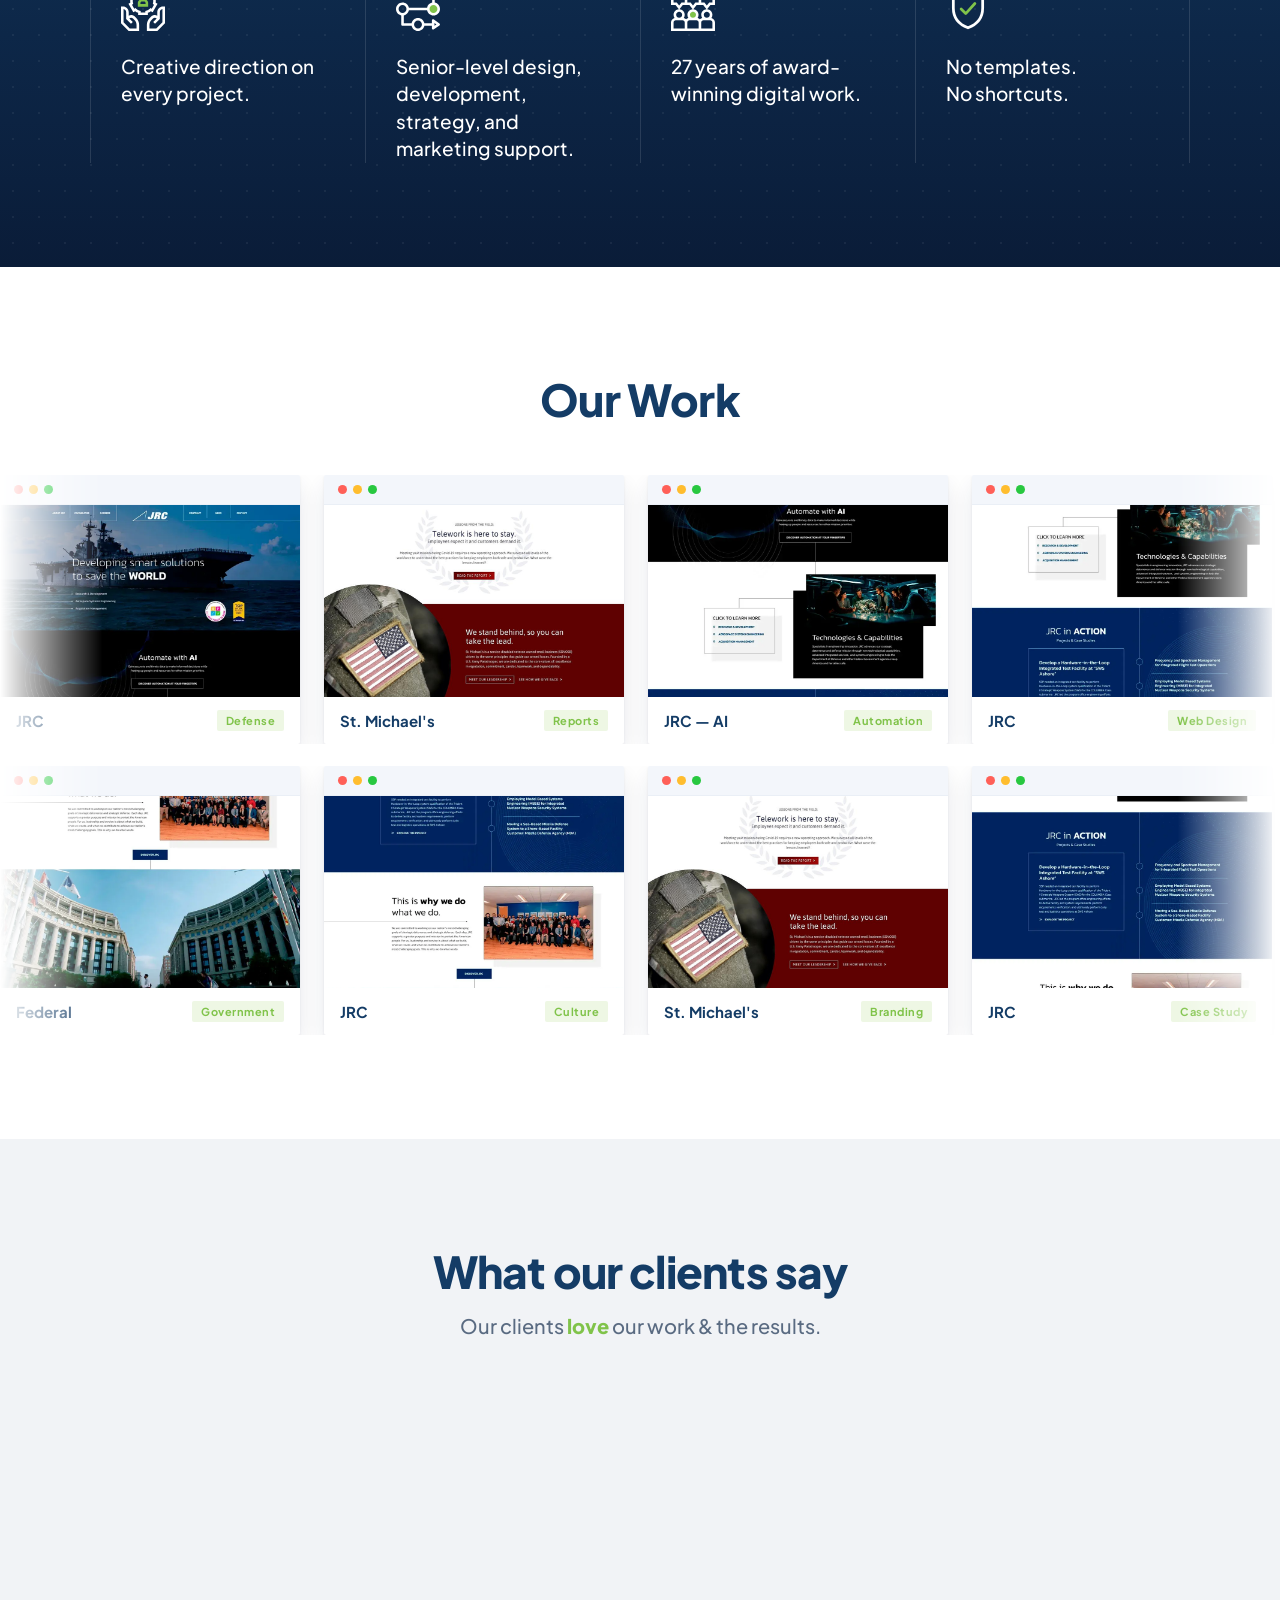
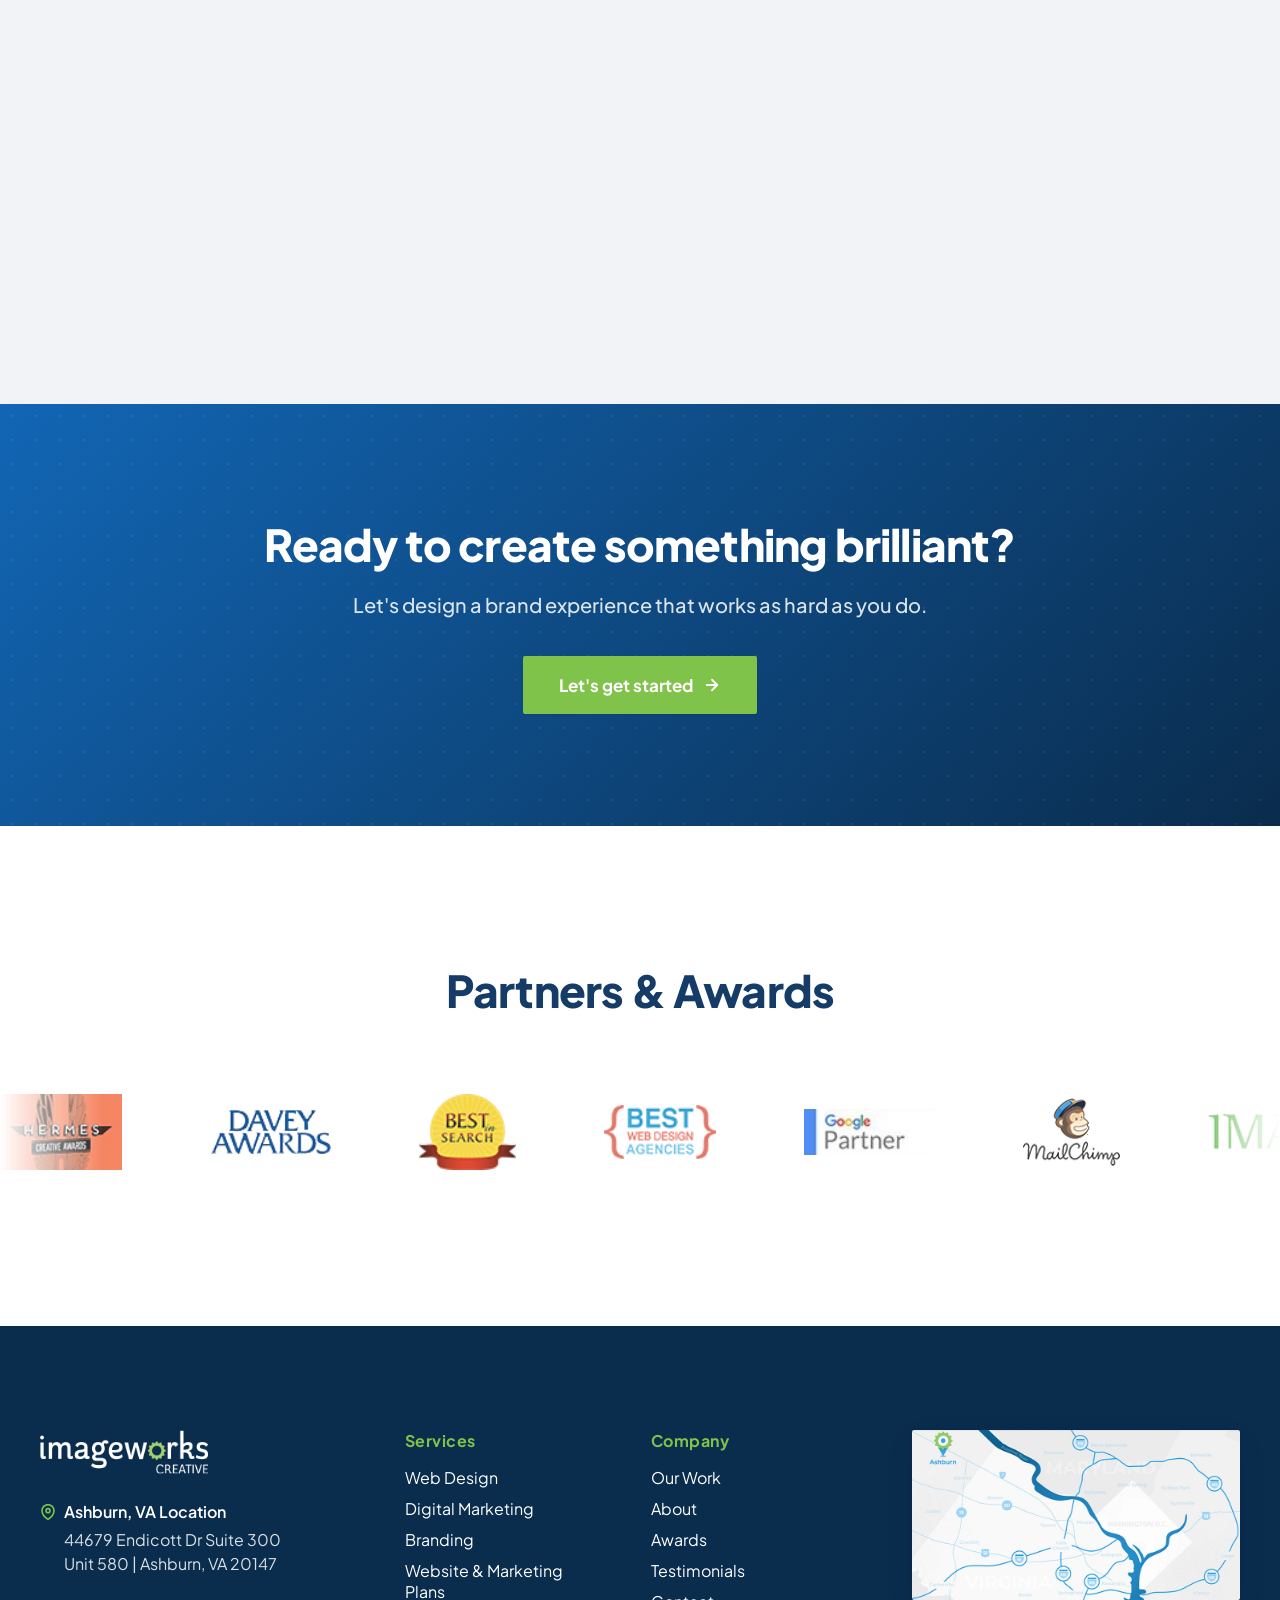
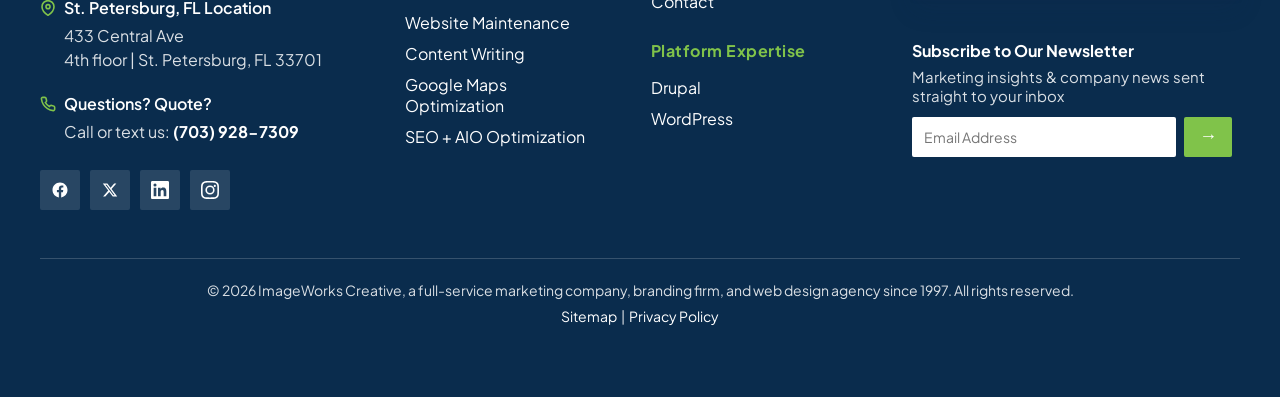
==== commit 73d101d3: "Option 4: Built to Be Found takes Our Work's navy #1266b5 -> #143c66 on the intro headline.  Worth n" ====
--- a/index.html
+++ b/index.html
@@ -65,7 +65,7 @@
   <div class="iw-reveal" style="position:relative;max-width:1080px;margin:0 auto;">
     <div class="iw-intro-grid" style="display:grid;grid-template-columns:1.05fr .95fr;gap:60px;align-items:center;">
       <div>
-        <h2 style="margin:0 0 30px;text-align:left;font-size:44px;line-height:1.15;font-weight:800;letter-spacing:-.8px;color:#1266b5;">Built to Be Found.<br>Designed to <span style="color:#5c9a2e;">Be Trusted.</span></h2>
+        <h2 style="margin:0 0 30px;text-align:left;font-size:44px;line-height:1.15;font-weight:800;letter-spacing:-.8px;color:#143c66;">Built to Be Found.<br>Designed to <span style="color:#5c9a2e;">Be Trusted.</span></h2>
         <p style="margin:0;font-size:18px;line-height:1.65;color:#52628a;text-wrap:pretty;max-width:520px;">ImageWorks Creative is a custom web design, branding, and digital marketing agency serving businesses across the U.S. We build Drupal and WordPress websites supported by content, search, and marketing systems.</p>
         <p style="margin:16px 0 0;font-size:18px;line-height:1.65;color:#52628a;text-wrap:pretty;max-width:520px;">A modern website has to do more than look good or rank well. It has to help every audience &mdash; people, search, and AI &mdash; understand who you are, what you do, and why you are credible.</p>
       </div>
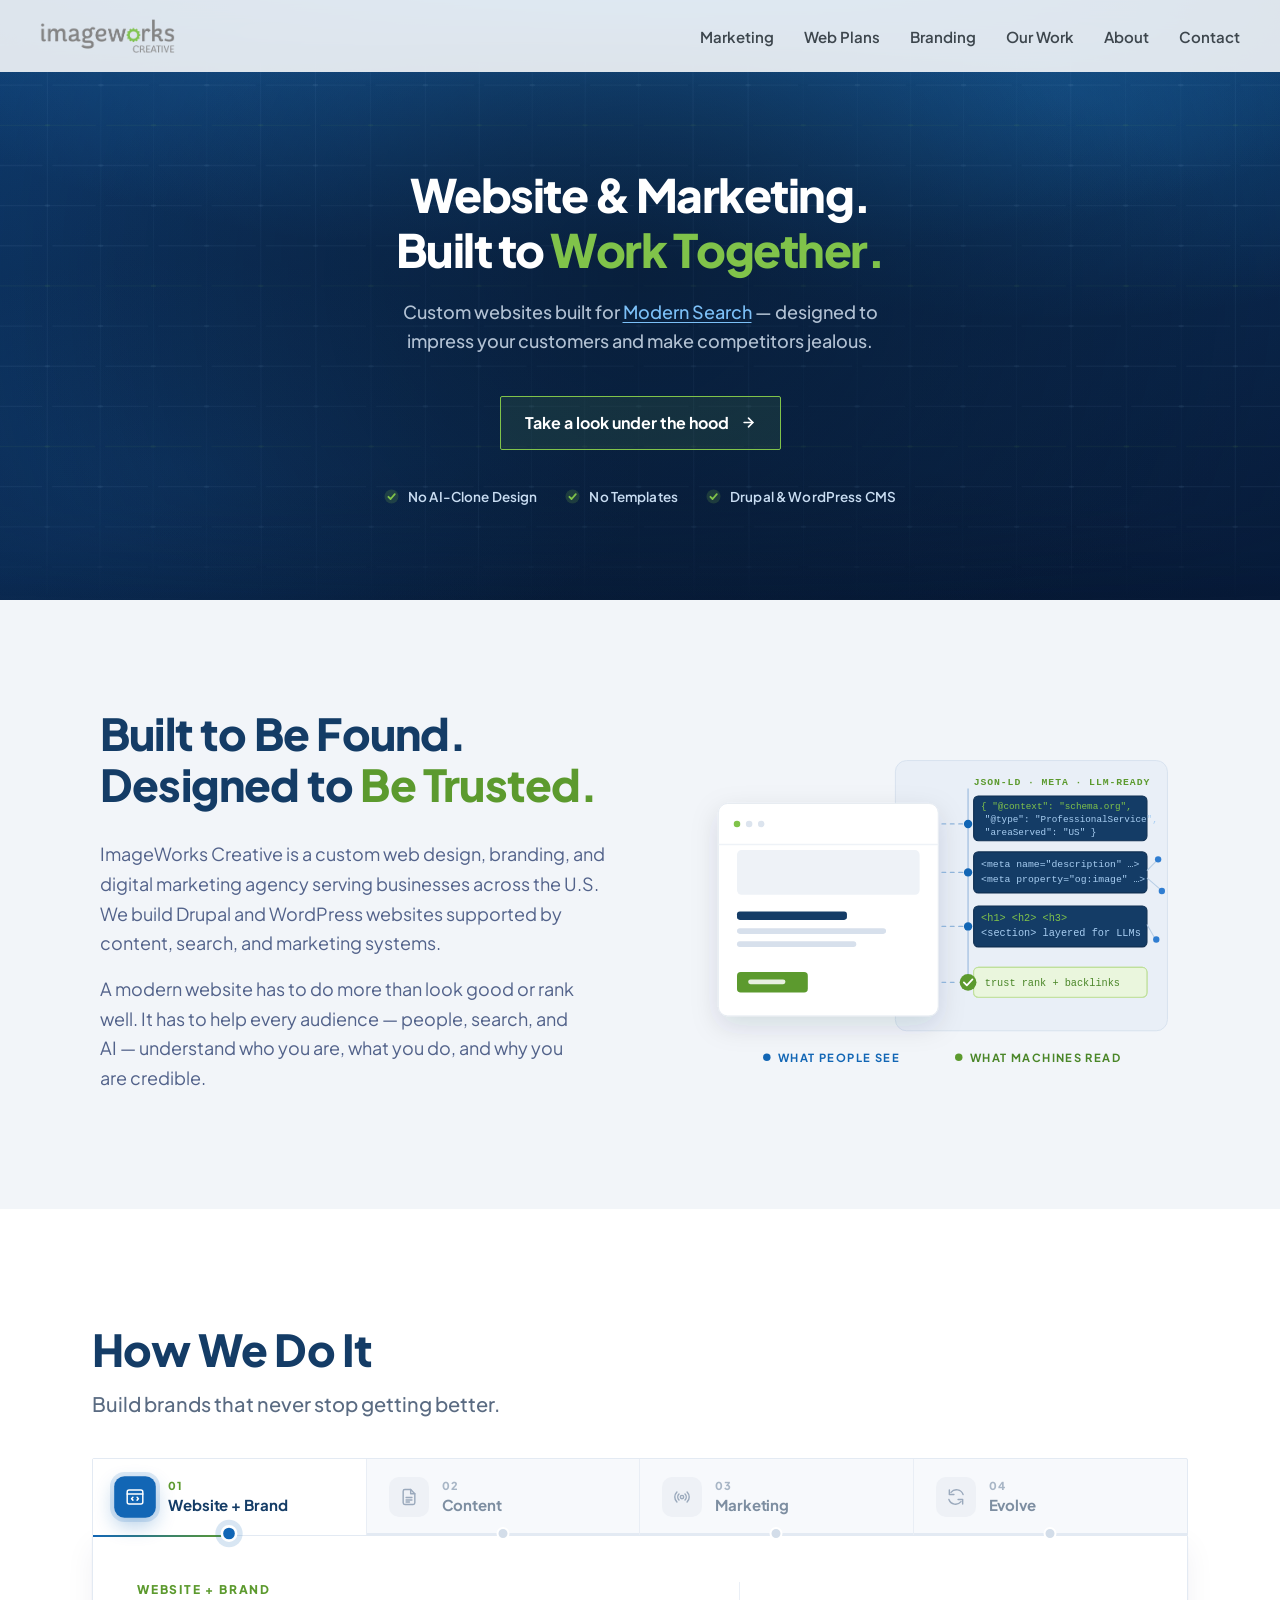
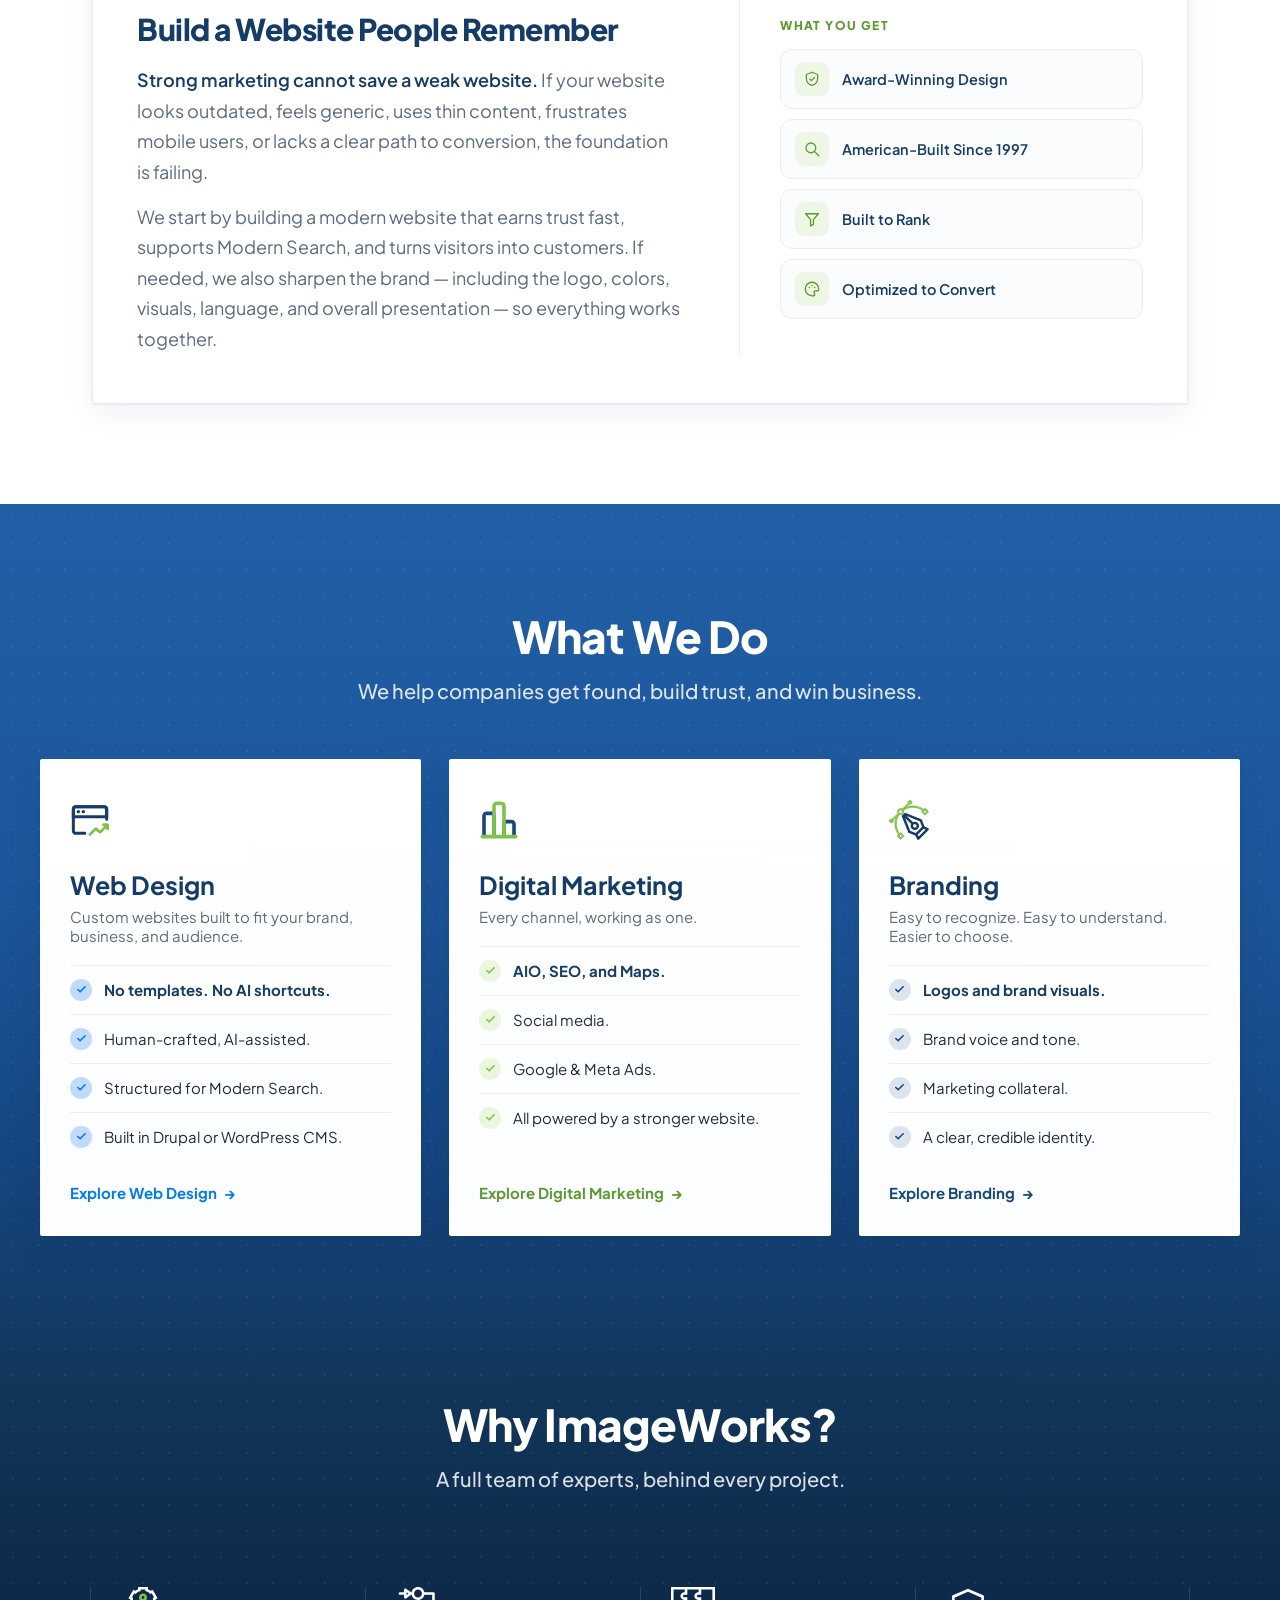
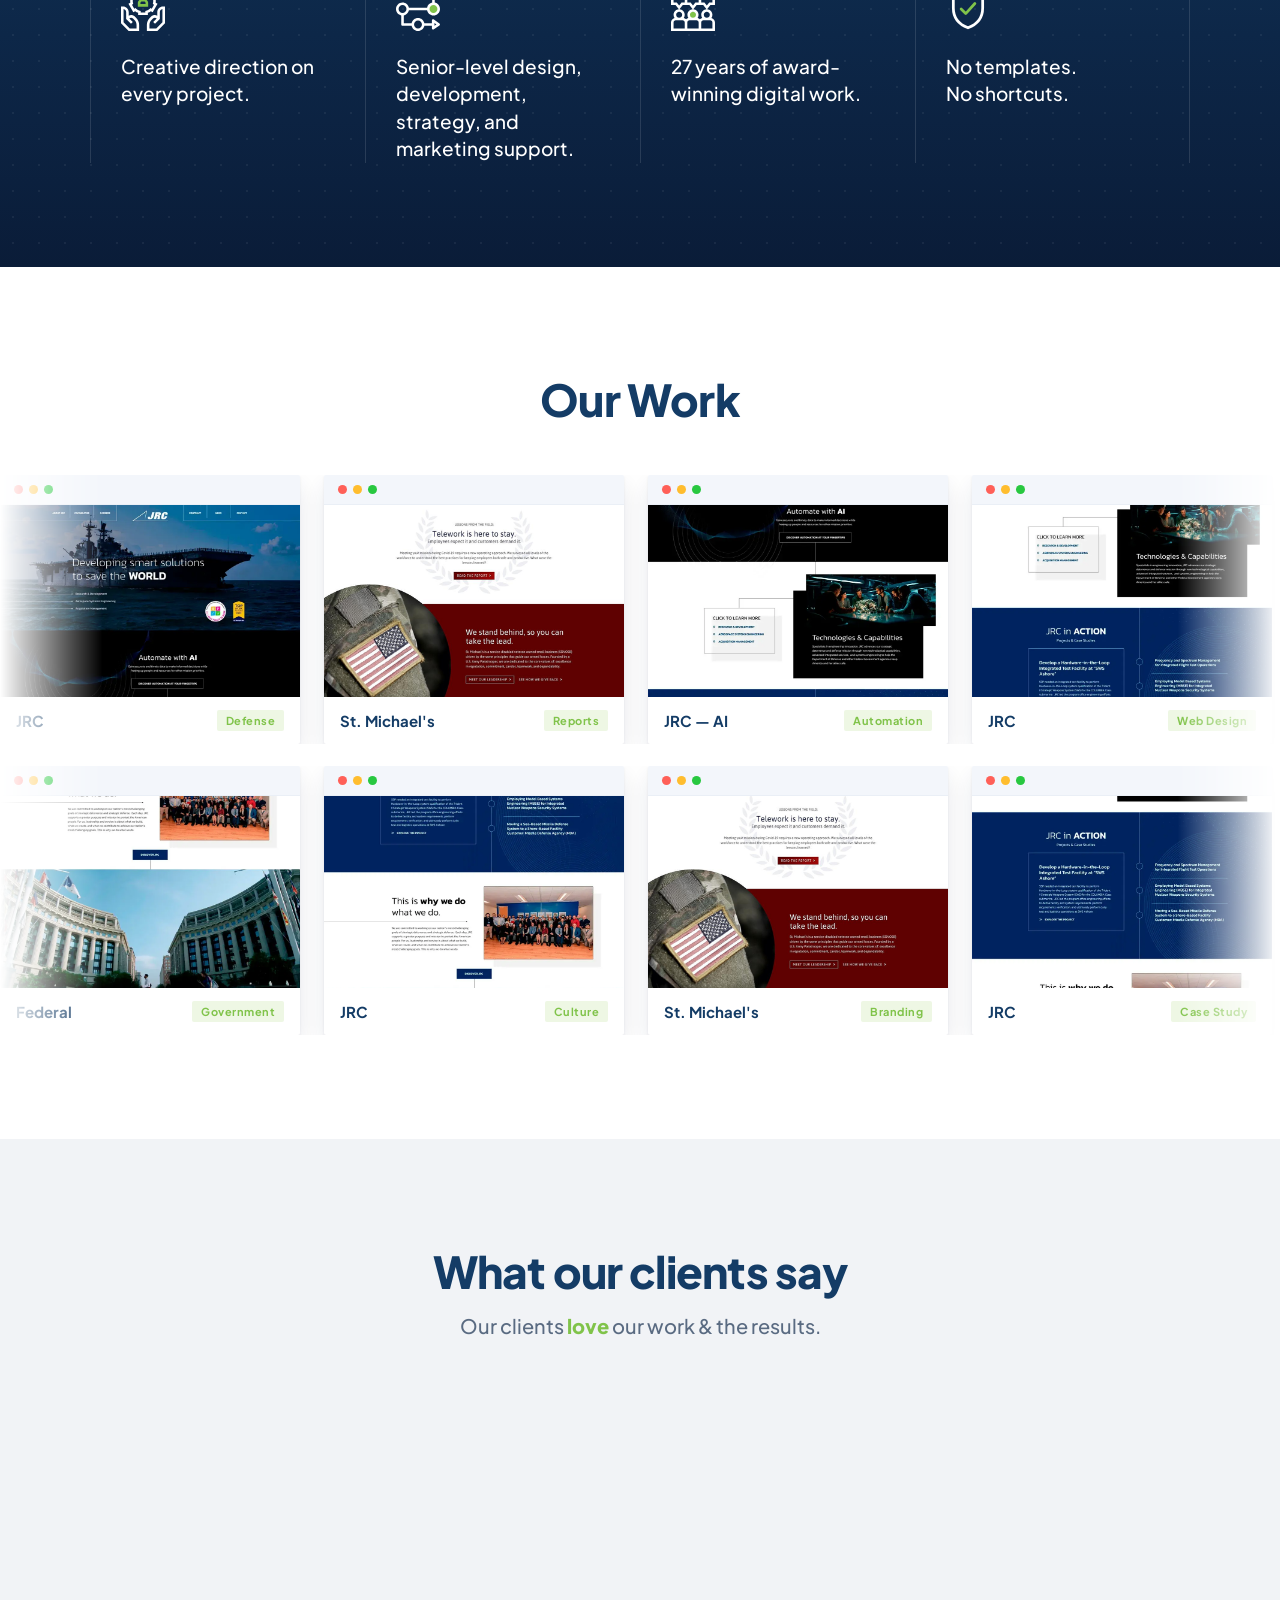
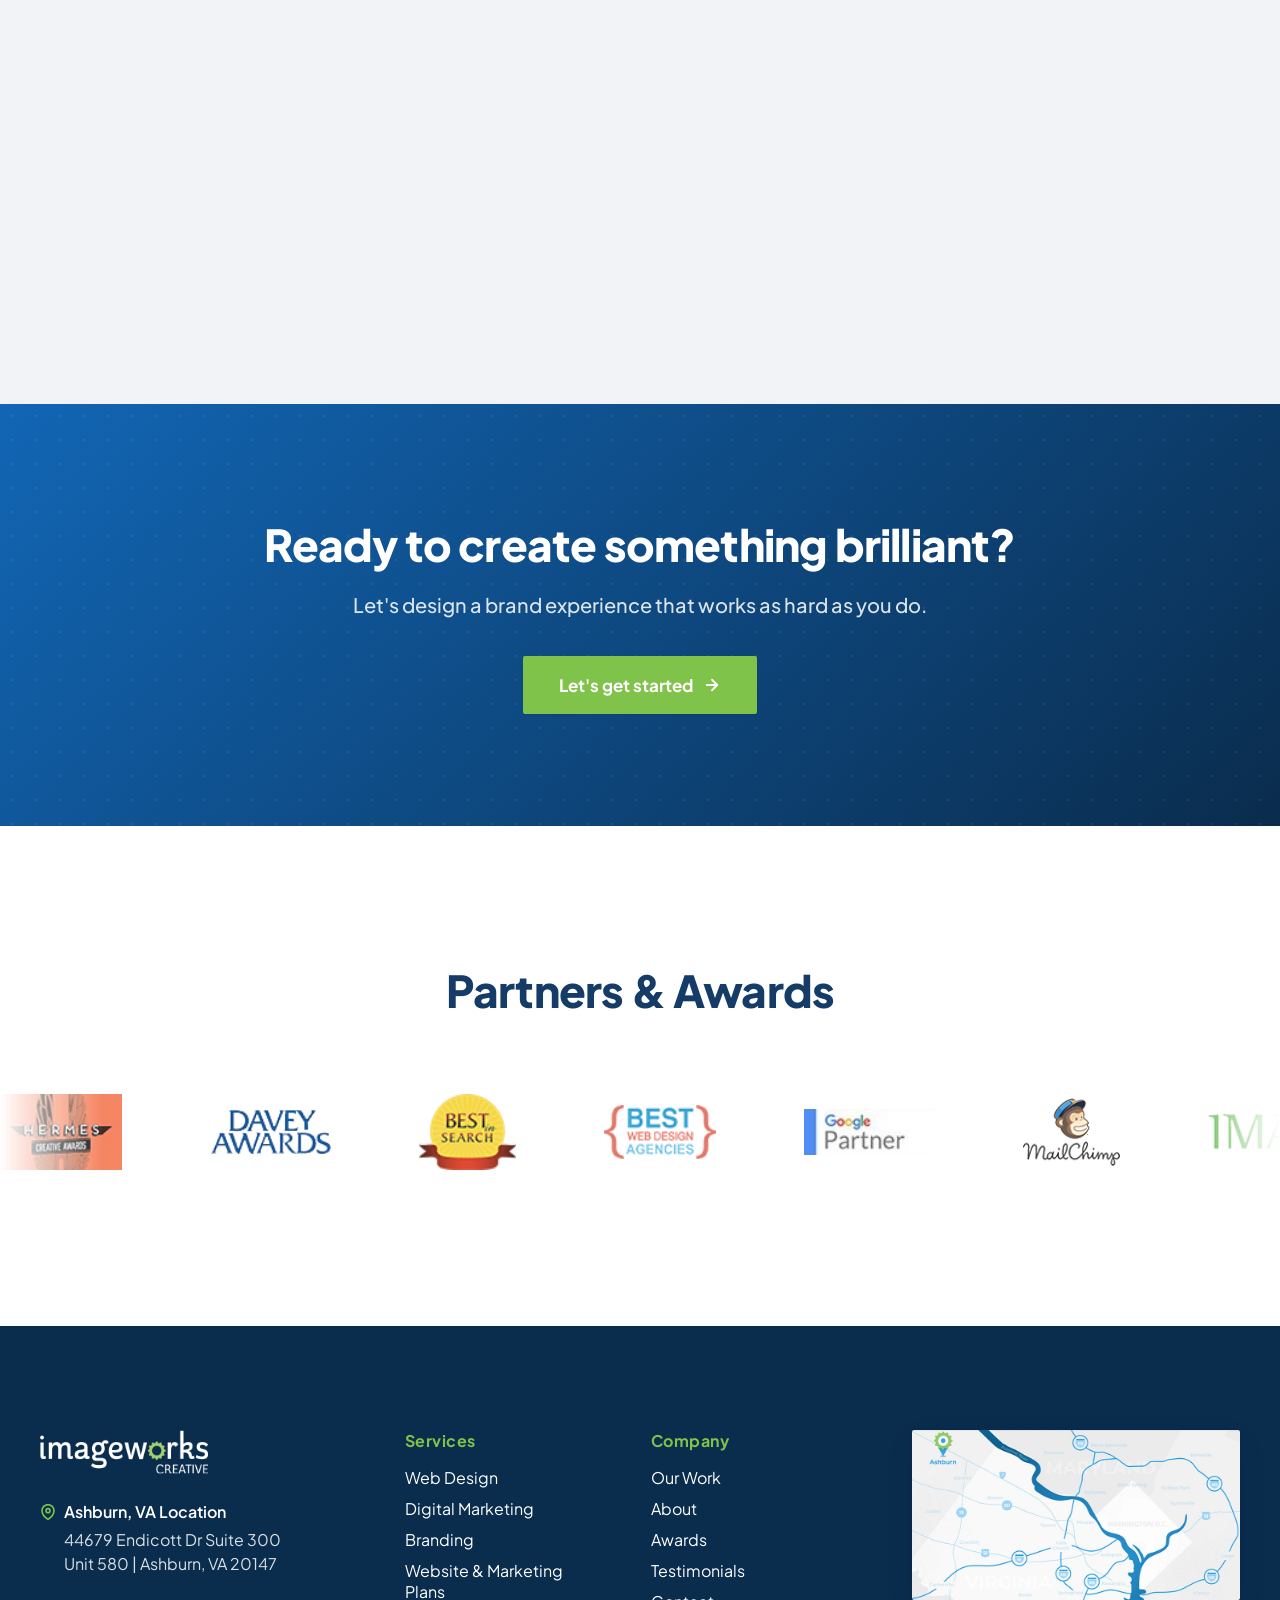
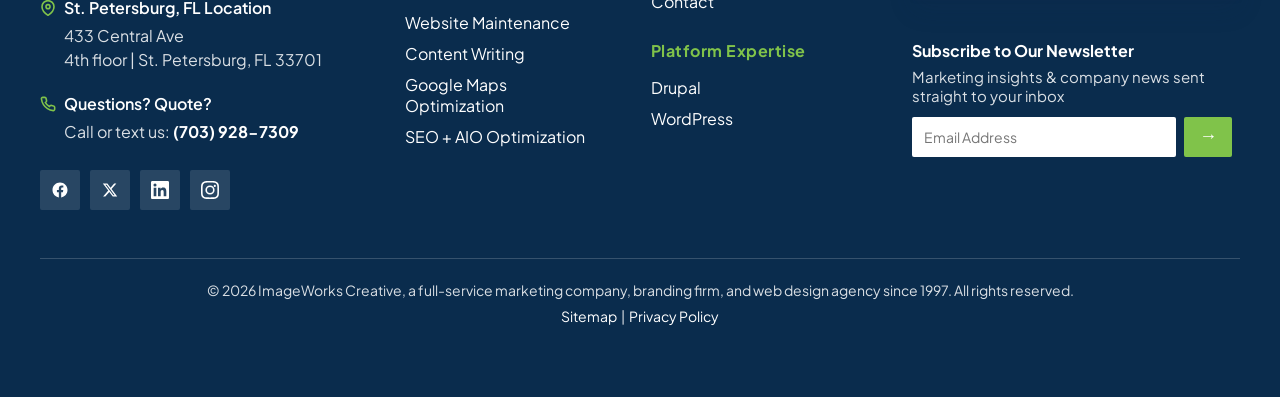
==== commit 694ae9fb: "Option 4: make the machine-read code legible The type in that panel ran 8.5-9.5 SVG units, and the g" ====
--- a/index.html
+++ b/index.html
@@ -92,32 +92,32 @@
 
 
           <!-- technical caption: signals the stack to non-technical readers -->
-          <text x="308" y="76" font-family="ui-monospace, 'SF Mono', Consolas, monospace" font-size="8.5" font-weight="700" letter-spacing="1" fill="#5c9a2e">JSON-LD &#183; META &#183; LLM-READY</text>
+          <text x="298" y="76" font-family="ui-monospace, 'SF Mono', Consolas, monospace" font-size="10.5" font-weight="700" letter-spacing="1" fill="#5c9a2e">JSON-LD &#183; META &#183; LLM-READY</text>
 
           <!-- the spine: the page's structure, top to bottom -->
           <line x1="292" y1="80" x2="292" y2="288" stroke="#a9c4e3" stroke-width="1.5"/>
 
           <!-- structured blocks — each one mirrors a block of the real page -->
           <g stroke="#0f2f52" stroke-width="1.2">
-            <rect x="308" y="88" width="150" height="48" rx="5" fill="#143c66"/>
-            <rect x="308" y="148" width="150" height="44" rx="5" fill="#143c66"/>
-            <rect x="308" y="206" width="150" height="44" rx="5" fill="#143c66"/>
+            <rect x="298" y="88" width="186" height="48" rx="5" fill="#143c66"/>
+            <rect x="298" y="148" width="186" height="44" rx="5" fill="#143c66"/>
+            <rect x="298" y="206" width="186" height="44" rx="5" fill="#143c66"/>
           </g>
           <g stroke="#bfe09b" stroke-width="1.2">
-            <rect x="308" y="272" width="150" height="32" rx="5" fill="#eaf6dd"/>
-          </g>
-          <g font-family="ui-monospace, 'SF Mono', Consolas, monospace" font-size="9.5">
-            <text x="316" y="102" fill="#80C34A" font-size="8.5">{ "@context": "schema.org",</text>
-            <text x="322" y="115" fill="#a8cef2" font-size="8.5">"@type": "ProfessionalService",</text>
-            <text x="322" y="128" fill="#a8cef2" font-size="8.5">"areaServed": "US" }</text>
-            <text x="316" y="164" fill="#a8cef2" font-size="9">&lt;meta name="description" &hellip;&gt;</text>
-            <text x="316" y="180" fill="#a8cef2" font-size="9">&lt;meta property="og:image" &hellip;&gt;</text>
-            <text x="316" y="222" fill="#80C34A">&lt;h1&gt; &lt;h2&gt; &lt;h3&gt;</text>
-            <text x="316" y="238" fill="#a8cef2">&lt;section&gt; layered for LLMs</text>
+            <rect x="298" y="272" width="186" height="32" rx="5" fill="#eaf6dd"/>
+          </g>
+          <g font-family="ui-monospace, 'SF Mono', Consolas, monospace" font-size="11">
+            <text x="306" y="102" fill="#80C34A" font-size="10">{ "@context": "schema.org",</text>
+            <text x="310" y="116" fill="#a8cef2" font-size="10">"@type": "ProfessionalService",</text>
+            <text x="310" y="130" fill="#a8cef2" font-size="10">"areaServed": "US" }</text>
+            <text x="306" y="164" fill="#a8cef2" font-size="10.5">&lt;meta name="description" &hellip;&gt;</text>
+            <text x="306" y="180" fill="#a8cef2" font-size="10.5">&lt;meta property="og:image" &hellip;&gt;</text>
+            <text x="306" y="222" fill="#80C34A">&lt;h1&gt; &lt;h2&gt; &lt;h3&gt;</text>
+            <text x="306" y="238" fill="#a8cef2">&lt;section&gt; layered for LLMs</text>
           </g>
           <!-- the trust block reads green: a credible, verified page -->
-          <rect x="308" y="272" width="150" height="32" rx="5" fill="#eaf6dd" stroke="#bfe09b" stroke-width="1.2"/>
-          <text x="322" y="292" font-family="ui-monospace, 'SF Mono', Consolas, monospace" font-size="9.5" fill="#4a8628">trust rank + backlinks</text>
+          <rect x="298" y="272" width="186" height="32" rx="5" fill="#eaf6dd" stroke="#bfe09b" stroke-width="1.2"/>
+          <text x="310" y="292" font-family="ui-monospace, 'SF Mono', Consolas, monospace" font-size="11" fill="#4a8628">trust rank + backlinks</text>
 
           <!-- spine nodes -->
           <g fill="#1266b5">
@@ -133,10 +133,10 @@
 
           <!-- entities lifted out of the content -->
           <g>
-            <path d="M458 168 L482 156 M458 176 L488 188 M458 226 L480 240" stroke="#b7cee6" stroke-width="1.1"/>
-            <circle cx="484" cy="154" r="3.4" fill="#2f7dd1"/>
-            <circle cx="490" cy="190" r="3.4" fill="#2f7dd1"/>
-            <circle cx="482" cy="242" r="3.4" fill="#2f7dd1"/>
+            <path d="M484 168 L494 158 M484 176 L498 188 M484 226 L492 240" stroke="#b7cee6" stroke-width="1.1"/>
+            <circle cx="496" cy="156" r="3.4" fill="#2f7dd1"/>
+            <circle cx="500" cy="190" r="3.4" fill="#2f7dd1"/>
+            <circle cx="494" cy="242" r="3.4" fill="#2f7dd1"/>
           </g>
 
           <!-- ---------- the page itself, in front ---------- -->
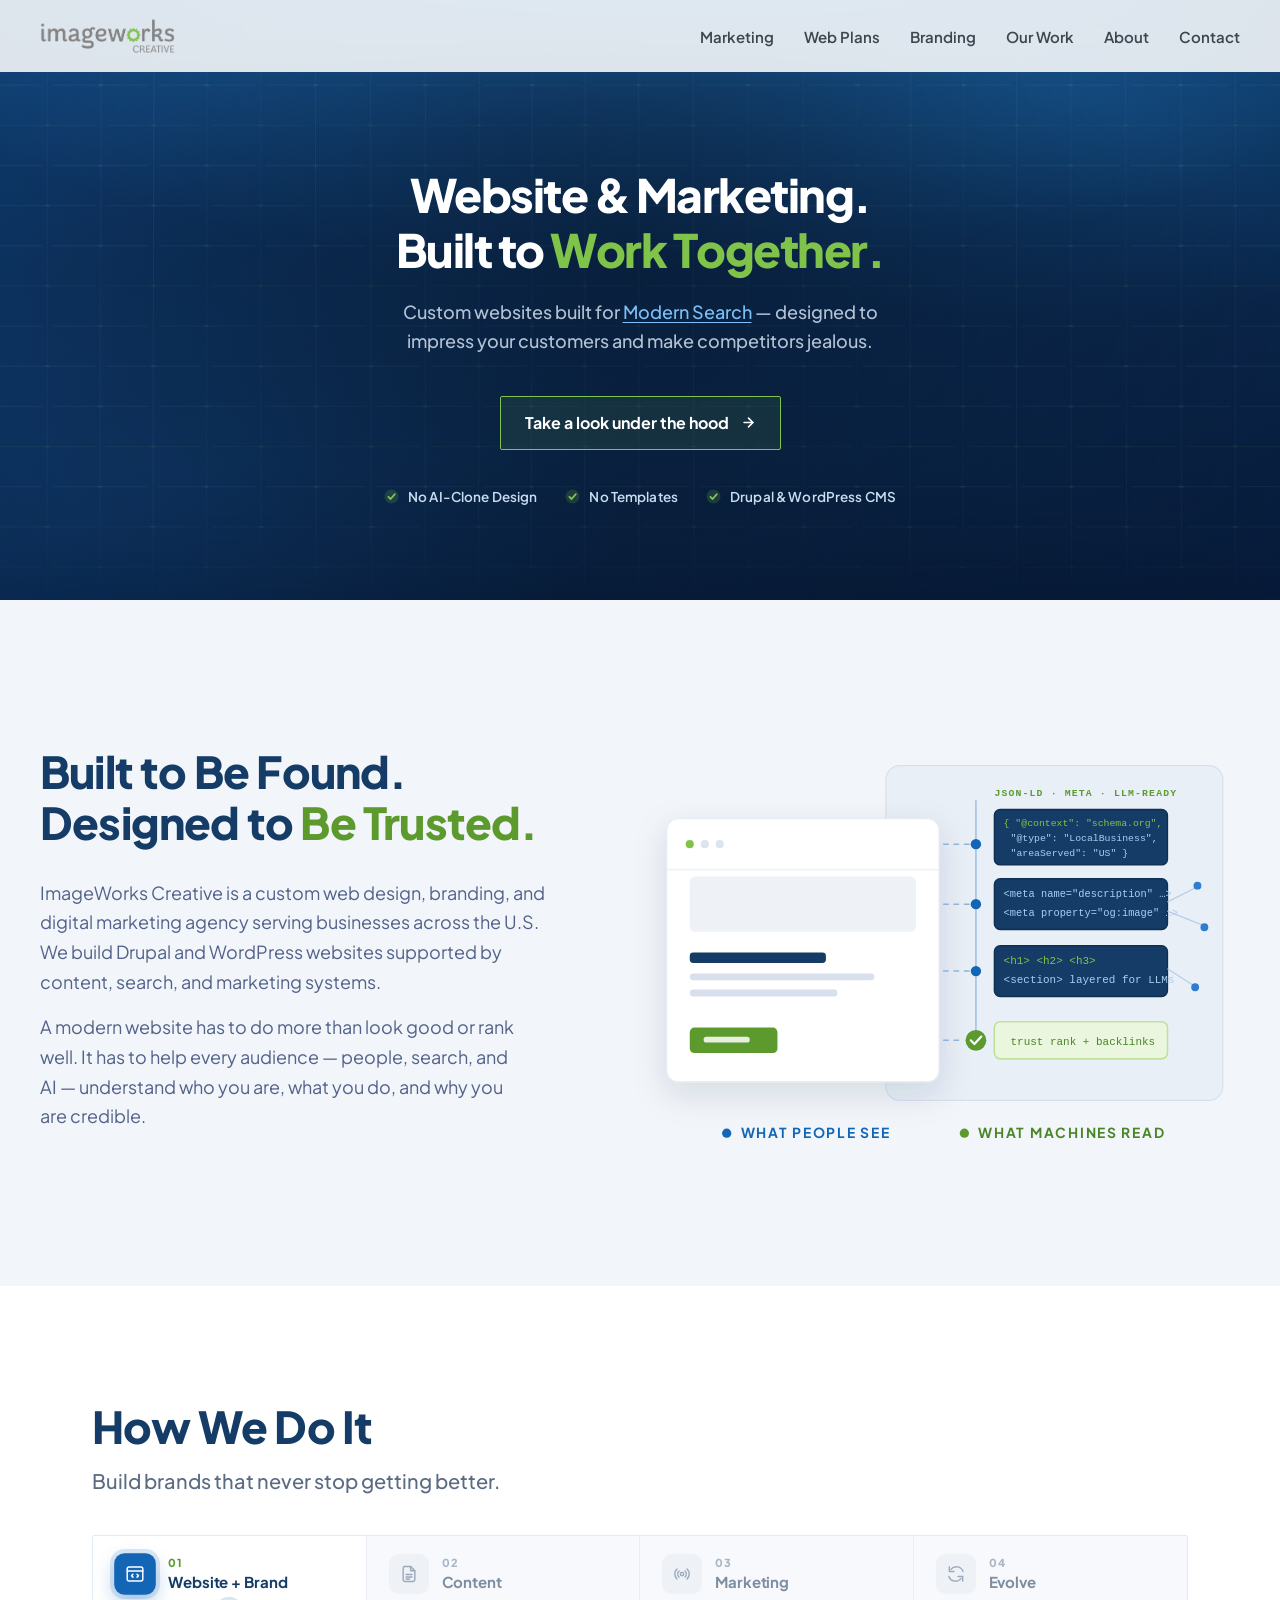
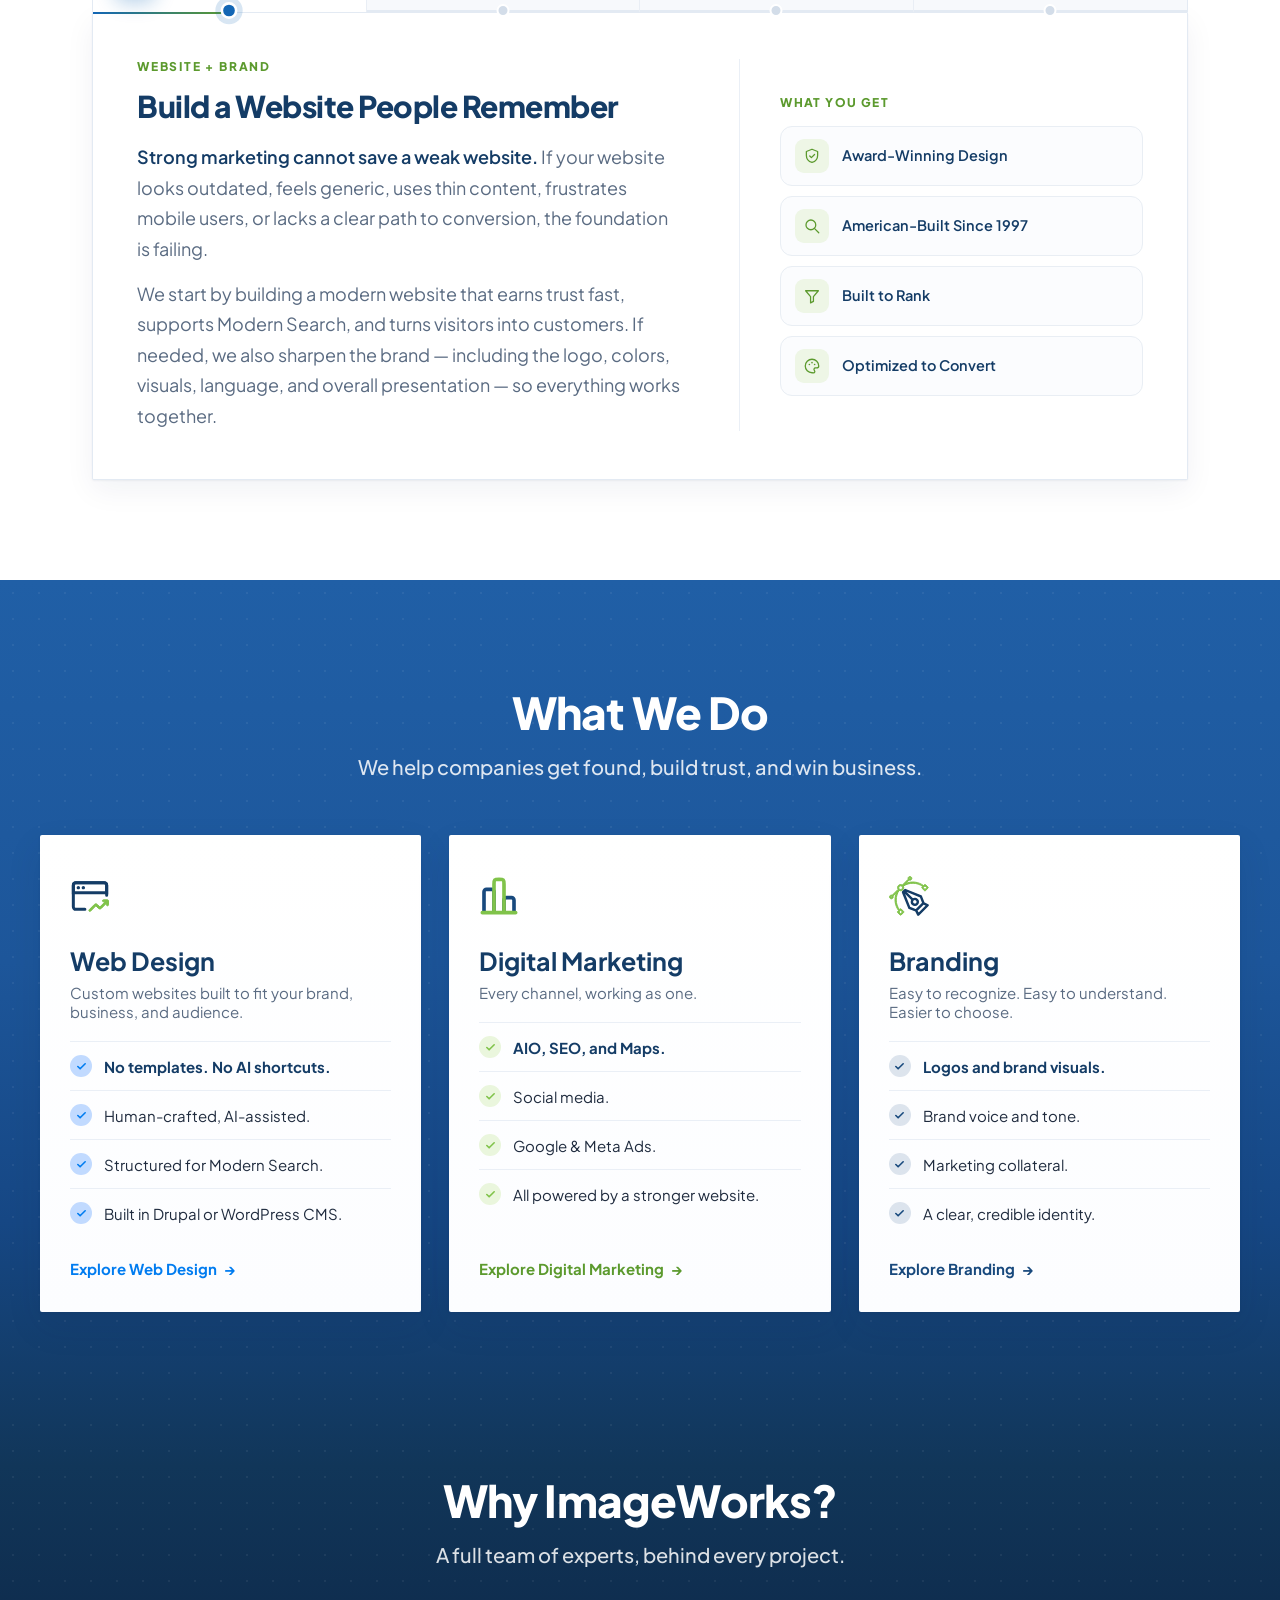
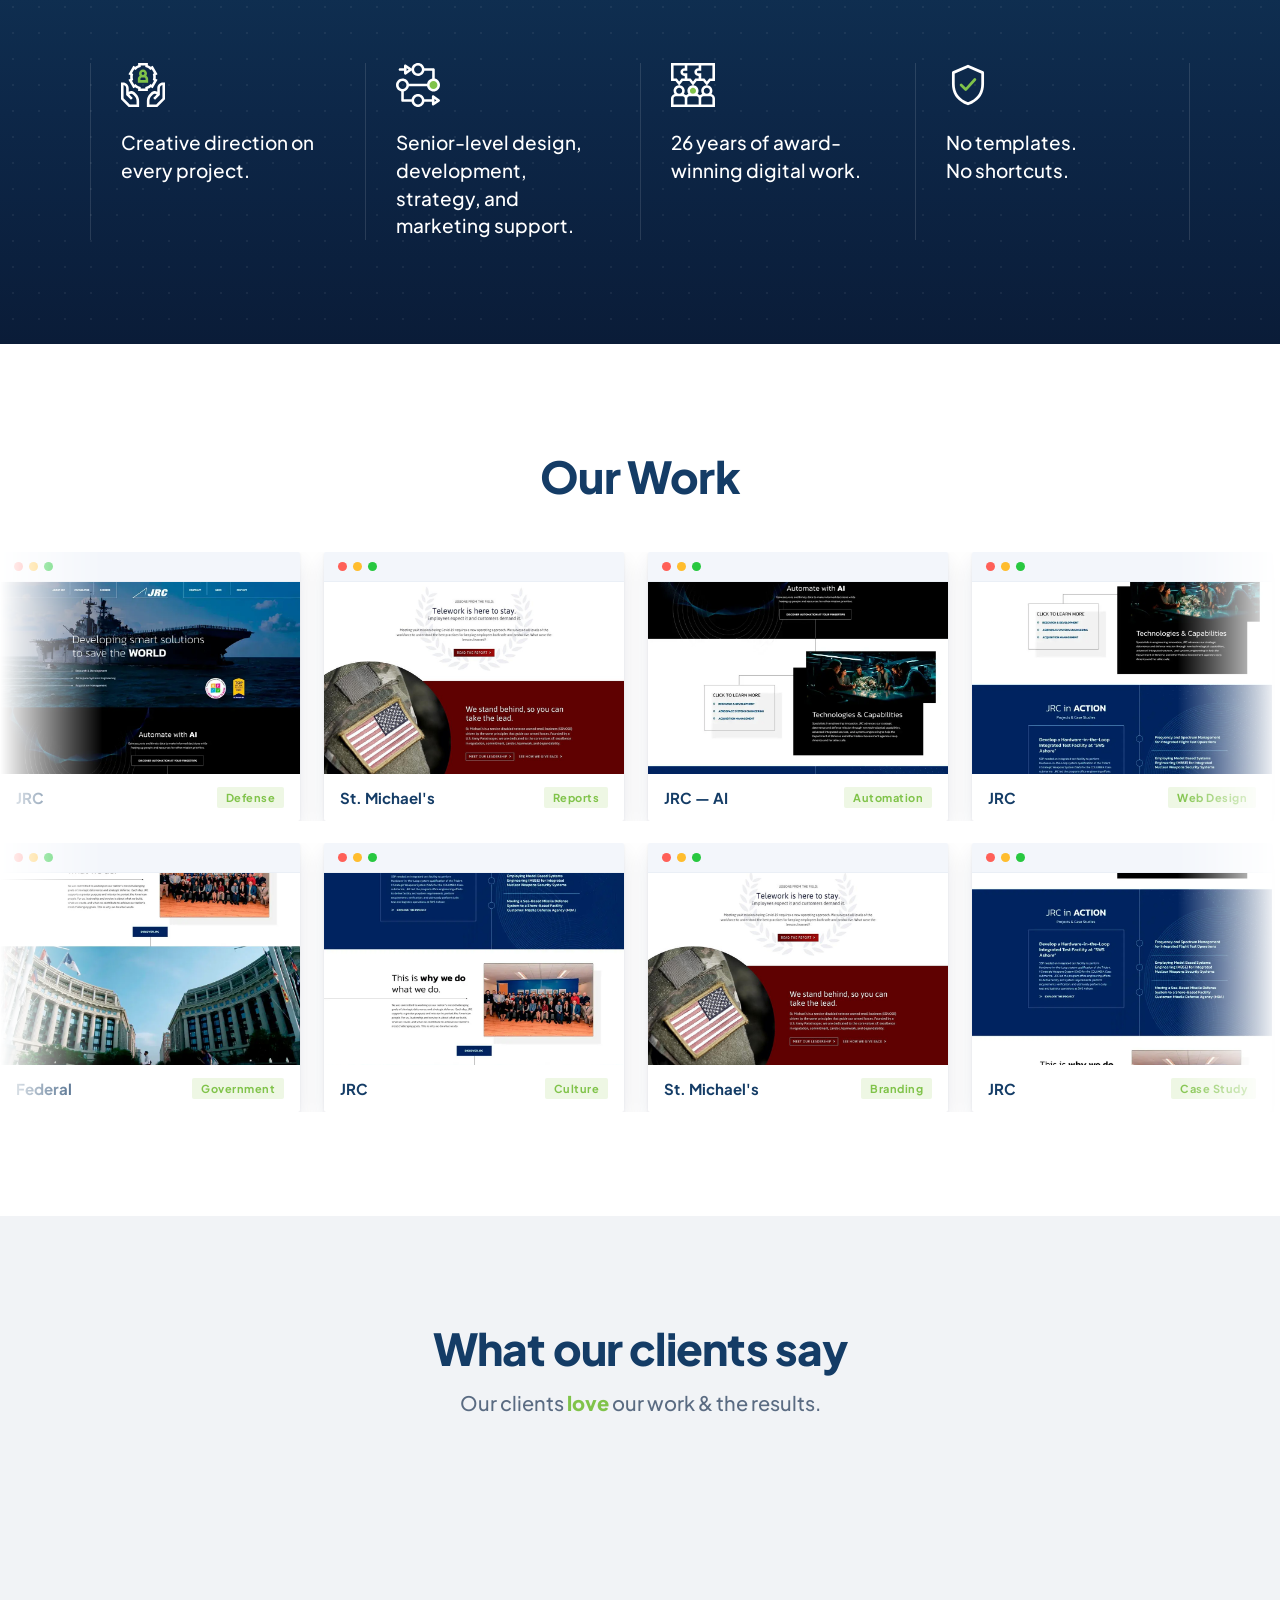
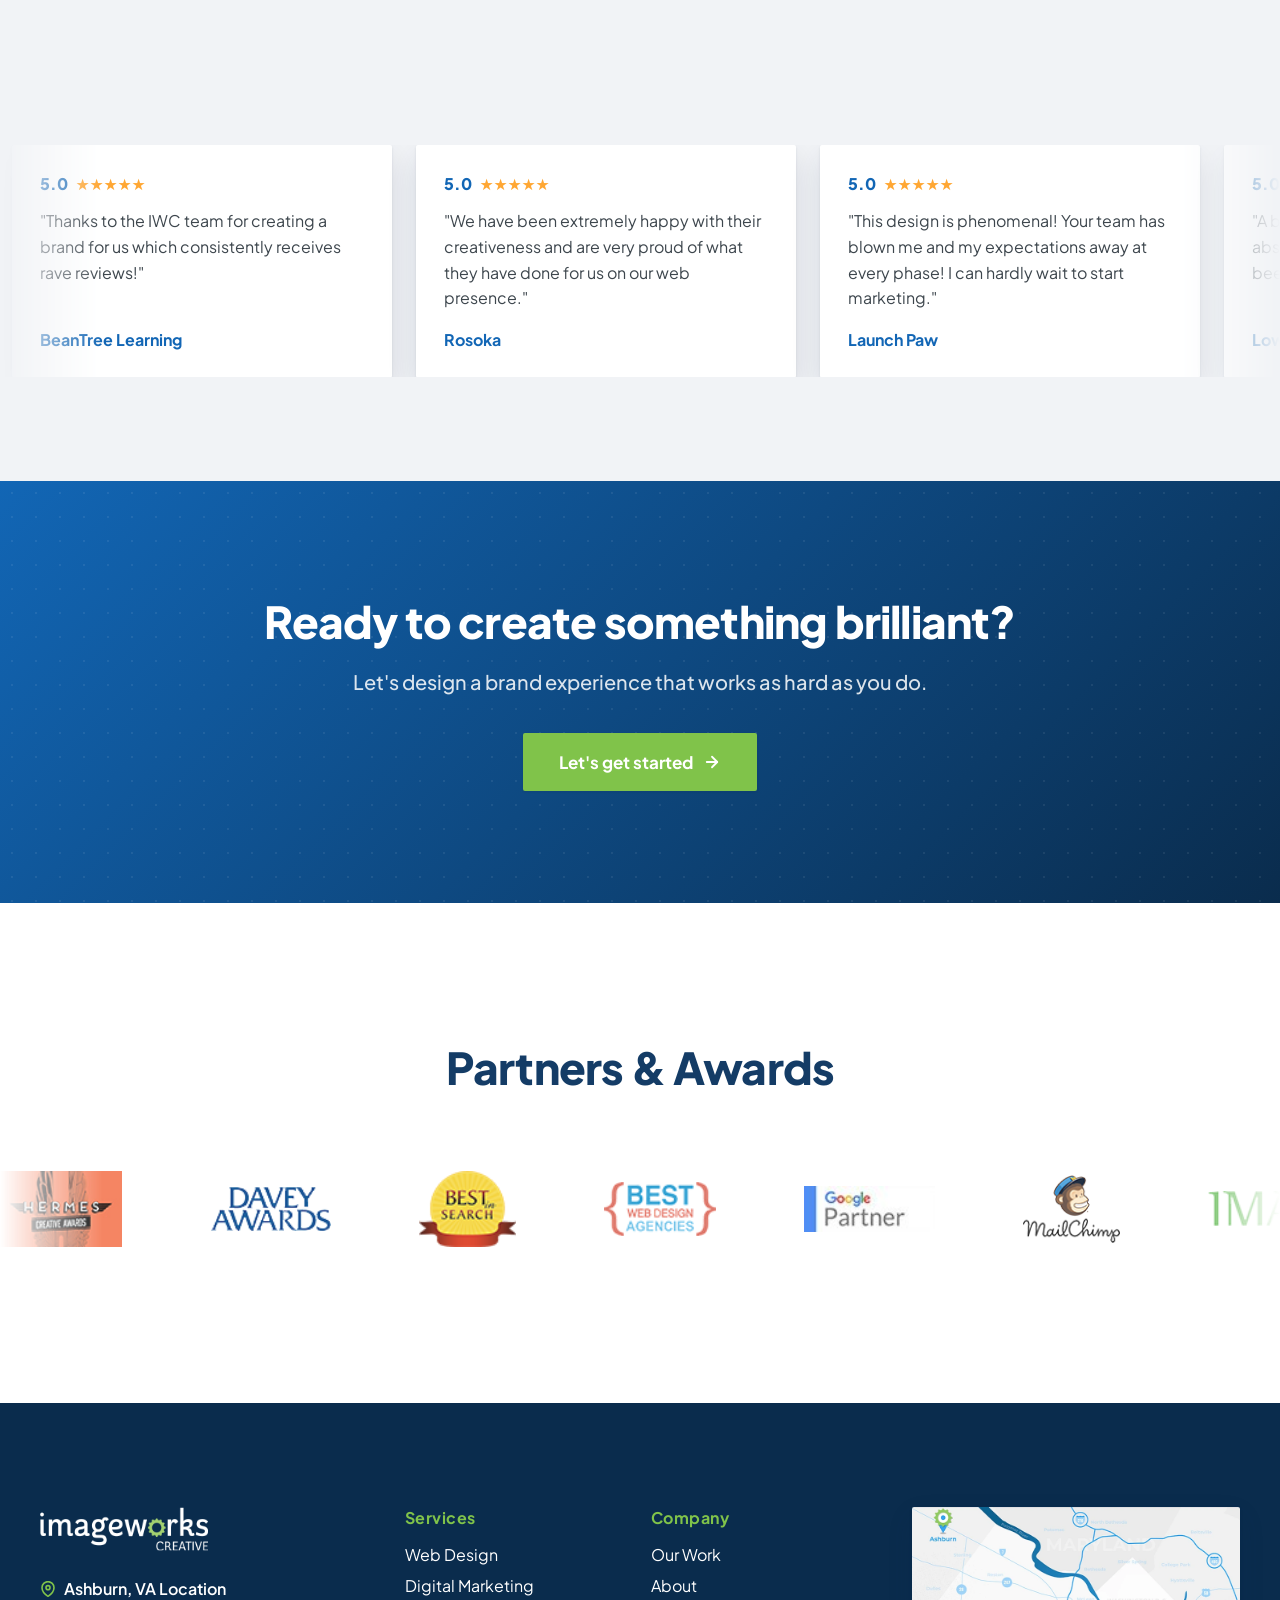
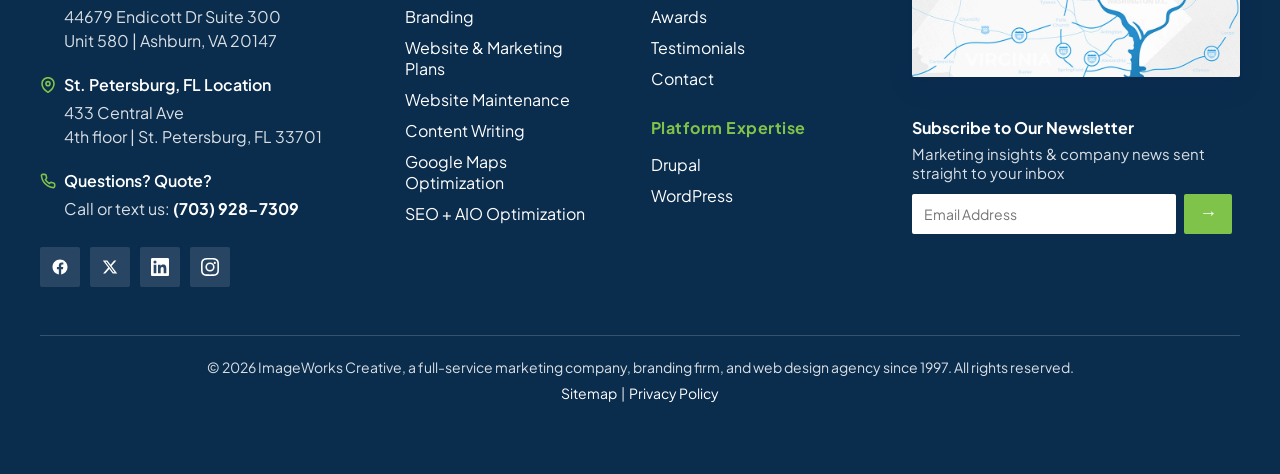
==== commit 83752e10: "Option 4: scale the whole read-twice graphic instead of squeezing it Reverts the last commit's appro" ====
--- a/index.html
+++ b/index.html
@@ -62,8 +62,8 @@
 
 <!-- ===================== INTRO STATEMENT (below hero) ===================== -->
 <section style="position:relative;background:#f2f5f9;padding:108px 40px 116px;overflow:hidden;">
-  <div class="iw-reveal" style="position:relative;max-width:1080px;margin:0 auto;">
-    <div class="iw-intro-grid" style="display:grid;grid-template-columns:1.05fr .95fr;gap:60px;align-items:center;">
+  <div class="iw-reveal" style="position:relative;max-width:1200px;margin:0 auto;">
+    <div class="iw-intro-grid" style="display:grid;grid-template-columns:1fr 1.12fr;gap:60px;align-items:center;">
       <div>
         <h2 style="margin:0 0 30px;text-align:left;font-size:44px;line-height:1.15;font-weight:800;letter-spacing:-.8px;color:#143c66;">Built to Be Found.<br>Designed to <span style="color:#5c9a2e;">Be Trusted.</span></h2>
         <p style="margin:0;font-size:18px;line-height:1.65;color:#52628a;text-wrap:pretty;max-width:520px;">ImageWorks Creative is a custom web design, branding, and digital marketing agency serving businesses across the U.S. We build Drupal and WordPress websites supported by content, search, and marketing systems.</p>
@@ -74,7 +74,7 @@
            each visible block with its structured counterpart — that pairing is
            the whole point, so nothing is drawn that doesn't serve it. -->
       <div class="iw-illus" style="display:flex;justify-content:center;align-self:center;">
-        <svg class="iw-sem" width="100%" viewBox="0 0 520 400" fill="none" xmlns="http://www.w3.org/2000/svg" style="max-width:520px;height:auto;display:block;overflow:visible;" role="img" aria-label="The same web page read two ways: on the left, the site as a person sees it; behind it, the same page as machines read it — structured blocks on a spine, with metadata attached above, entities branching off, and a verified trust mark at the end. Dashed lines pair each visible block with its structured counterpart.">
+        <svg class="iw-sem" width="100%" viewBox="0 0 520 400" fill="none" xmlns="http://www.w3.org/2000/svg" style="max-width:600px;height:auto;display:block;overflow:visible;" role="img" aria-label="The same web page read two ways: on the left, the site as a person sees it; behind it, the same page as machines read it — structured blocks on a spine, with metadata attached above, entities branching off, and a verified trust mark at the end. Dashed lines pair each visible block with its structured counterpart.">
           <defs>
             <filter id="iwSemCard" x="-30%" y="-30%" width="160%" height="180%">
               <feDropShadow dx="0" dy="10" stdDeviation="14" flood-color="#0d2748" flood-opacity="0.13"/>
@@ -92,32 +92,32 @@
 
 
           <!-- technical caption: signals the stack to non-technical readers -->
-          <text x="298" y="76" font-family="ui-monospace, 'SF Mono', Consolas, monospace" font-size="10.5" font-weight="700" letter-spacing="1" fill="#5c9a2e">JSON-LD &#183; META &#183; LLM-READY</text>
+          <text x="308" y="76" font-family="ui-monospace, 'SF Mono', Consolas, monospace" font-size="8.5" font-weight="700" letter-spacing="1" fill="#5c9a2e">JSON-LD &#183; META &#183; LLM-READY</text>
 
           <!-- the spine: the page's structure, top to bottom -->
           <line x1="292" y1="80" x2="292" y2="288" stroke="#a9c4e3" stroke-width="1.5"/>
 
           <!-- structured blocks — each one mirrors a block of the real page -->
           <g stroke="#0f2f52" stroke-width="1.2">
-            <rect x="298" y="88" width="186" height="48" rx="5" fill="#143c66"/>
-            <rect x="298" y="148" width="186" height="44" rx="5" fill="#143c66"/>
-            <rect x="298" y="206" width="186" height="44" rx="5" fill="#143c66"/>
+            <rect x="308" y="88" width="150" height="48" rx="5" fill="#143c66"/>
+            <rect x="308" y="148" width="150" height="44" rx="5" fill="#143c66"/>
+            <rect x="308" y="206" width="150" height="44" rx="5" fill="#143c66"/>
           </g>
           <g stroke="#bfe09b" stroke-width="1.2">
-            <rect x="298" y="272" width="186" height="32" rx="5" fill="#eaf6dd"/>
-          </g>
-          <g font-family="ui-monospace, 'SF Mono', Consolas, monospace" font-size="11">
-            <text x="306" y="102" fill="#80C34A" font-size="10">{ "@context": "schema.org",</text>
-            <text x="310" y="116" fill="#a8cef2" font-size="10">"@type": "ProfessionalService",</text>
-            <text x="310" y="130" fill="#a8cef2" font-size="10">"areaServed": "US" }</text>
-            <text x="306" y="164" fill="#a8cef2" font-size="10.5">&lt;meta name="description" &hellip;&gt;</text>
-            <text x="306" y="180" fill="#a8cef2" font-size="10.5">&lt;meta property="og:image" &hellip;&gt;</text>
-            <text x="306" y="222" fill="#80C34A">&lt;h1&gt; &lt;h2&gt; &lt;h3&gt;</text>
-            <text x="306" y="238" fill="#a8cef2">&lt;section&gt; layered for LLMs</text>
+            <rect x="308" y="272" width="150" height="32" rx="5" fill="#eaf6dd"/>
+          </g>
+          <g font-family="ui-monospace, 'SF Mono', Consolas, monospace" font-size="9.5">
+            <text x="316" y="102" fill="#80C34A" font-size="8.5">{ "@context": "schema.org",</text>
+            <text x="322" y="115" fill="#a8cef2" font-size="8.5">"@type": "LocalBusiness",</text>
+            <text x="322" y="128" fill="#a8cef2" font-size="8.5">"areaServed": "US" }</text>
+            <text x="316" y="164" fill="#a8cef2" font-size="9">&lt;meta name="description" &hellip;&gt;</text>
+            <text x="316" y="180" fill="#a8cef2" font-size="9">&lt;meta property="og:image" &hellip;&gt;</text>
+            <text x="316" y="222" fill="#80C34A">&lt;h1&gt; &lt;h2&gt; &lt;h3&gt;</text>
+            <text x="316" y="238" fill="#a8cef2">&lt;section&gt; layered for LLMs</text>
           </g>
           <!-- the trust block reads green: a credible, verified page -->
-          <rect x="298" y="272" width="186" height="32" rx="5" fill="#eaf6dd" stroke="#bfe09b" stroke-width="1.2"/>
-          <text x="310" y="292" font-family="ui-monospace, 'SF Mono', Consolas, monospace" font-size="11" fill="#4a8628">trust rank + backlinks</text>
+          <rect x="308" y="272" width="150" height="32" rx="5" fill="#eaf6dd" stroke="#bfe09b" stroke-width="1.2"/>
+          <text x="322" y="292" font-family="ui-monospace, 'SF Mono', Consolas, monospace" font-size="9.5" fill="#4a8628">trust rank + backlinks</text>
 
           <!-- spine nodes -->
           <g fill="#1266b5">
@@ -133,10 +133,10 @@
 
           <!-- entities lifted out of the content -->
           <g>
-            <path d="M484 168 L494 158 M484 176 L498 188 M484 226 L492 240" stroke="#b7cee6" stroke-width="1.1"/>
-            <circle cx="496" cy="156" r="3.4" fill="#2f7dd1"/>
-            <circle cx="500" cy="190" r="3.4" fill="#2f7dd1"/>
-            <circle cx="494" cy="242" r="3.4" fill="#2f7dd1"/>
+            <path d="M458 168 L482 156 M458 176 L488 188 M458 226 L480 240" stroke="#b7cee6" stroke-width="1.1"/>
+            <circle cx="484" cy="154" r="3.4" fill="#2f7dd1"/>
+            <circle cx="490" cy="190" r="3.4" fill="#2f7dd1"/>
+            <circle cx="482" cy="242" r="3.4" fill="#2f7dd1"/>
           </g>
 
           <!-- ---------- the page itself, in front ---------- -->
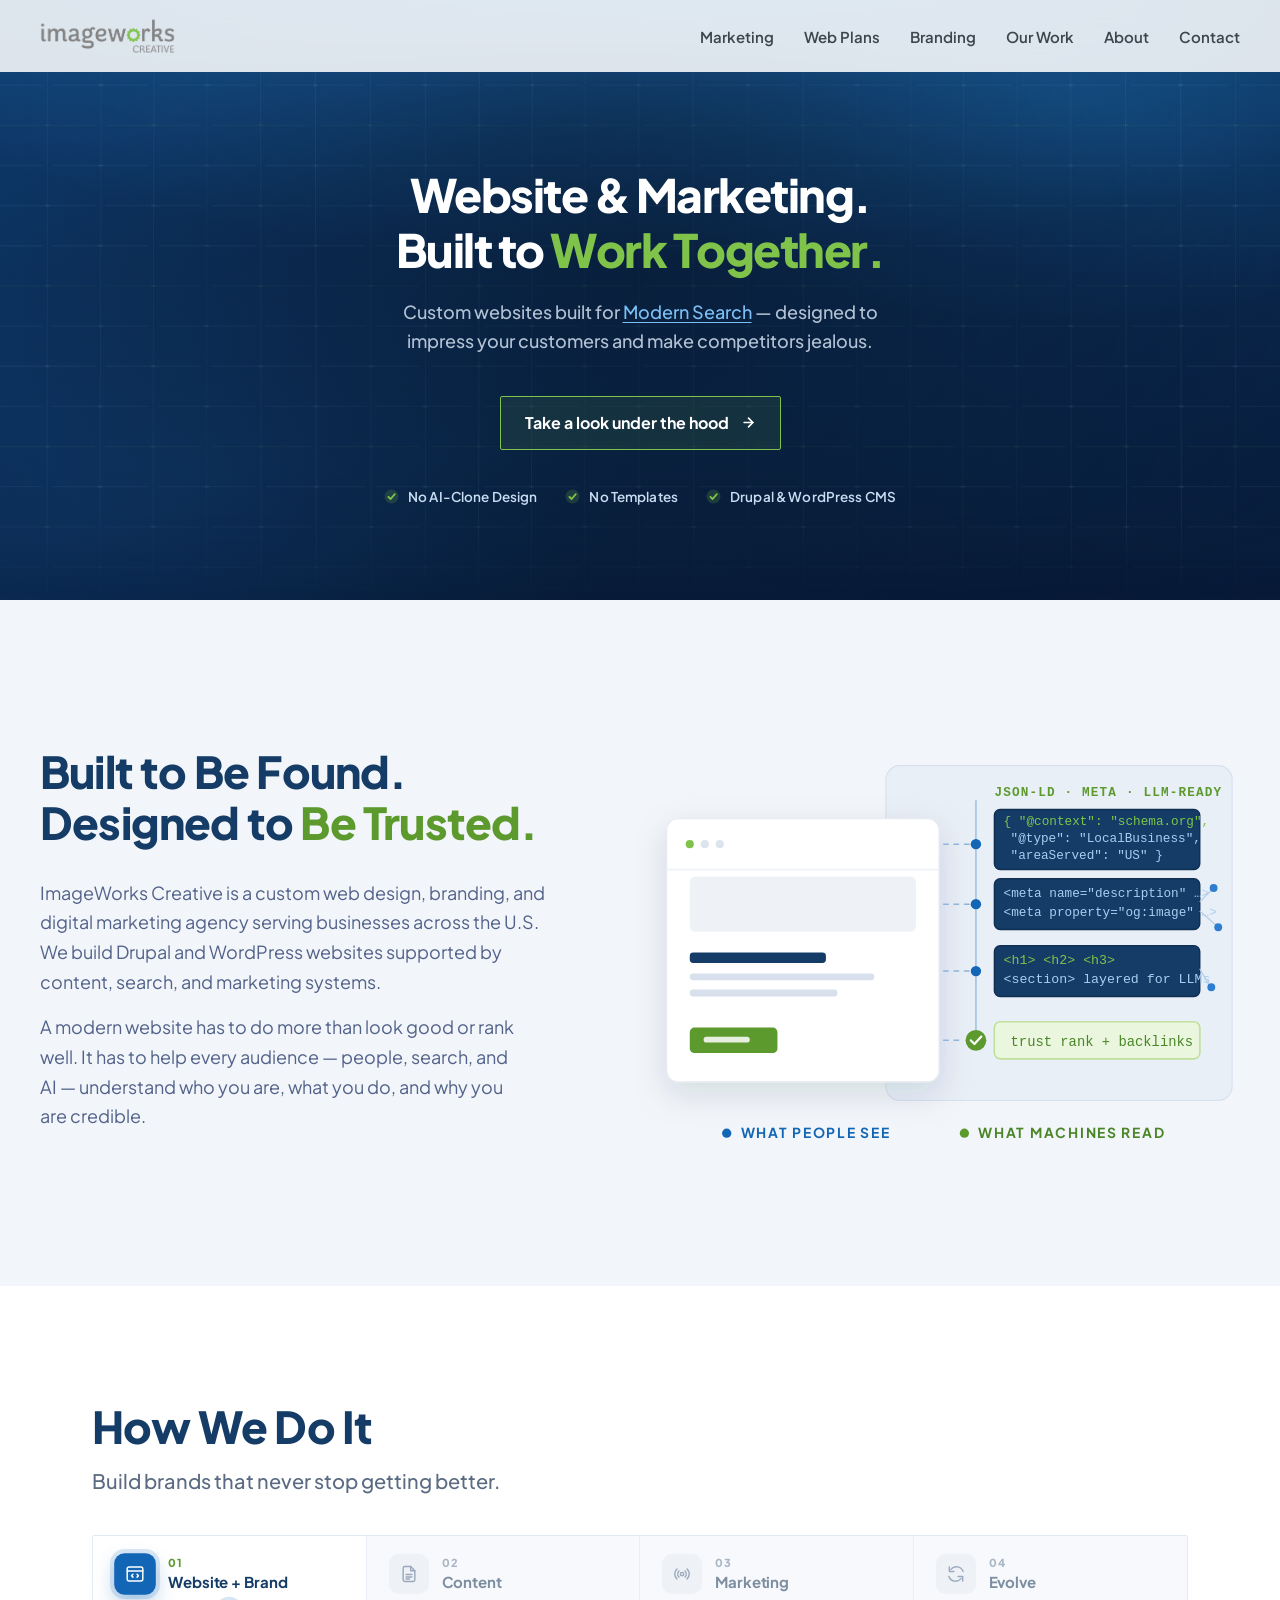
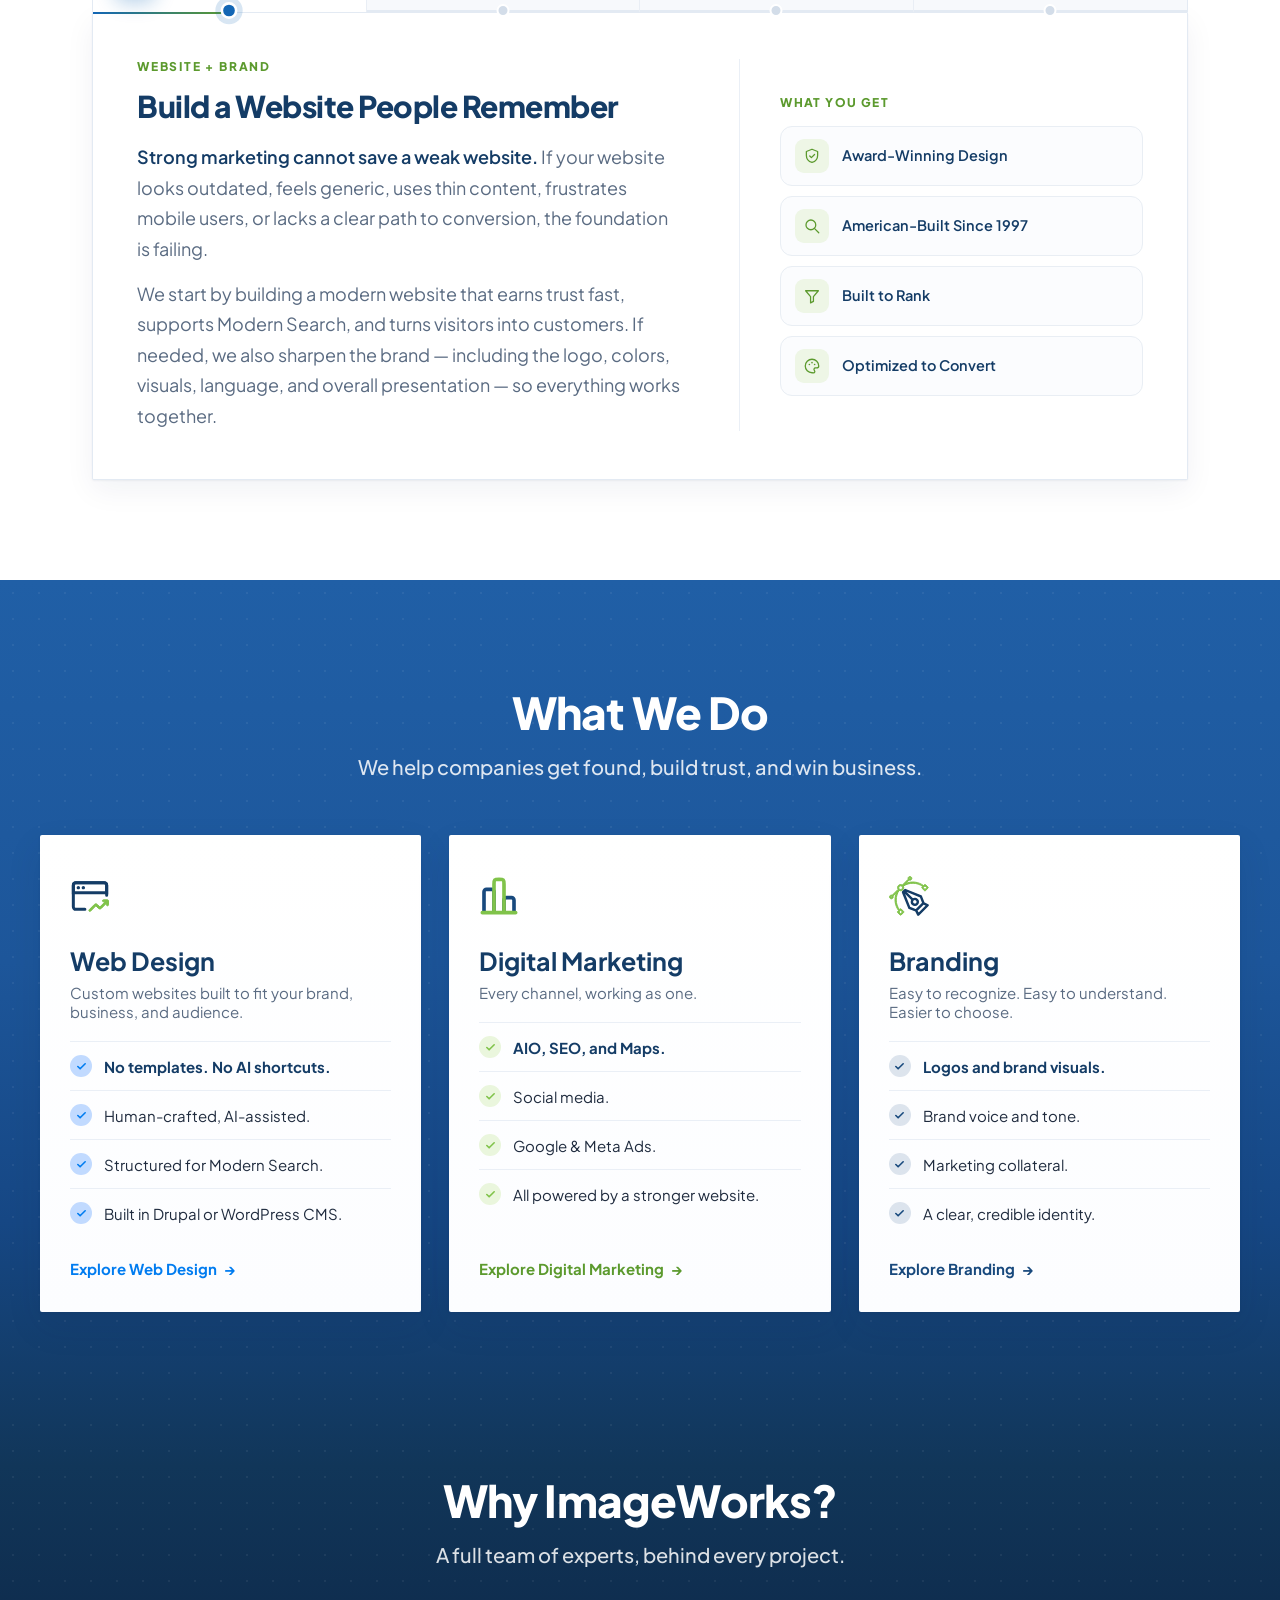
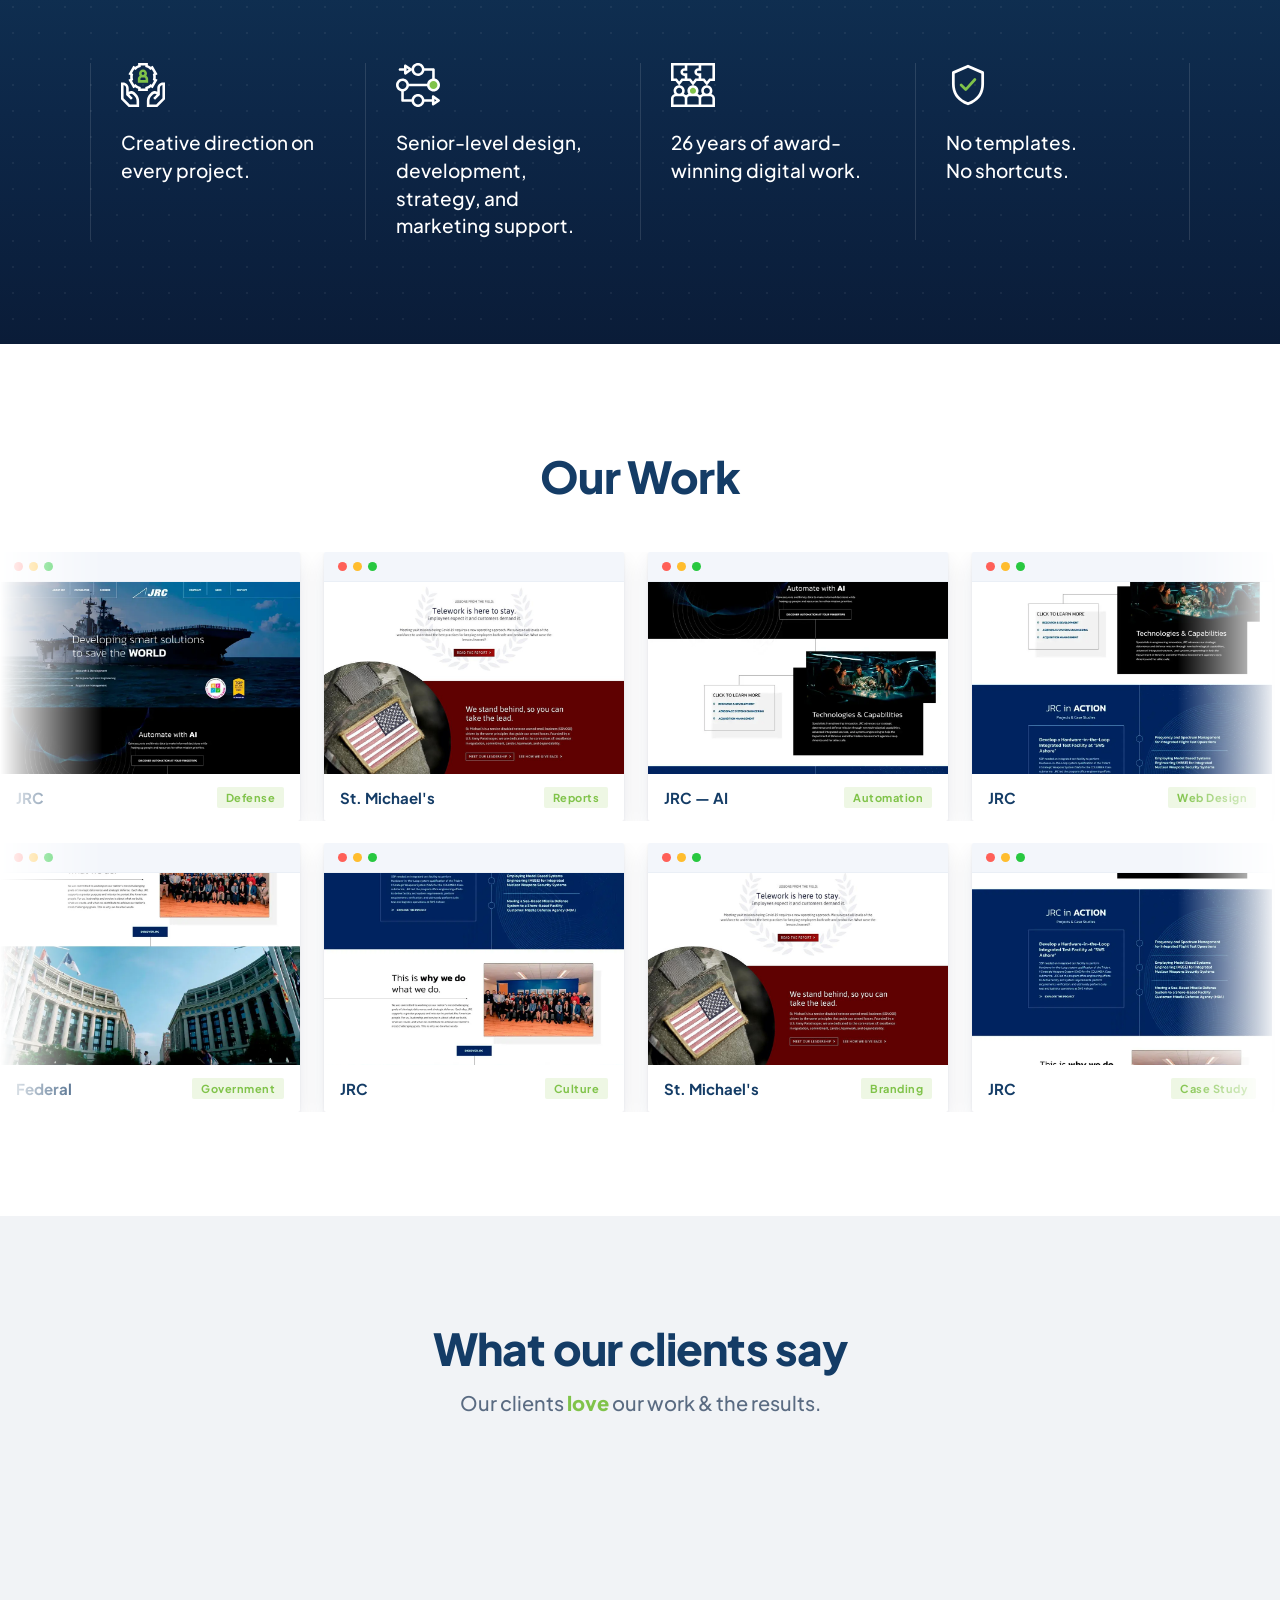
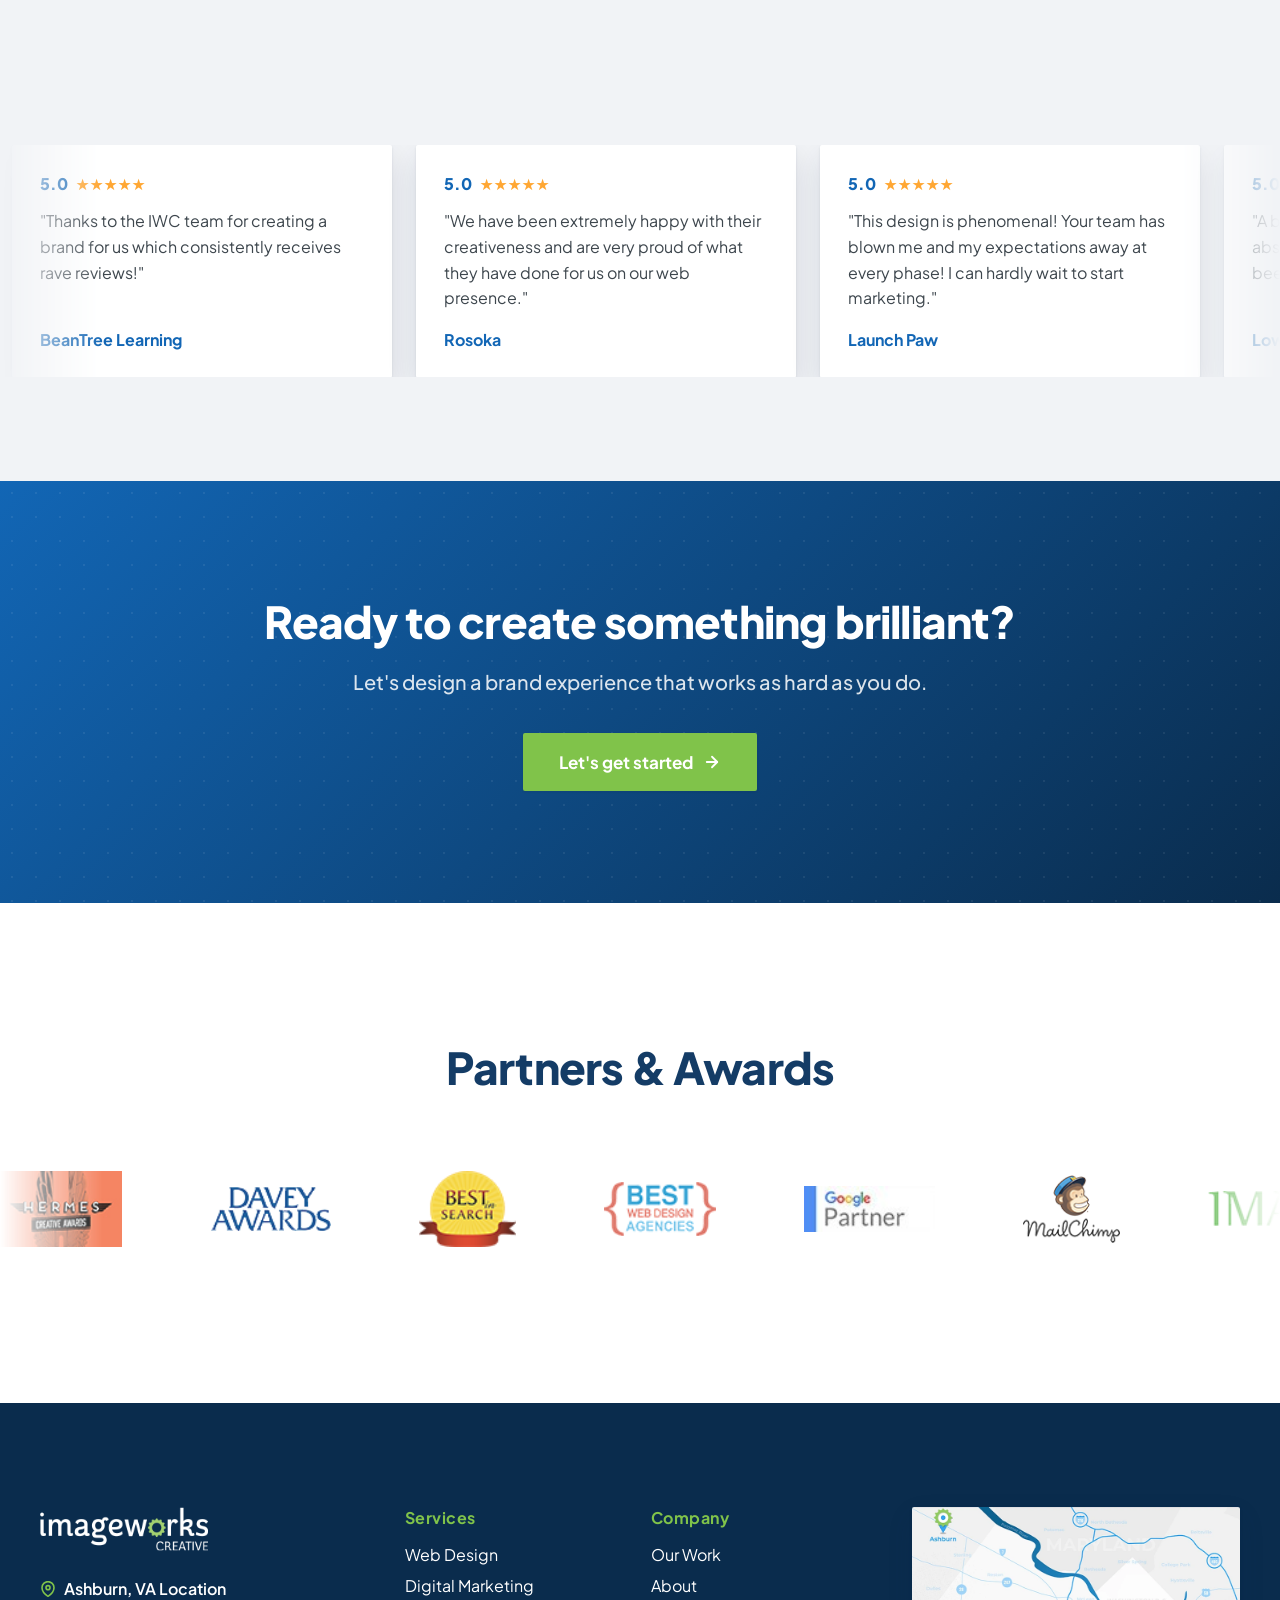
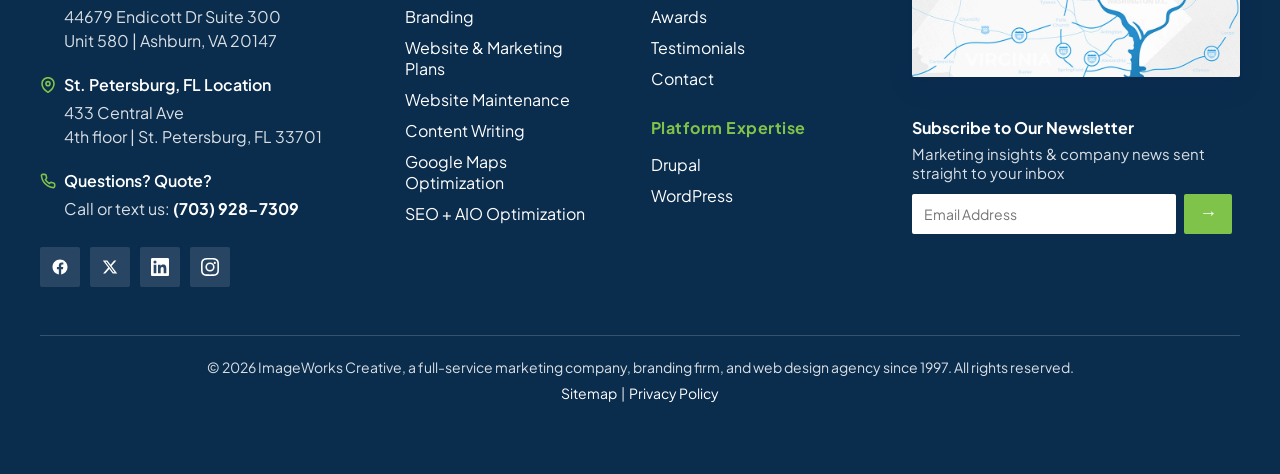
==== commit 4c508662: "Option 4: stretch the code blocks so the type can grow again On top of the 1.15 scale, the blue bloc" ====
--- a/index.html
+++ b/index.html
@@ -87,37 +87,37 @@
           <!-- ---------- the machine layer, standing behind ---------- -->
           <!-- the machine-read panel: top and right eased out a touch so the caption
                and the JSON blocks aren't jammed against the edge (left/bottom fixed) -->
-          <rect x="214" y="50" width="292" height="290" rx="12" fill="#e9eff7" stroke="#d7e1ee" stroke-width="1"/>
+          <rect x="214" y="50" width="300" height="290" rx="12" fill="#e9eff7" stroke="#d7e1ee" stroke-width="1"/>
 
 
 
           <!-- technical caption: signals the stack to non-technical readers -->
-          <text x="308" y="76" font-family="ui-monospace, 'SF Mono', Consolas, monospace" font-size="8.5" font-weight="700" letter-spacing="1" fill="#5c9a2e">JSON-LD &#183; META &#183; LLM-READY</text>
+          <text x="308" y="76" font-family="ui-monospace, 'SF Mono', Consolas, monospace" font-size="11" font-weight="700" letter-spacing="1" fill="#5c9a2e">JSON-LD &#183; META &#183; LLM-READY</text>
 
           <!-- the spine: the page's structure, top to bottom -->
           <line x1="292" y1="80" x2="292" y2="288" stroke="#a9c4e3" stroke-width="1.5"/>
 
           <!-- structured blocks — each one mirrors a block of the real page -->
           <g stroke="#0f2f52" stroke-width="1.2">
-            <rect x="308" y="88" width="150" height="48" rx="5" fill="#143c66"/>
-            <rect x="308" y="148" width="150" height="44" rx="5" fill="#143c66"/>
-            <rect x="308" y="206" width="150" height="44" rx="5" fill="#143c66"/>
+            <rect x="308" y="88" width="178" height="52" rx="5" fill="#143c66"/>
+            <rect x="308" y="148" width="178" height="44" rx="5" fill="#143c66"/>
+            <rect x="308" y="206" width="178" height="44" rx="5" fill="#143c66"/>
           </g>
           <g stroke="#bfe09b" stroke-width="1.2">
-            <rect x="308" y="272" width="150" height="32" rx="5" fill="#eaf6dd"/>
-          </g>
-          <g font-family="ui-monospace, 'SF Mono', Consolas, monospace" font-size="9.5">
-            <text x="316" y="102" fill="#80C34A" font-size="8.5">{ "@context": "schema.org",</text>
-            <text x="322" y="115" fill="#a8cef2" font-size="8.5">"@type": "LocalBusiness",</text>
-            <text x="322" y="128" fill="#a8cef2" font-size="8.5">"areaServed": "US" }</text>
-            <text x="316" y="164" fill="#a8cef2" font-size="9">&lt;meta name="description" &hellip;&gt;</text>
-            <text x="316" y="180" fill="#a8cef2" font-size="9">&lt;meta property="og:image" &hellip;&gt;</text>
+            <rect x="308" y="272" width="178" height="32" rx="5" fill="#eaf6dd"/>
+          </g>
+          <g font-family="ui-monospace, 'SF Mono', Consolas, monospace" font-size="11.5">
+            <text x="316" y="101" fill="#80C34A" font-size="11">{ "@context": "schema.org",</text>
+            <text x="322" y="116" fill="#a8cef2" font-size="11">"@type": "LocalBusiness",</text>
+            <text x="322" y="131" fill="#a8cef2" font-size="11">"areaServed": "US" }</text>
+            <text x="316" y="164" fill="#a8cef2" font-size="11">&lt;meta name="description" &hellip;&gt;</text>
+            <text x="316" y="180" fill="#a8cef2" font-size="11">&lt;meta property="og:image" &hellip;&gt;</text>
             <text x="316" y="222" fill="#80C34A">&lt;h1&gt; &lt;h2&gt; &lt;h3&gt;</text>
             <text x="316" y="238" fill="#a8cef2">&lt;section&gt; layered for LLMs</text>
           </g>
           <!-- the trust block reads green: a credible, verified page -->
-          <rect x="308" y="272" width="150" height="32" rx="5" fill="#eaf6dd" stroke="#bfe09b" stroke-width="1.2"/>
-          <text x="322" y="292" font-family="ui-monospace, 'SF Mono', Consolas, monospace" font-size="9.5" fill="#4a8628">trust rank + backlinks</text>
+          <rect x="308" y="272" width="178" height="32" rx="5" fill="#eaf6dd" stroke="#bfe09b" stroke-width="1.2"/>
+          <text x="322" y="293" font-family="ui-monospace, 'SF Mono', Consolas, monospace" font-size="12" fill="#4a8628">trust rank + backlinks</text>
 
           <!-- spine nodes -->
           <g fill="#1266b5">
@@ -133,10 +133,10 @@
 
           <!-- entities lifted out of the content -->
           <g>
-            <path d="M458 168 L482 156 M458 176 L488 188 M458 226 L480 240" stroke="#b7cee6" stroke-width="1.1"/>
-            <circle cx="484" cy="154" r="3.4" fill="#2f7dd1"/>
-            <circle cx="490" cy="190" r="3.4" fill="#2f7dd1"/>
-            <circle cx="482" cy="242" r="3.4" fill="#2f7dd1"/>
+            <path d="M486 168 L496 158 M486 176 L500 188 M486 226 L494 240" stroke="#b7cee6" stroke-width="1.1"/>
+            <circle cx="498" cy="156" r="3.4" fill="#2f7dd1"/>
+            <circle cx="502" cy="190" r="3.4" fill="#2f7dd1"/>
+            <circle cx="496" cy="242" r="3.4" fill="#2f7dd1"/>
           </g>
 
           <!-- ---------- the page itself, in front ---------- -->
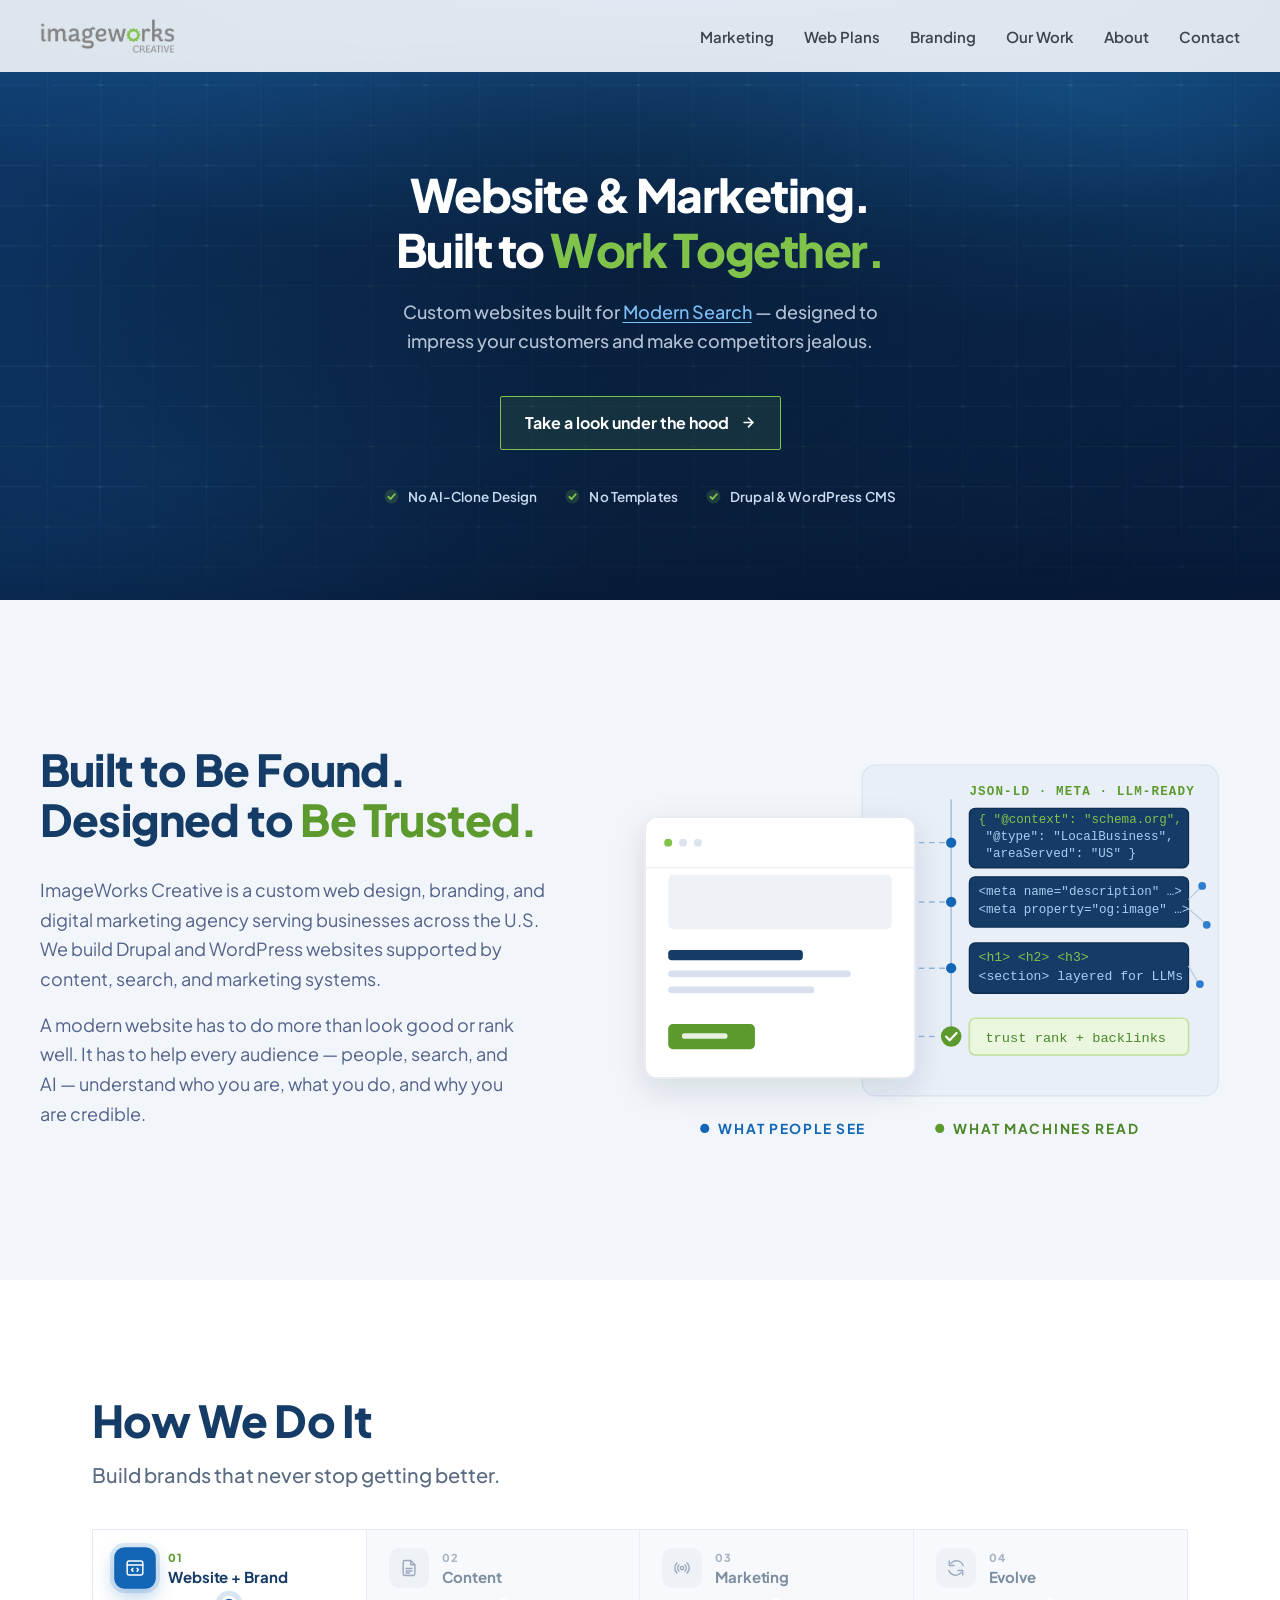
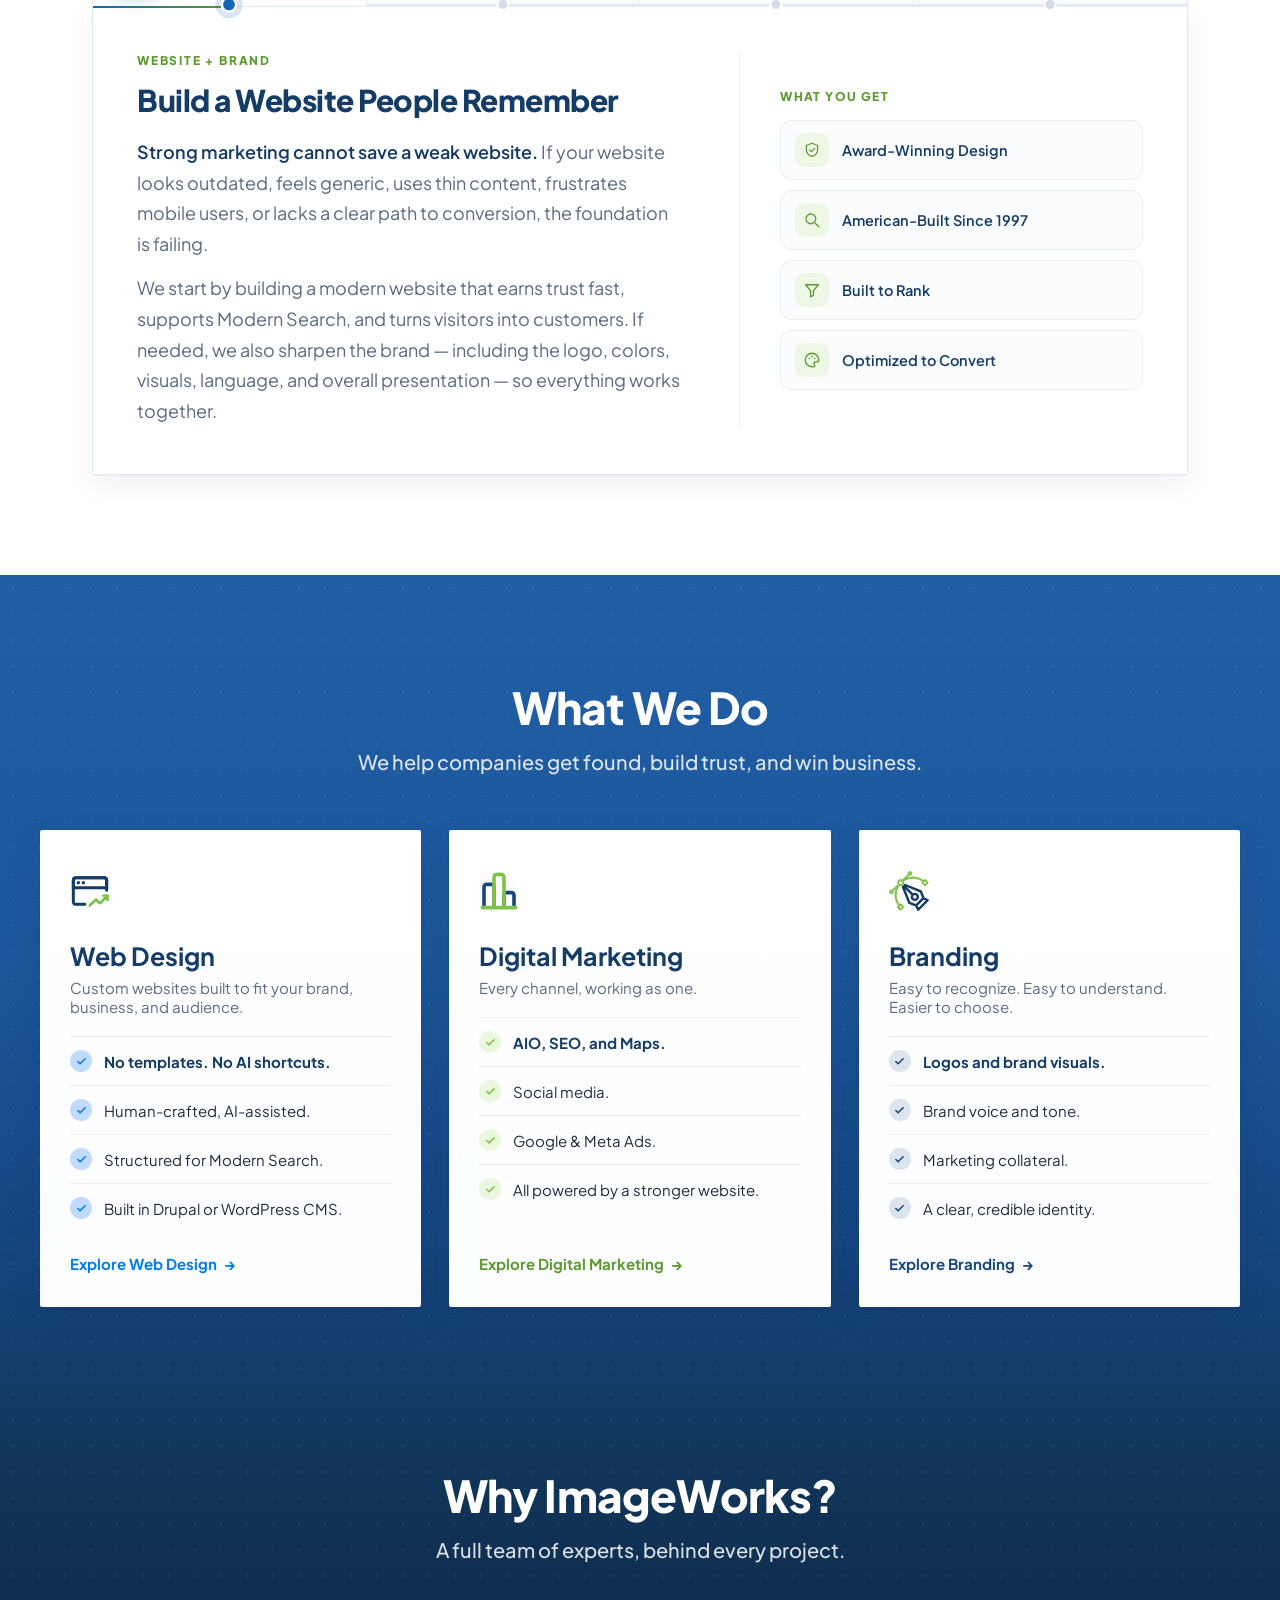
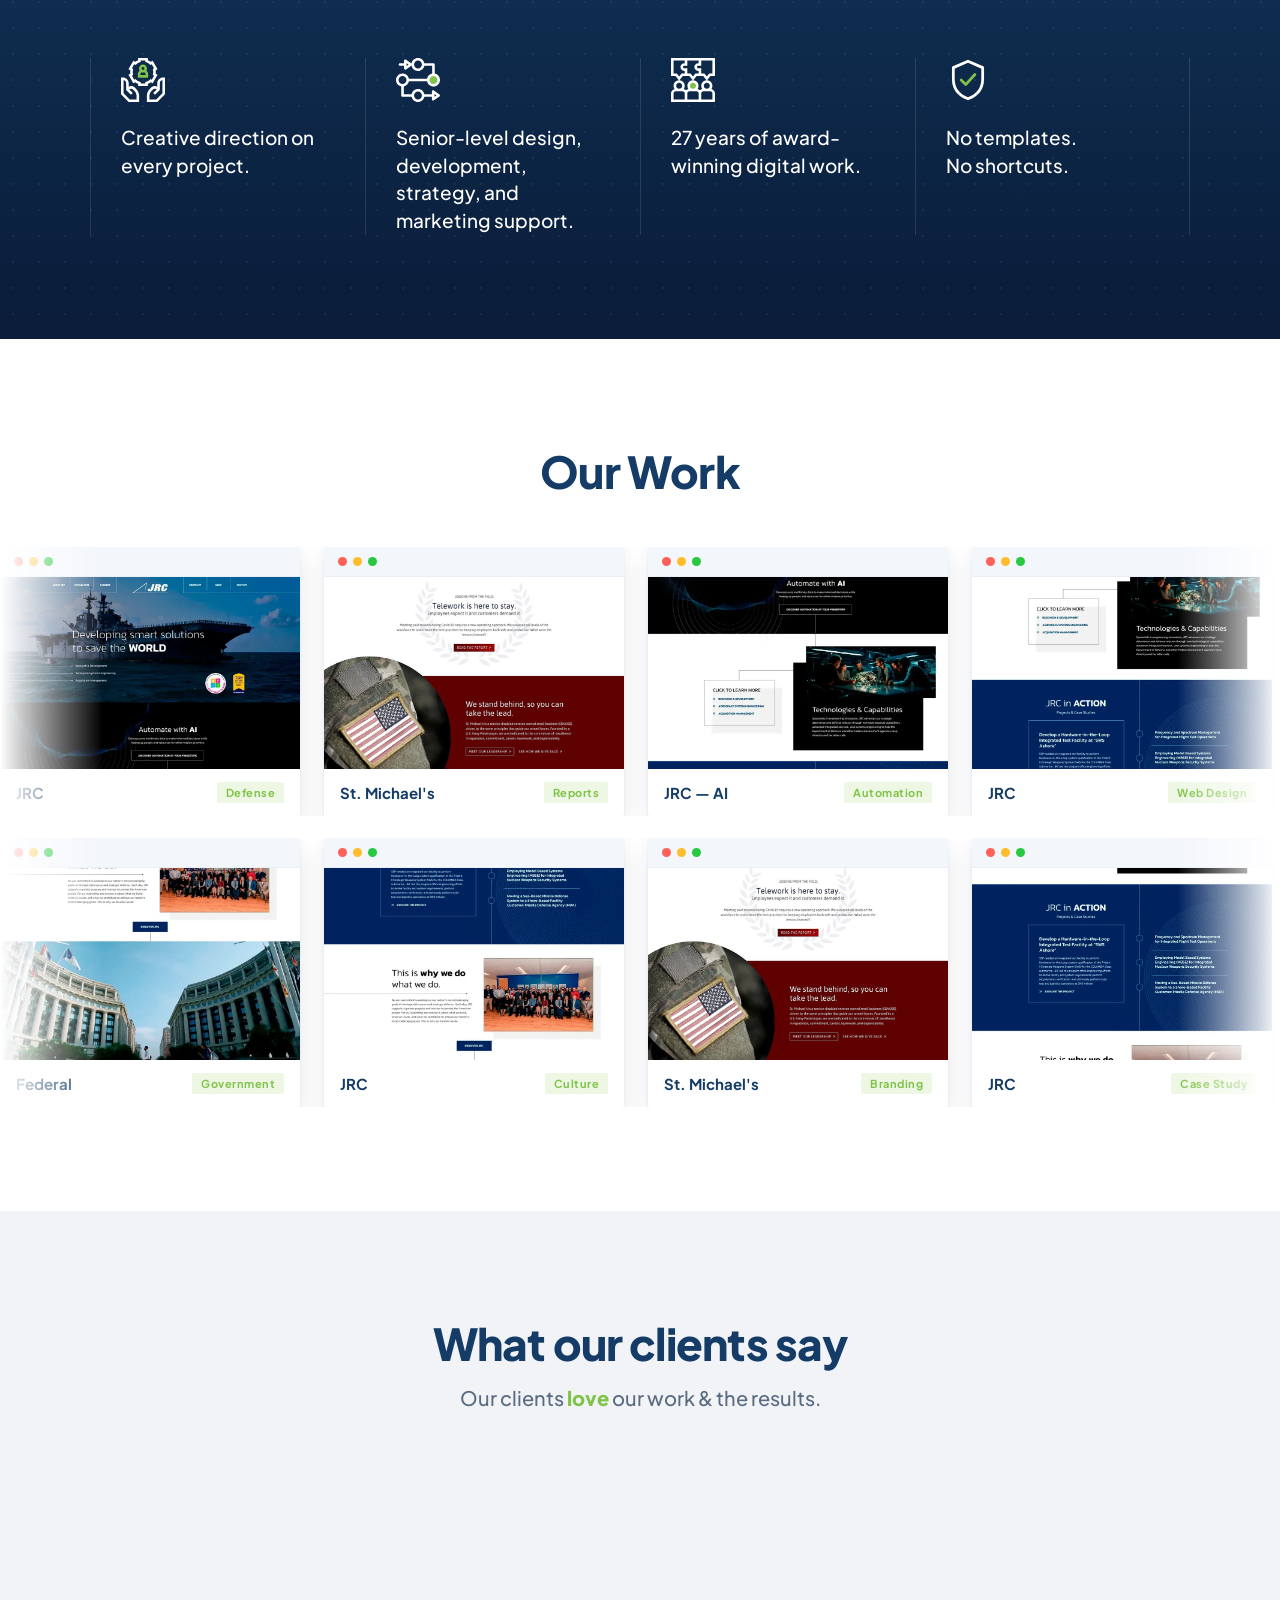
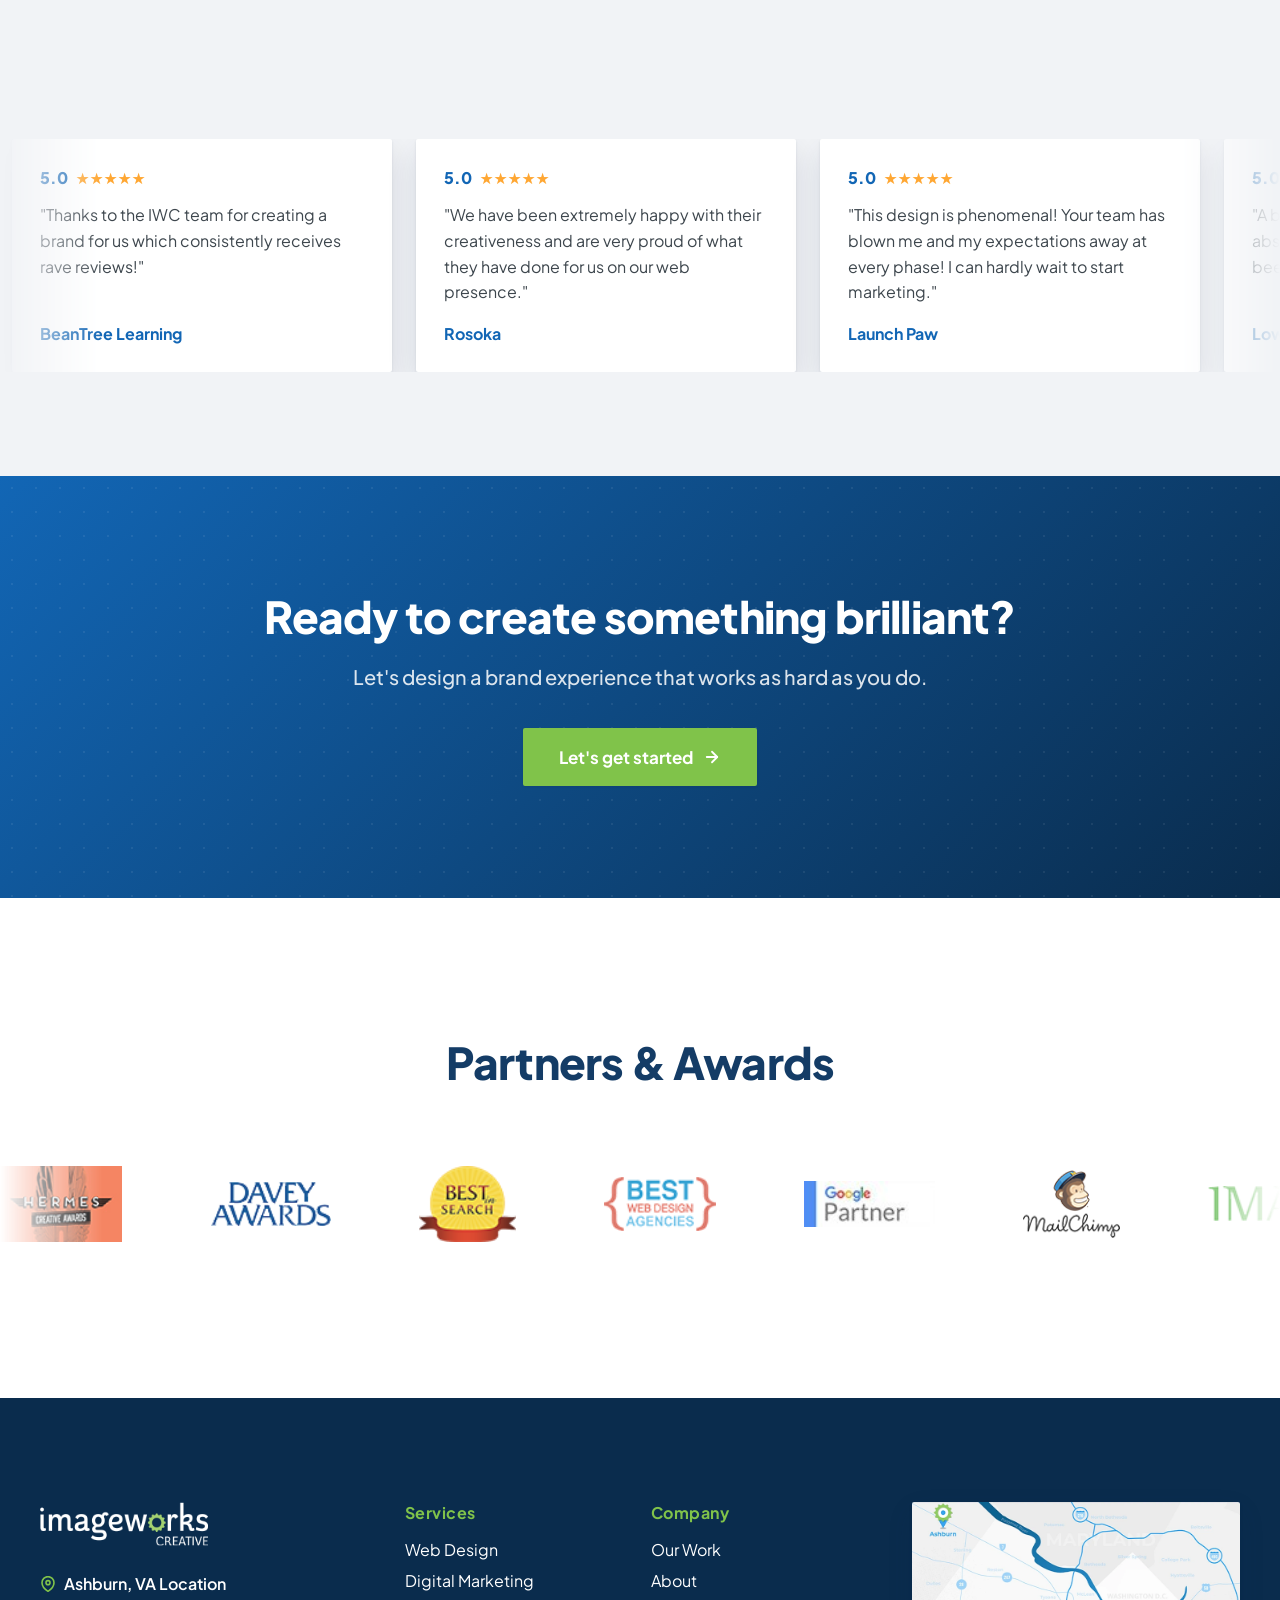
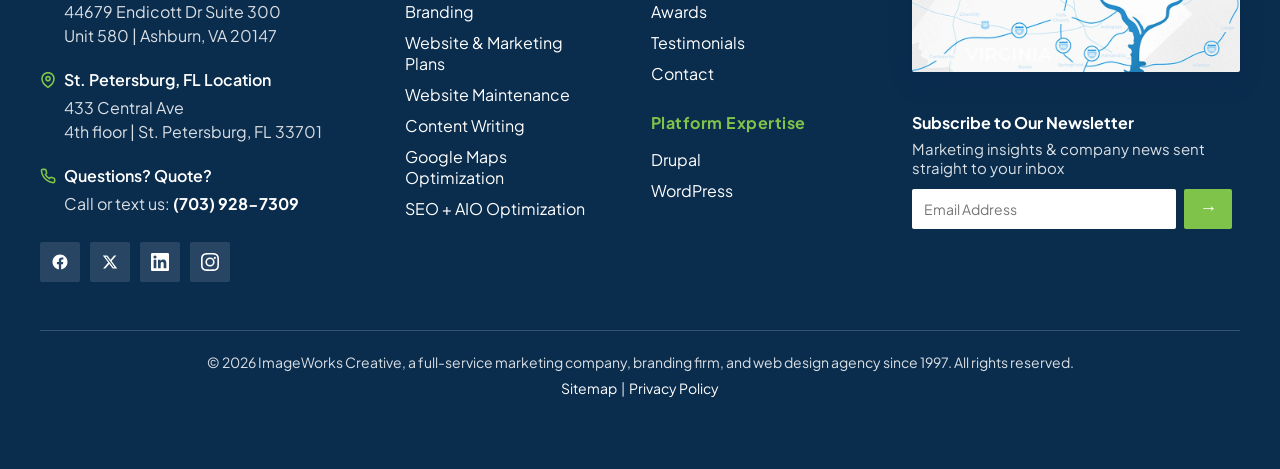
==== commit a1401126: "Option 4: give the code blocks room on the right The longest line ended at 485 in a block closing at" ====
--- a/index.html
+++ b/index.html
@@ -62,8 +62,8 @@
 
 <!-- ===================== INTRO STATEMENT (below hero) ===================== -->
 <section style="position:relative;background:#f2f5f9;padding:108px 40px 116px;overflow:hidden;">
-  <div class="iw-reveal" style="position:relative;max-width:1200px;margin:0 auto;">
-    <div class="iw-intro-grid" style="display:grid;grid-template-columns:1fr 1.12fr;gap:60px;align-items:center;">
+  <div class="iw-reveal" style="position:relative;max-width:1240px;margin:0 auto;">
+    <div class="iw-intro-grid" style="display:grid;grid-template-columns:1fr 1.2fr;gap:60px;align-items:center;">
       <div>
         <h2 style="margin:0 0 30px;text-align:left;font-size:44px;line-height:1.15;font-weight:800;letter-spacing:-.8px;color:#143c66;">Built to Be Found.<br>Designed to <span style="color:#5c9a2e;">Be Trusted.</span></h2>
         <p style="margin:0;font-size:18px;line-height:1.65;color:#52628a;text-wrap:pretty;max-width:520px;">ImageWorks Creative is a custom web design, branding, and digital marketing agency serving businesses across the U.S. We build Drupal and WordPress websites supported by content, search, and marketing systems.</p>
@@ -74,7 +74,7 @@
            each visible block with its structured counterpart — that pairing is
            the whole point, so nothing is drawn that doesn't serve it. -->
       <div class="iw-illus" style="display:flex;justify-content:center;align-self:center;">
-        <svg class="iw-sem" width="100%" viewBox="0 0 520 400" fill="none" xmlns="http://www.w3.org/2000/svg" style="max-width:600px;height:auto;display:block;overflow:visible;" role="img" aria-label="The same web page read two ways: on the left, the site as a person sees it; behind it, the same page as machines read it — structured blocks on a spine, with metadata attached above, entities branching off, and a verified trust mark at the end. Dashed lines pair each visible block with its structured counterpart.">
+        <svg class="iw-sem" width="100%" viewBox="0 0 545 400" fill="none" xmlns="http://www.w3.org/2000/svg" style="max-width:640px;height:auto;display:block;overflow:visible;" role="img" aria-label="The same web page read two ways: on the left, the site as a person sees it; behind it, the same page as machines read it — structured blocks on a spine, with metadata attached above, entities branching off, and a verified trust mark at the end. Dashed lines pair each visible block with its structured counterpart.">
           <defs>
             <filter id="iwSemCard" x="-30%" y="-30%" width="160%" height="180%">
               <feDropShadow dx="0" dy="10" stdDeviation="14" flood-color="#0d2748" flood-opacity="0.13"/>
@@ -87,7 +87,7 @@
           <!-- ---------- the machine layer, standing behind ---------- -->
           <!-- the machine-read panel: top and right eased out a touch so the caption
                and the JSON blocks aren't jammed against the edge (left/bottom fixed) -->
-          <rect x="214" y="50" width="300" height="290" rx="12" fill="#e9eff7" stroke="#d7e1ee" stroke-width="1"/>
+          <rect x="214" y="50" width="312" height="290" rx="12" fill="#e9eff7" stroke="#d7e1ee" stroke-width="1"/>
 
 
 
@@ -99,12 +99,12 @@
 
           <!-- structured blocks — each one mirrors a block of the real page -->
           <g stroke="#0f2f52" stroke-width="1.2">
-            <rect x="308" y="88" width="178" height="52" rx="5" fill="#143c66"/>
-            <rect x="308" y="148" width="178" height="44" rx="5" fill="#143c66"/>
-            <rect x="308" y="206" width="178" height="44" rx="5" fill="#143c66"/>
+            <rect x="308" y="88" width="192" height="52" rx="5" fill="#143c66"/>
+            <rect x="308" y="148" width="192" height="44" rx="5" fill="#143c66"/>
+            <rect x="308" y="206" width="192" height="44" rx="5" fill="#143c66"/>
           </g>
           <g stroke="#bfe09b" stroke-width="1.2">
-            <rect x="308" y="272" width="178" height="32" rx="5" fill="#eaf6dd"/>
+            <rect x="308" y="272" width="192" height="32" rx="5" fill="#eaf6dd"/>
           </g>
           <g font-family="ui-monospace, 'SF Mono', Consolas, monospace" font-size="11.5">
             <text x="316" y="101" fill="#80C34A" font-size="11">{ "@context": "schema.org",</text>
@@ -116,7 +116,7 @@
             <text x="316" y="238" fill="#a8cef2">&lt;section&gt; layered for LLMs</text>
           </g>
           <!-- the trust block reads green: a credible, verified page -->
-          <rect x="308" y="272" width="178" height="32" rx="5" fill="#eaf6dd" stroke="#bfe09b" stroke-width="1.2"/>
+          <rect x="308" y="272" width="192" height="32" rx="5" fill="#eaf6dd" stroke="#bfe09b" stroke-width="1.2"/>
           <text x="322" y="293" font-family="ui-monospace, 'SF Mono', Consolas, monospace" font-size="12" fill="#4a8628">trust rank + backlinks</text>
 
           <!-- spine nodes -->
@@ -133,10 +133,10 @@
 
           <!-- entities lifted out of the content -->
           <g>
-            <path d="M486 168 L496 158 M486 176 L500 188 M486 226 L494 240" stroke="#b7cee6" stroke-width="1.1"/>
-            <circle cx="498" cy="156" r="3.4" fill="#2f7dd1"/>
-            <circle cx="502" cy="190" r="3.4" fill="#2f7dd1"/>
-            <circle cx="496" cy="242" r="3.4" fill="#2f7dd1"/>
+            <path d="M500 168 L510 158 M500 176 L514 188 M500 226 L508 240" stroke="#b7cee6" stroke-width="1.1"/>
+            <circle cx="512" cy="156" r="3.4" fill="#2f7dd1"/>
+            <circle cx="516" cy="190" r="3.4" fill="#2f7dd1"/>
+            <circle cx="510" cy="242" r="3.4" fill="#2f7dd1"/>
           </g>
 
           <!-- ---------- the page itself, in front ---------- -->
@@ -298,7 +298,7 @@
 <!-- ===================== WHAT WE DO + WHY (shared blue→navy gradient band) ===================== -->
 <div class="iw-blueband">
 <section style="position:relative;padding:104px 40px;background:transparent;overflow:hidden;">
-  <div style="position:relative;max-width:1200px;margin:0 auto;">
+  <div style="position:relative;max-width:1240px;margin:0 auto;">
     <div style="text-align:center;max-width:640px;margin:0 auto 56px;">
       <h2 class="iw-reveal" style="margin:0;font-size:44px;font-weight:800;letter-spacing:-.8px;color:#fff;">What We Do</h2>
       <p class="iw-reveal" style="margin:14px 0 0;font-size:20px;color:rgba(255,255,255,.85);font-weight:500;">We help companies get found, build trust, and win business.</p>
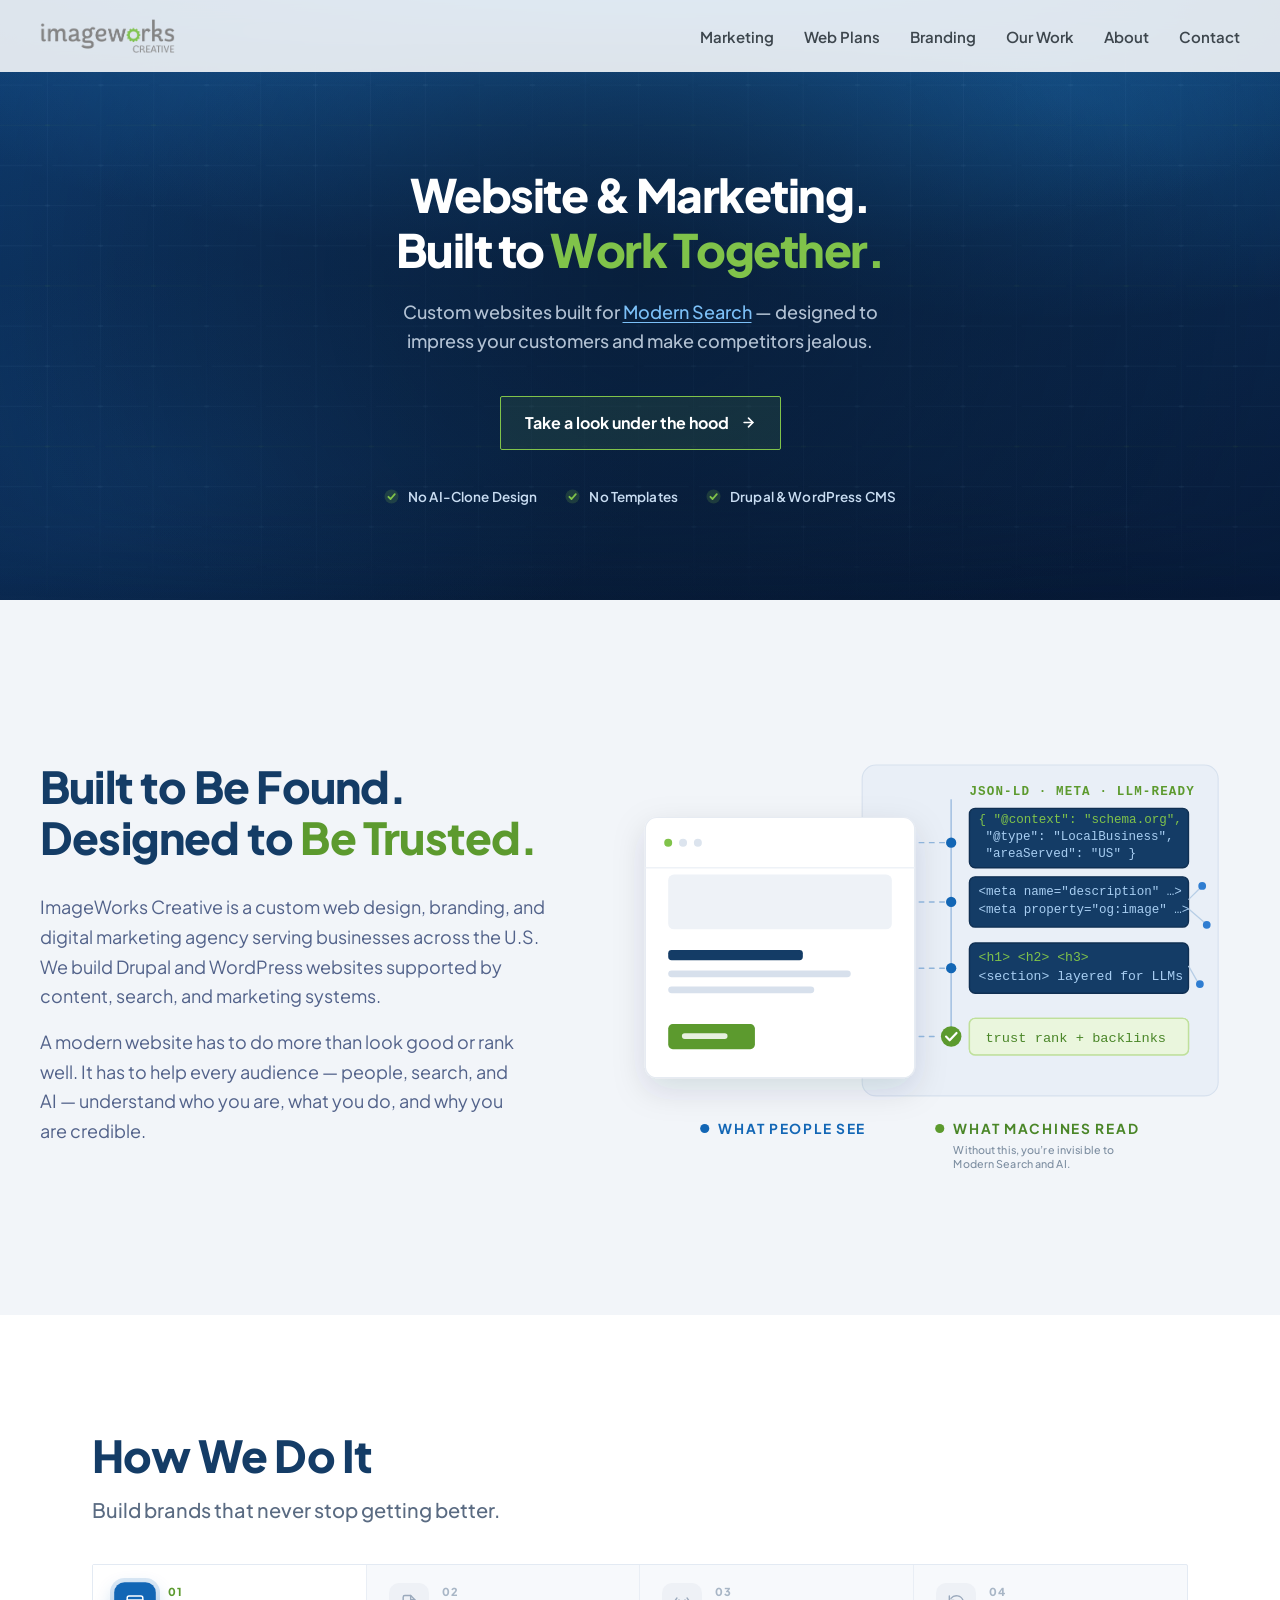
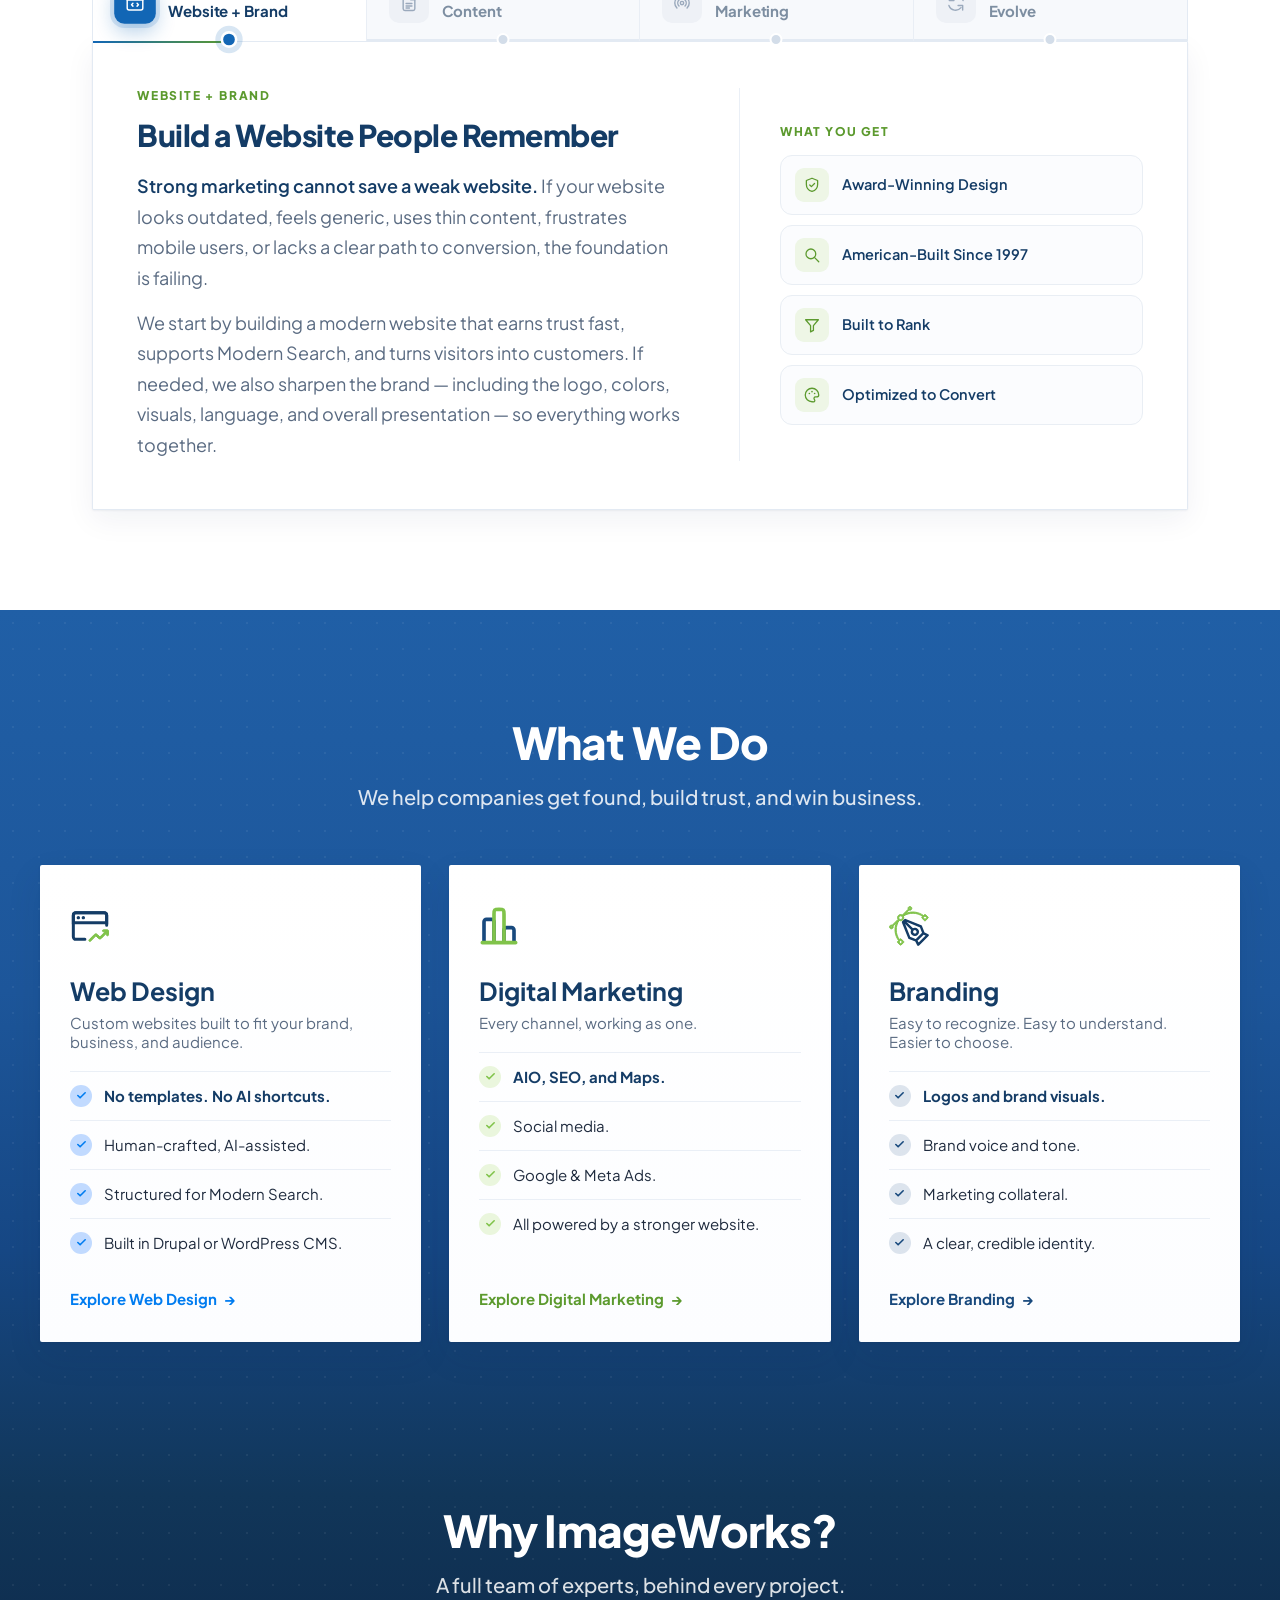
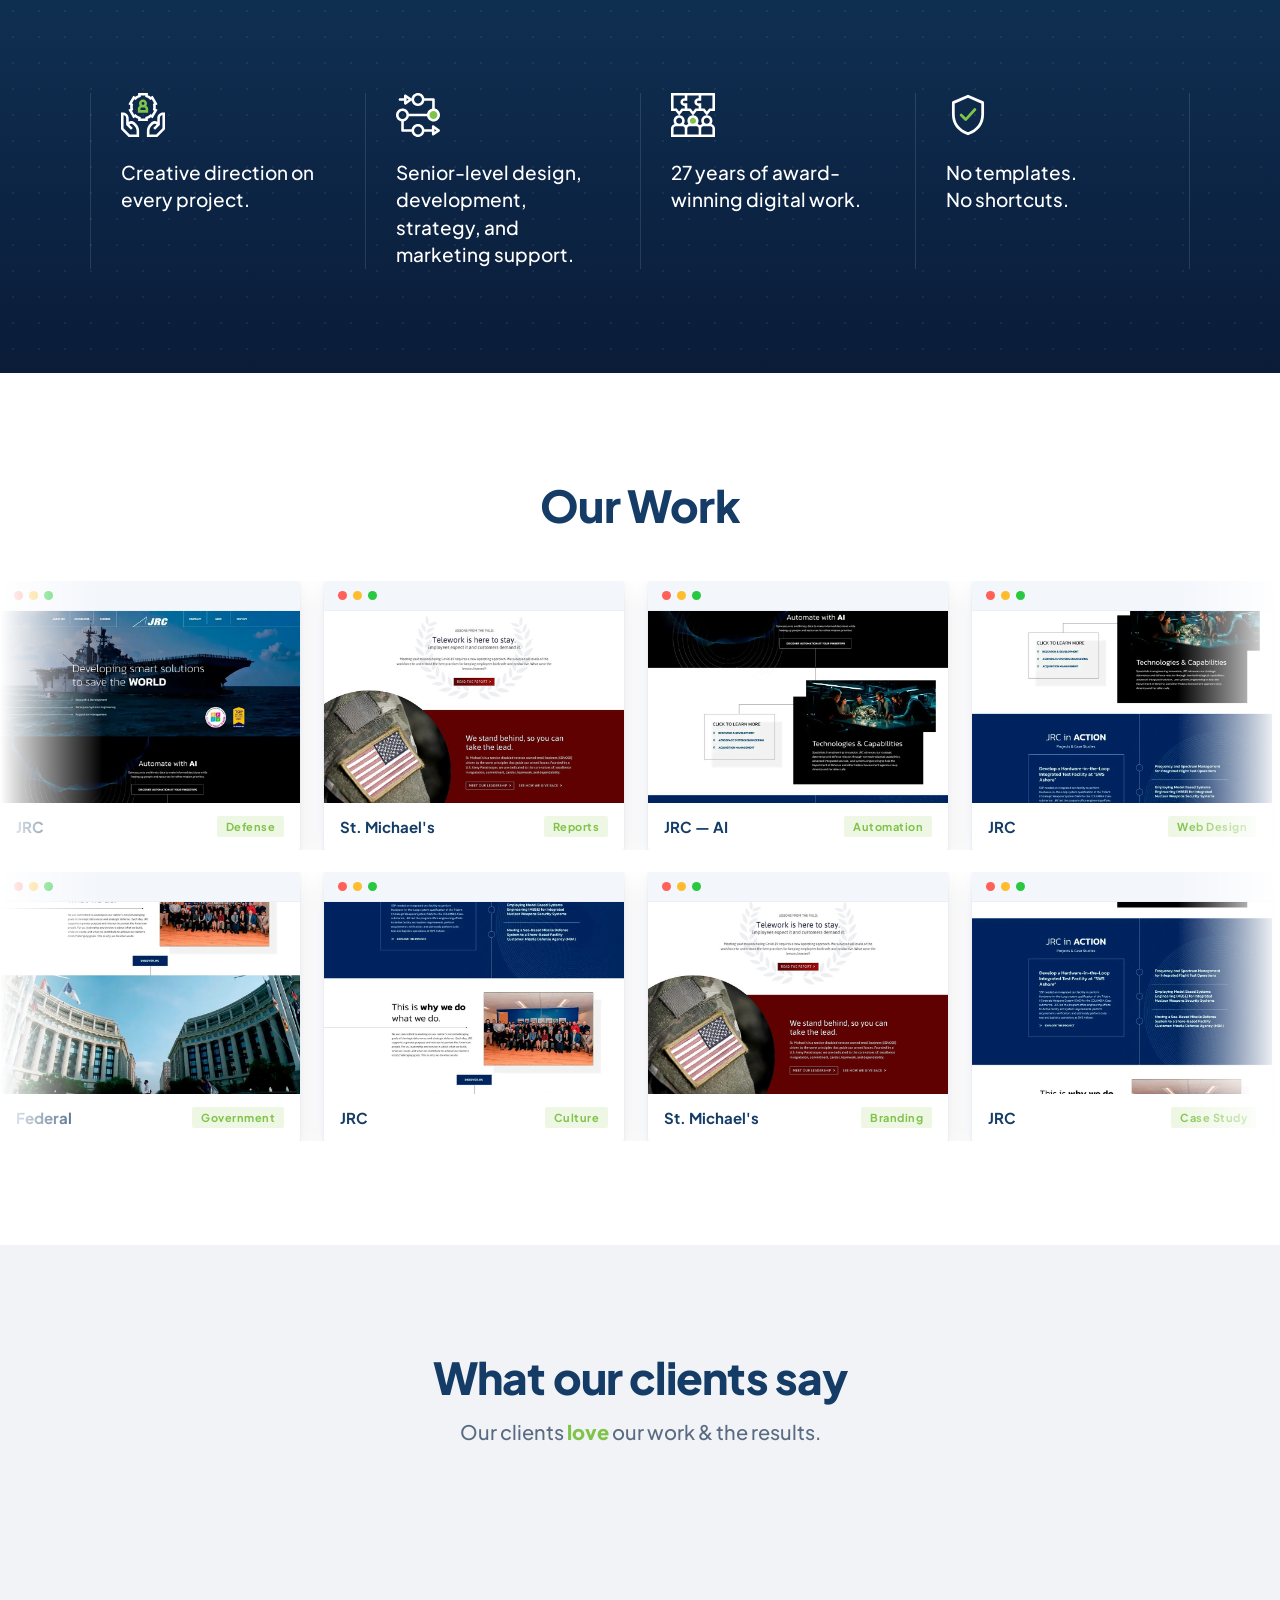
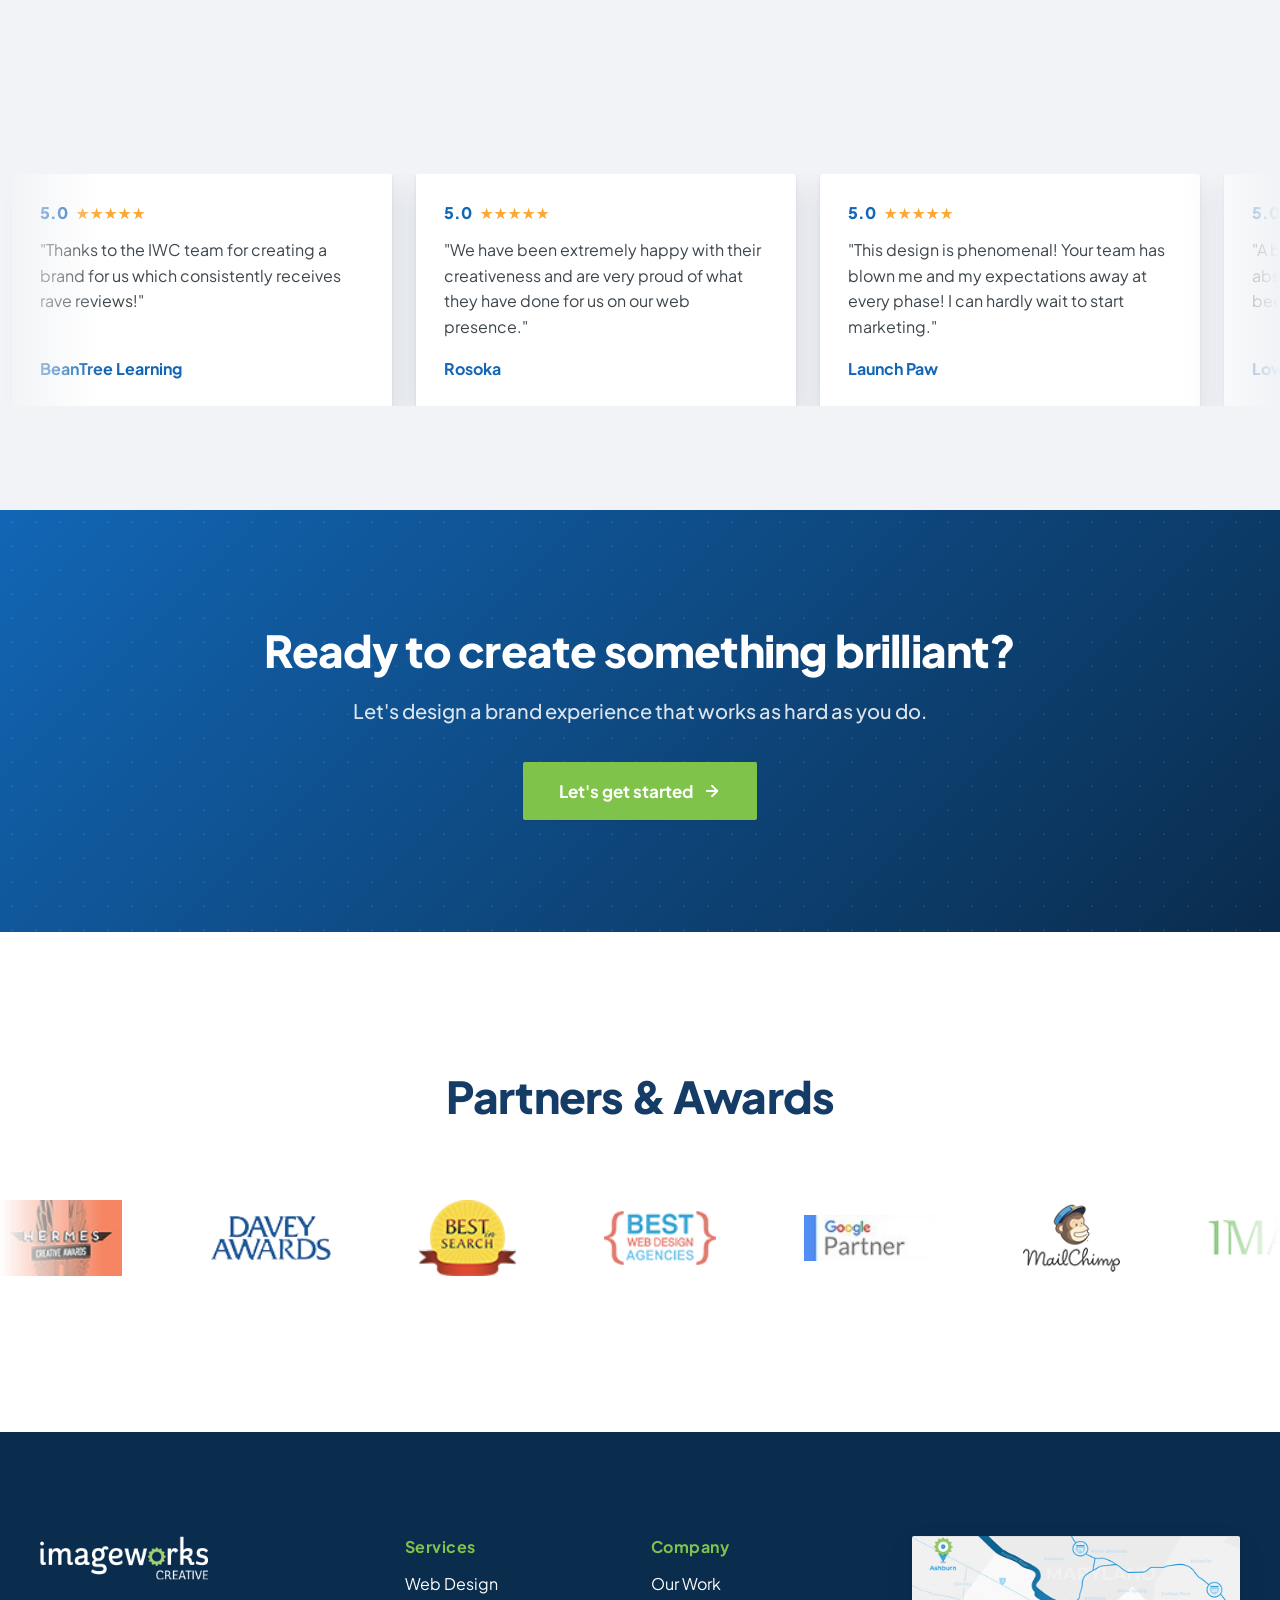
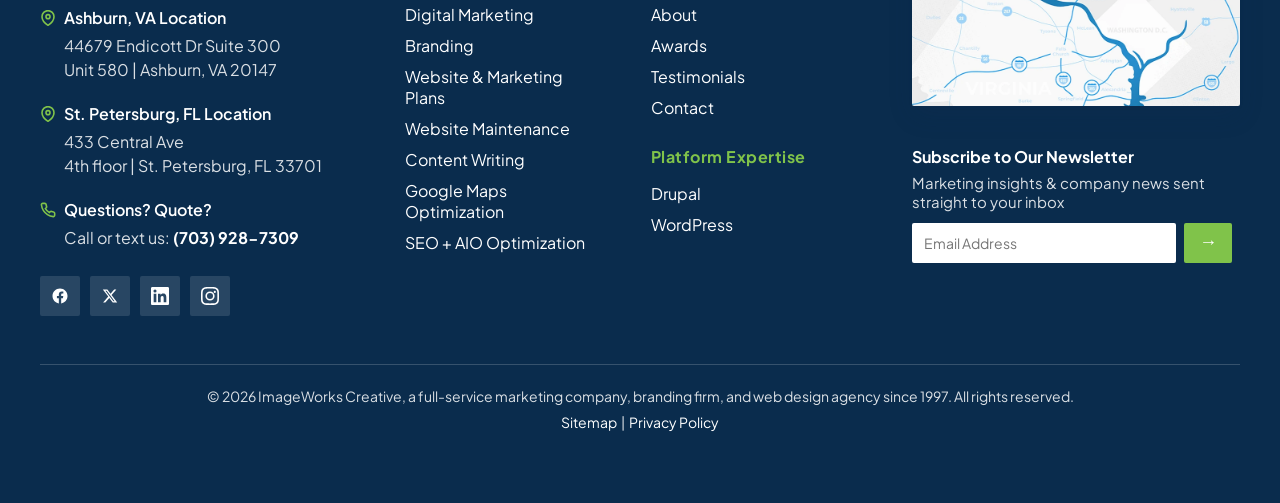
==== commit 697784e6: "Option 4: soften the woven grid, add the stakes under the machine label Two small asks.  The hero cl" ====
--- a/index.html
+++ b/index.html
@@ -74,7 +74,7 @@
            each visible block with its structured counterpart — that pairing is
            the whole point, so nothing is drawn that doesn't serve it. -->
       <div class="iw-illus" style="display:flex;justify-content:center;align-self:center;">
-        <svg class="iw-sem" width="100%" viewBox="0 0 545 400" fill="none" xmlns="http://www.w3.org/2000/svg" style="max-width:640px;height:auto;display:block;overflow:visible;" role="img" aria-label="The same web page read two ways: on the left, the site as a person sees it; behind it, the same page as machines read it — structured blocks on a spine, with metadata attached above, entities branching off, and a verified trust mark at the end. Dashed lines pair each visible block with its structured counterpart.">
+        <svg class="iw-sem" width="100%" viewBox="0 0 545 430" fill="none" xmlns="http://www.w3.org/2000/svg" style="max-width:640px;height:auto;display:block;overflow:visible;" role="img" aria-label="The same web page read two ways: on the left, the site as a person sees it; behind it, the same page as machines read it — structured blocks on a spine, with metadata attached above, entities branching off, and a verified trust mark at the end. Dashed lines pair each visible block with its structured counterpart.">
           <defs>
             <filter id="iwSemCard" x="-30%" y="-30%" width="160%" height="180%">
               <feDropShadow dx="0" dy="10" stdDeviation="14" flood-color="#0d2748" flood-opacity="0.13"/>
@@ -166,6 +166,8 @@
           <text class="iw-sem-label" x="88" y="373" fill="#1266b5">WHAT PEOPLE SEE</text>
           <circle cx="282" cy="368.5" r="4" fill="#5c9a2e"/>
           <text class="iw-sem-label" x="294" y="373" fill="#4a8628">WHAT MACHINES READ</text>
+          <!-- the stakes, in a quiet aside under the machine label -->
+          <text x="294" y="391" font-size="9.4" font-weight="500" fill="#7d8ea1" style="letter-spacing:.1px;"><tspan x="294">Without this, you&rsquo;re invisible to</tspan><tspan x="294" dy="12.4">Modern Search and AI.</tspan></text>
         </svg>
       </div>
     </div>
